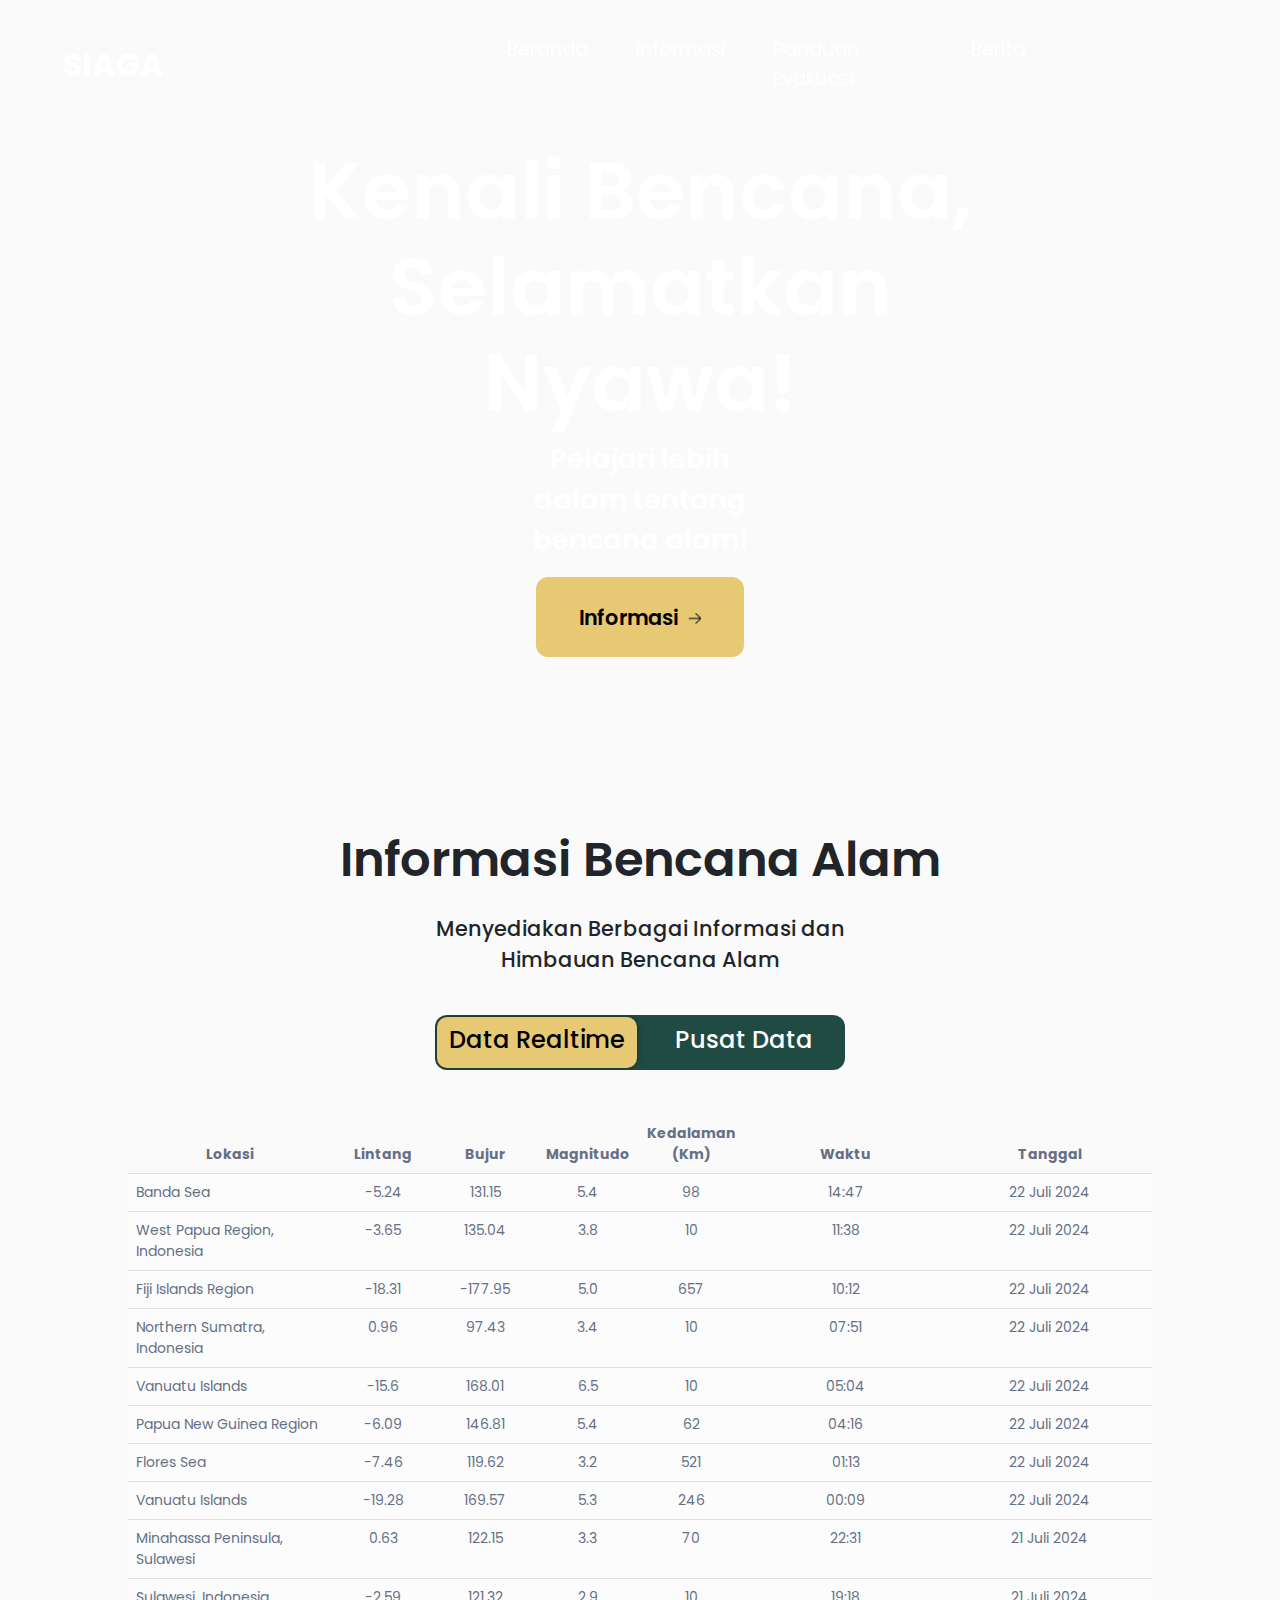
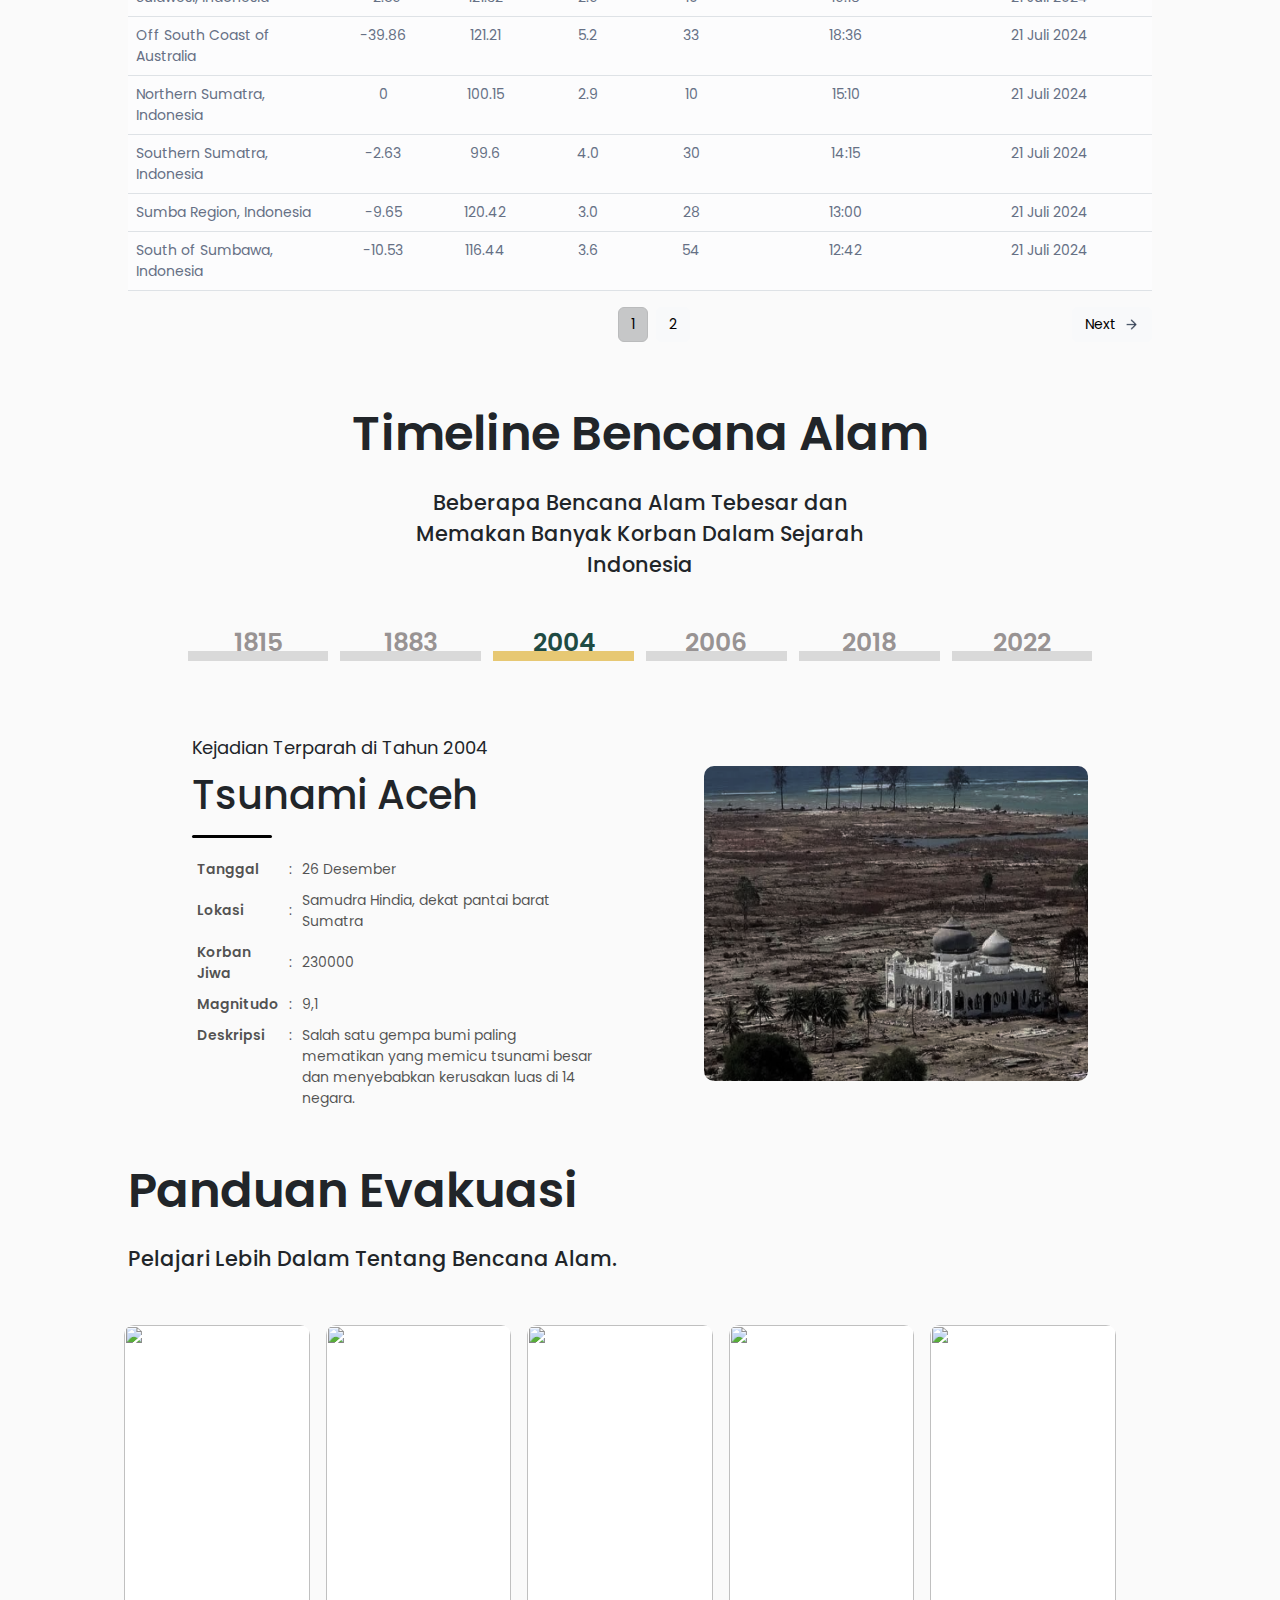
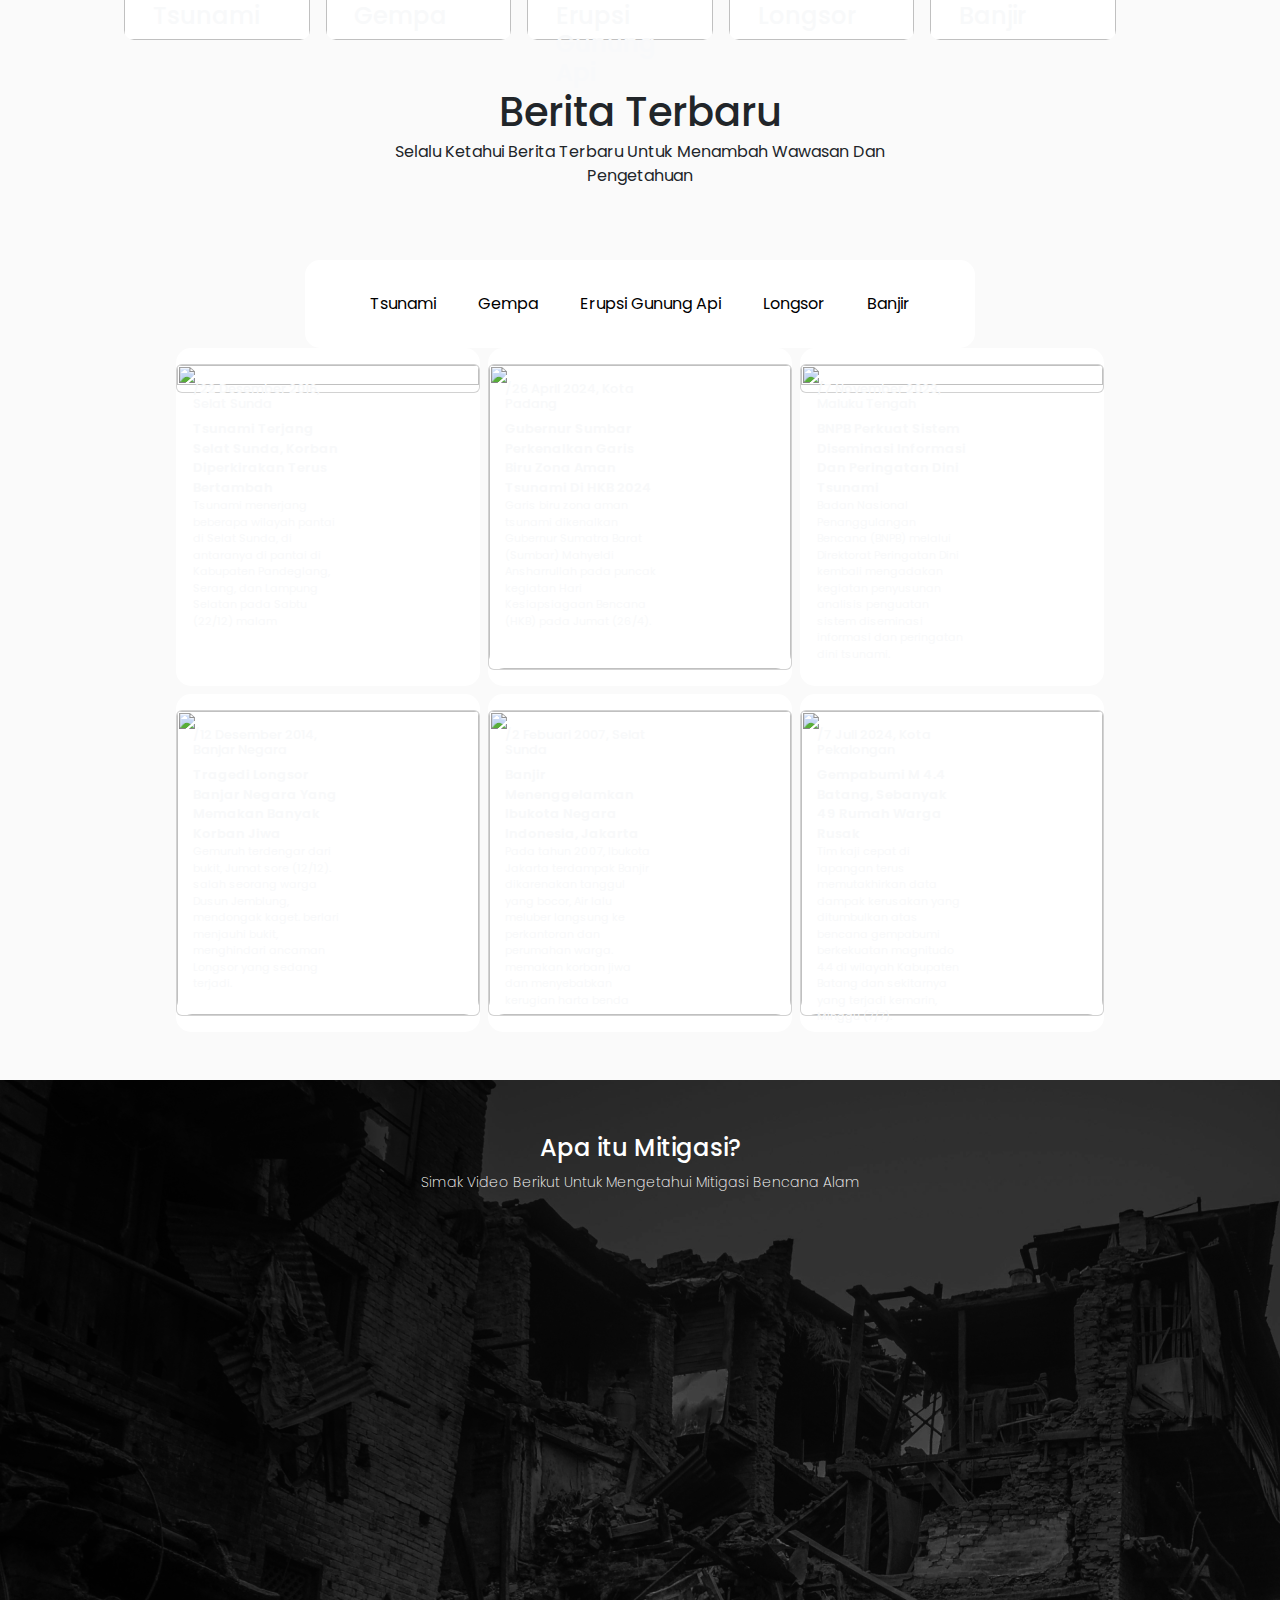
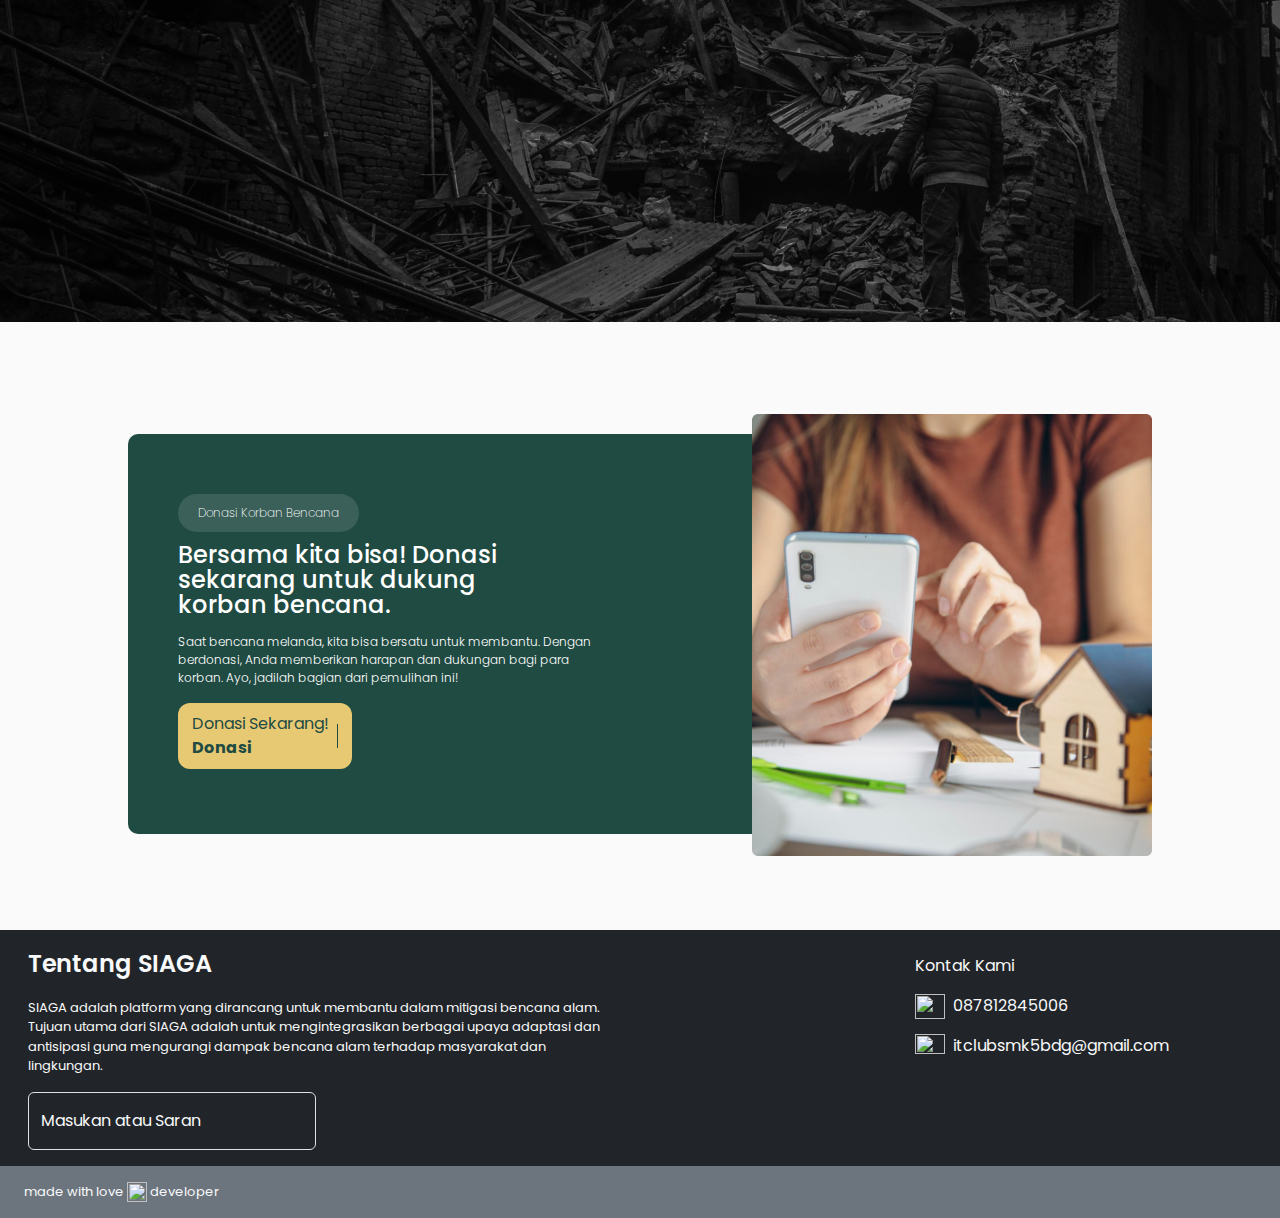
==== index.html @ d63573c6 "benerin panduan evakuasi" ====
<!DOCTYPE html>
<html lang="en">

<head>
  <meta charset="UTF-8">
  <meta name="viewport" content="width=device-width, initial-scale=1.0">
  <link rel="preconnect" href="https://fonts.googleapis.com">
  <link rel="preconnect" href="https://fonts.gstatic.com" crossorigin>
  <link
    href="https://fonts.googleapis.com/css2?family=Poppins:ital,wght@0,100;0,200;0,300;0,400;0,500;0,600;0,700;0,800;0,900;1,100;1,200;1,300;1,400;1,500;1,600;1,700;1,800;1,900&display=swap"
    rel="stylesheet">
  <title>Document</title>
  <link rel="stylesheet" href="assets/CSS/ryn-style.css">
  <link rel="stylesheet" href="assets/CSS/rafli.css">
  <link rel="stylesheet" href="assets/CSS/jnar.css">
  <link rel="stylesheet" href="assets/CSS/donasi.css">
  <link href="https://cdn.jsdelivr.net/npm/bootstrap@5.3.3/dist/css/bootstrap.min.css" rel="stylesheet"
    integrity="sha384-QWTKZyjpPEjISv5WaRU9OFeRpok6YctnYmDr5pNlyT2bRjXh0JMhjY6hW+ALEwIH" crossorigin="anonymous">
</head>
<style>
  #Header {
    background-image: url("assets/Image/background-landing-page.png");
    height: 85.35vh;
    background-size: cover;
    background-repeat: no-repeat;
    background-position: center;
  }

  body {
    background: #FAFAFA;
  }

  .informasi-bencana .main .data table th {
    background-color: #FAFAFA;
  }

  .informasi-bencana .main .data table td {
    background-color: #FCFCFD;
  }
</style>

<body>
  <header id="Header">
    <nav class="navbar navbar-expand-lg fixed-top bg-transparent">
      <div class="container-fluid ">
        <a class="text-white logo-siaga" href="#">SIAGA</a>
        <button class="navbar-toggler" type="button" data-bs-toggle="collapse" data-bs-target="#navbarScroll"
          aria-controls="navbarScroll" aria-expanded="false" aria-label="Toggle navigation">
          <span class="navbar-toggler-icon"></span>
        </button>
        <div class="collapse navbar-collapse" id="navbarScroll">
          <ul class="navbar-nav me-auto my-2 my-lg-0 navbar-nav-scroll" style="--bs-scroll-height: 100px;">
            <li class="nav-item">
              <a class="nav-link text-white" aria-current="page" href="#">Beranda</a>
            </li>
            <li class="nav-item">
              <a class="nav-link text-white" aria-current="page" href="#Informasi">Informasi</a>
            </li>
            <li class="nav-item">
              <a class="nav-link text-white" aria-current="page" href="#">Panduan Evakuasi</a>
            </li>
            <li class="nav-item">
              <a class="nav-link text-white" aria-current="page" href="#">Berita</a>
            </li>
            <li class="nav-item">
              <a class="nav-link text-white" aria-current="page" href="#"></a>
            </li>
          </ul>
          <form class="d-flex" role="search">
            <a href="#"></a><button class="btn btn-outline-light rounded-pill px-4">Donasi</button></a>
          </form>
        </div>
      </div>
    </nav>
    <section class="d-flex justify-content-center beranda">
      <div class="main">
        <h1 class="judul">Kenali Bencana, Selamatkan Nyawa!</h1>
        <p class="tagline">Pelajari lebih dalam tentang bencana alam!</p>
        <button class="button"><a href="#" class="informasi">Informasi <img src="assets/Icon/arrow-right.png"
              alt=""></a></button>
      </div>
    </section>
  </header>

  <!-- Informasi Bencana -->
  <section class="informasi-bencana" id="Informasi">
    <div class="main">
      <h1 class="judul">Informasi Bencana Alam</h1>
      <div class="d-flex justify-content-center">
        <p class="deskripsi mt-3">Menyediakan Berbagai Informasi dan Himbauan Bencana Alam</p>
      </div>
      <div class="switch d-flex justify-content-center mt-4">
        <label class="switch btn-color-mode-switch">
          <input type="checkbox" name="color_mode" id="color_mode" value="1" data-bs-toggle="collapse"
            data-bs-target="#DataRealTime">
          <label for="color_mode" data-on="Pusat Data &nbsp" data-off="Data Realtime"
            class="btn-color-mode-switch-inner"></label>
        </label>
      </div>
      <!-- Data Real Time -->
      <div class="data collapse show" id="DataRealTime">
        <table class="table table-hover" id="dataTable">
          <thead>
            <tr>
              <th scope="col" style="width: 20%; text-align: center;">Lokasi</th>
              <th scope="col" style="width: 10%; text-align: center;">Lintang</th>
              <th scope="col" style="width: 10%; text-align: center;">Bujur</th>
              <th scope="col" style="width: 10%; text-align: center;">Magnitudo</th>
              <th scope="col" style="width: 10%; text-align: center;">Kedalaman (Km)</th>
              <th scope="col" style="width: 20%; text-align: center;">Waktu</th>
              <th scope="col" style="width: 20%; text-align: center;">Tanggal</th>
            </tr>
          </thead>
          <tbody>

          </tbody>
        </table>
        <div class="page d-flex justify-content-between">
          <div id="prevPage" class="btn btn-light d-flex align-items-center justify-content-center gap-2">
            <img src="assets/Icon/arrow-left-page.png" alt="">
            <p>Previous</p>
          </div>
          <div id="pagination" class="d-flex gap-2">
            <!-- Page numbers will be dynamically added here -->
          </div>
          <div id="nextPage" class="btn btn-light d-flex align-items-center justify-content-center gap-2">
            <p>Next</p>
            <img src="assets/Icon/arrow-right-page.png" alt="">
          </div>
        </div>
      </div>
      <!-- End Data Real Time -->
      <!-- Pusat Data -->
      <div class="data collapse show" id="PusatData">
        <div class="filter d-flex">
          <div class="image justify-content-evenly d-flex align-items-center me-2 ms-3">
            <img src="assets/Icon/filter.png" alt="">
          </div>
          <div class="d-flex align-items-center">
            <select class="option" id="data-select">
              <option value="tsunami">Tsunami</option>
              <option value="gempa">Gempa Bumi</option>
              <option value="erupsi">Erupsi Gunung</option>
              <option value="longsor">Tanah Longsor</option>
              <option value="banjir">Banjir</option>
            </select>
          </div>
          <div class="d-flex align-items-center ms-2">
            <button id="sort-magnitude" class="btn btn-light magnitudo">
              Magnitudo <span id="sort-indicator">&uarr;&darr;</span>
            </button>
          </div>
        </div>
        <table class="table table-hover">
          <thead>
            <tr>
              <th scope="col" style="width: 10%; text-align: center;">Bencana Alam</th>
              <th scope="col" style="width: 25%;">Nama</th>
              <th scope="col" style="width: 15%;">Tanggal</th>
              <th scope="col" style="width: 30%;">Lokasi</th>
              <th scope="col" style="width: 10%; text-align: center;">Magnitudo</th>
              <th scope="col" style="width: 10%; text-align: center;">Korban Jiwa</th>
            </tr>
          </thead>
          <tbody id="BodyTable">
          </tbody>
        </table>
        <div class="page d-flex justify-content-between">
          <div id="prevPagePusatData" class="btn btn-light d-flex align-items-center justify-content-center gap-2">
            <img src="assets/Icon/arrow-left-page.png" alt="">
            <p>Previous</p>
          </div>
          <div id="paginationPusatData" class="d-flex gap-2">
            <!-- Page numbers will be dynamically added here -->
          </div>
          <div id="nextPagePusatData" class="btn btn-light d-flex align-items-center justify-content-center gap-2">
            <p>Next</p>
            <img src="assets/Icon/arrow-right-page.png" alt="">
          </div>
        </div>
      </div>
      <!-- End Pusat Data -->
    </div>
  </section>
  <!-- End Informasi Bencana -->

  <!-- Timeline -->
  <section class="timeline">
    <div class="main">
      <h1 class="judul">Timeline Bencana Alam</h1>
      <div class="d-flex justify-content-center">
        <p class="deskripsi mt-3">Beberapa Bencana Alam Tebesar dan Memakan Banyak Korban Dalam Sejarah Indonesia</p>
      </div>
      <div class="group-button">
        <div class="d-flex justify-content-center">
          <button>
            <p class="tahun">1815</p>
            <div class="line"></div>
          </button>
          <button>
            <p class="tahun">1883</p>
            <div class="line"></div>
          </button>
          <button class="">
            <p class="tahun tahun-active">2004</p>
            <div class="line line-active"></div>
          </button>
          <button>
            <p class="tahun">2006</p>
            <div class="line"></div>
          </button>
          <button>
            <p class="tahun">2018</p>
            <div class="line"></div>
          </button>
          <button>
            <p class="tahun">2022</p>
            <div class="line"></div>
          </button>
        </div>
      </div>
      <div class="d-flex justify-content-center mt-5 pt-4">
        <!-- Value Timeline -->
        <div class="d-flex justify-content-between align-items-center value-timeline" id="ValueTimeline">
          <div>
            <p>Kejadian Terparah di Tahun 2004</p>
            <h1 style="margin-top: -6px;">Tsunami Aceh</h1>
            <div class="line my-3"></div>
            <div class="mt-3">
              <table>
                <tr>
                  <td style="width: 6vw;" class="penyebut">Tanggal</td>
                  <td style="width: 1vw;">:</td>
                  <td style="width: 24vw;">26 Desember </td>
                </tr>
                <tr>
                  <td class="penyebut">Lokasi</td>
                  <td>:</td>
                  <td>Samudra Hindia, dekat pantai barat Sumatra</td>
                </tr>
                <tr>
                  <td class="penyebut">Korban Jiwa</td>
                  <td>:</td>
                  <td>230000</td>
                </tr>
                <tr>
                  <td class="penyebut">Magnitudo</td>
                  <td>:</td>
                  <td>9,1</td>
                </tr>
                <tr>
                  <td class="align-baseline penyebut">Deskripsi</td>
                  <td class="align-baseline">:</td>
                  <td>Salah satu gempa bumi paling mematikan yang memicu tsunami besar dan menyebabkan kerusakan luas di
                    14
                    negara.</td>
                </tr>
              </table>
            </div>
          </div>
          <div class="image">
            <img src="assets/Image/timeline/aceh.png" alt="">
          </div>
        </div>
        <!-- End Value Timeline -->
      </div>
    </div>
  </section>
  <!-- End Timeline -->

  <!-- panduan evakuasi -->
  <section class="card-pevakuasi my-5 d-flex justify-content-center panduan-evakuasi">
    <div class="container-ryn">
      <div class="row gap-3">
        <div class="main">
          <h1 class="judul" style="text-align: left;">Panduan Evakuasi</h1>
          <div class="d-flex">
            <p class="deskripsi mt-3" style="text-align: left;">Pelajari Lebih Dalam Tentang Bencana Alam.</p>
          </div>
        </div>
        <div class="col-auto px-0 ms-2 card-body-ryn" data-bs-toggle="modal" data-bs-target="#exampleModal">
          <div class="card card-ryn">
            <img src="assets/image/panvak/tsunami.png" class="card-img-top panimeg" width="100%" height="100%" />
            <div class="card-img-overlay cardbodi titelpand">
                <h5 class="text-light pantit">Tsunami</h5>
            </div>
          </div>
        </div>
        <div class="modal modal-lg fade" id="exampleModal" tabindex="-1" aria-labelledby="exampleModalLabel" aria-hidden="true">
          <div class="modal-dialog modal-dialog-centered">
            <div class="modal-content">
              <div class="modal-header">
                <h1 class="modal-title fs-5" id="exampleModalLabel">Panduan Tsunami</h1>
                <button type="button" class="btn-close" data-bs-dismiss="modal" aria-label="Close"></button>
              </div>
              <div class="modal-body">
                <img src="assets/Image/panduan/tsunami.jpeg" alt="" width="100%">
              </div>
              <div class="modal-footer">
                <button type="button" class="btn btn-secondary" data-bs-dismiss="modal">Close</button>
              </div>
            </div>
          </div>
        </div>
        
        <div class="col-auto px-0 card-body-ryn" data-bs-toggle="modal" data-bs-target="#exampleModal2">
          <div class="card  card-ryn">
            <img src="assets/image/panvak/gempapanvak.png" class="card-img-top panimeg" width="100%" height="100%" />
            <div class="card-img-overlay cardbodi titelpand">
              <h5 class="text-light pantit">Gempa</h5>
            </div>
          </div>
        </div>
        <div class="modal modal-lg fade" id="exampleModal2" tabindex="-1" aria-labelledby="exampleModalLabel" aria-hidden="true">
          <div class="modal-dialog modal-dialog-centered">
            <div class="modal-content">
              <div class="modal-header">
                <h1 class="modal-title fs-5" id="exampleModalLabel2">Panduan Gempa</h1>
                <button type="button" class="btn-close" data-bs-dismiss="modal" aria-label="Close"></button>
              </div>
              <div class="modal-body">
                <img src="assets/Image/panduan/gempa.jpeg" alt="">
              </div>
              <div class="modal-footer">
                <button type="button" class="btn btn-secondary" data-bs-dismiss="modal">Close</button>
              </div>
            </div>
          </div>
        </div>
        
        <div class="col-auto px-0 card-body-ryn" data-bs-toggle="modal" data-bs-target="#exampleModal3">
          <div class="card card-ryn">
            <img src="assets/image/panvak/gunapi.png" class="card-img-top panimeg" width="100%" height="100%" />
            <div class="card-img-overlay cardbodi titelpand">
              <h5 class="text-light pantit">Erupsi Gunung Api</h5>
            </div>
          </div>
        </div>
        <div class="modal modal-lg fade" id="exampleModal3" tabindex="-1" aria-labelledby="exampleModalLabel" aria-hidden="true">
          <div class="modal-dialog modal-dialog-centered">
            <div class="modal-content">
              <div class="modal-header">
                <h1 class="modal-title fs-5" id="exampleModalLabel3">Panduan Erupsi Gunung Api</h1>
                <button type="button" class="btn-close" data-bs-dismiss="modal" aria-label="Close"></button>
              </div>
              <div class="modal-body">
                <img src="assets/Image/panduan/erupsi.jpeg" alt="">
              </div>
              <div class="modal-footer">
                <button type="button" class="btn btn-secondary" data-bs-dismiss="modal">Close</button>
              </div>
            </div>
          </div>
        </div>

        <div class="col-auto px-0 card-body-ryn" data-bs-toggle="modal" data-bs-target="#exampleModal4">
          <div class="card card-ryn">
            <img src="assets/image/panvak/longsor.png" class="card-img-top panimeg" width="100%" height="100%" />
            <div class="card-img-overlay cardbodi titelpand">
              <h5 class="text-light pantit">Longsor</h5>
            </div>
          </div>
        </div>
        <div class="modal modal-lg fade" id="exampleModal4" tabindex="-1" aria-labelledby="exampleModalLabel" aria-hidden="true">
          <div class="modal-dialog modal-dialog-centered">
            <div class="modal-content">
              <div class="modal-header">
                <h1 class="modal-title fs-5" id="exampleModalLabel4">Panduan Longsor</h1>
                <button type="button" class="btn-close" data-bs-dismiss="modal" aria-label="Close"></button>
              </div>
              <div class="modal-body">
                <img src="assets/Image/panduan/longsor.jpg" alt="">
              </div>
              <div class="modal-footer">
                <button type="button" class="btn btn-secondary" data-bs-dismiss="modal">Close</button>
              </div>
            </div>
          </div>
        </div>

        <div class="col-auto px-0 card-body-ryn" data-bs-toggle="modal" data-bs-target="#exampleModal5">
          <div class="card card-ryn">
            <img src="assets/image/panvak/banjirpanvak.png" class="card-img-top panimeg" width="100%" height="100%" />
            <div class="card-img-overlay cardbodi titelpand">
              <h5 class="text-light pantit">Banjir</h5>
            </div>
          </div>
        </div>
        <div class="modal modal-lg fade" id="exampleModal5" tabindex="-1" aria-labelledby="exampleModalLabel" aria-hidden="true">
          <div class="modal-dialog modal-dialog-centered">
            <div class="modal-content">
              <div class="modal-header">
                <h1 class="modal-title fs-5" id="exampleModalLabel5">Panduan Banjir</h1>
                <button type="button" class="btn-close" data-bs-dismiss="modal" aria-label="Close"></button>
              </div>
              <div class="modal-body">
                <img src="assets/Image/panduan/banjir.jpeg" alt="">
              </div>
              <div class="modal-footer">
                <button type="button" class="btn btn-secondary" data-bs-dismiss="modal">Close</button>
              </div>
            </div>
          </div>
        </div>
      </div>
    </div>
  </section>
  <!-- end  panduan evakuasi   -->

  <!-- berita -->
  <section class="card-berita my-5 mb-5">
    <div class="container">
      <div class="row justify-content-center">
        <h1 class="text-center fw-600 mb-1">Berita Terbaru</h1>
        <p class="text-center mb-4" style="width: 530px">
          Selalu Ketahui Berita Terbaru Untuk Menambah Wawasan Dan Pengetahuan
        </p>
        <div class="container mt-5">
          <div class="donasi-list d-flex">
            <button class="donasi-list-button" onclick="showCards('tsunami')">Tsunami</button>
            <button class="donasi-list-button" onclick="showCards('gempa')">Gempa</button>
            <button class="donasi-list-button" onclick="showCards('erupsi')">Erupsi Gunung Api</button>
            <button class="donasi-list-button" onclick="showCards('longsor')">Longsor</button>
            <button class="donasi-list-button" onclick="showCards('banjir')">Banjir</button>
          </div>
        <div class="row justify-content-center gap-2">
          <div class="col-auto px-0 donasi-card">
            <div class="card" style="width: 19rem">
              <img src="assets/image/berita/selatsund.png" class="card-img-top" width="100%" height="100%" />
              <div class="card-body card-img-overlay cardbodi">
                <h5 class="card-title text-light titel">
                  /22 Desember 2016, Selat Sunda
                </h5>
                <p class="card-text text-light subtitel donasi-card-title">
                  Tsunami terjang Selat Sunda, korban diperkirakan terus
                  bertambah
                </p>
                <p class="parap text-light">
                  Tsunami menerjang beberapa wilayah pantai di Selat Sunda, di
                  antaranya di pantai di Kabupaten Pandeglang, Serang, dan
                  Lampung Selatan pada Sabtu (22/12) malam
                </p>
              </div>
            </div>
          </div>
          <div class="col-auto px-0 donasi-card">
            <div class="card" style="width: 19rem">
              <img src="assets/image/berita/gubernur.png" class="card-img-top imeg" width="100%" height="100%" />
              <div class="card-body card-img-overlay cardbodi">
                <h5 class="card-title text-light titel">
                  /26 April 2024, Kota Padang
                </h5>
                <p class="card-text text-light subtitel donasi-card-title">
                  Gubernur Sumbar Perkenalkan Garis Biru Zona Aman tsunami di
                  HKB 2024
                </p>
                <p class="card-text parap text-light">
                  Garis biru zona aman tsunami dikenalkan Gubernur Sumatra
                  Barat (Sumbar) Mahyeldi Ansharrullah pada puncak kegiatan
                  Hari Kesiapsiagaan Bencana (HKB) pada Jumat (26/4).  
                </p>
              </div>
            </div>
          </div>
          <div class="col-auto px-0 donasi-card">
            <div class="card" style="width: 19rem">
              <img src="assets/image/berita/bnpb.png" class="card-img-top" width="100%" height="100%" />
              <div class="card-body card-img-overlay cardbodi">
                <h5 class="card-title text-light titel">
                  /7 November 2023, Maluku Tengah
                </h5>
                <p class="card-text text-light subtitel donasi-card-title">
                  BNPB Perkuat Sistem Diseminasi Informasi dan Peringatan Dini
                  Tsunami
                </p>
                <p class="parap text-light">
                  Badan Nasional Penanggulangan Bencana (BNPB) melalui
                  Direktorat Peringatan Dini kembali mengadakan kegiatan
                  penyusunan analisis penguatan sistem diseminasi informasi
                  dan peringatan dini tsunami.
                </p>
              </div>
            </div>
          </div>
          <div class="col-auto px-0 donasi-card">
            <div class="card" style="width: 19rem">
              <img src="assets/image/berita/jumblung.jpg" class="card-img-top imeg" width="100%" height="100%" />
              <div class="card-body card-img-overlay cardbodi">
                <h5 class="card-title text-light titel">
                  /12 Desember 2014, Banjar Negara
                </h5>
                <p class="card-text text-light subtitel donasi-card-title">
                  Tragedi Longsor Banjar Negara yang Memakan Banyak Korban
                  Jiwa
                </p>
                <p class="parap text-light">
                  Gemuruh terdengar dari bukit, Jumat sore (12/12). salah
                  seorang warga Dusun Jemblung, mendongak kaget. berlari
                  menjauhi bukit, menghindari ancaman Longsor yang sedang
                  terjadi.
                </p>
              </div>
            </div>
          </div>
          <div class="col-auto px-0 donasi-card">
            <div class="card" style="width: 19rem">
              <img src="assets/image/berita/banjir.jpg" class="card-img-top imeg" width="100%" height="100%" />
              <div class="card-body card-img-overlay cardbodi">
                <h5 class="card-title text-light titel">
                  /2 Febuari 2007, Selat Sunda
                </h5>
                <p class="card-text text-light subtitel donasi-card-title">
                  Banjir menenggelamkan Ibukota Negara Indonesia, Jakarta
                </p>
                <p class="parap text-light">
                  Pada tahun 2007, Ibukota Jakarta terdampak Banjir
                  dikarenakan tanggul yang bocor, Air lalu meluber langsung ke
                  perkantoran dan perumahan warga. memakan korban jiwa dan
                  menyebabkan kerugian harta benda
                </p>
              </div>
            </div>
          </div>
          <div class="col-auto px-0 donasi-card">
            <div class="card" style="width: 19rem">
              <img src="assets/image/berita/gempa.png" class="card-img-top imeg" width="100%" height="100%" />
              <div class="card-body card-img-overlay cardbodi">
                <h5 class="card-title text-light titel">
                  /7 Juli 2024, Kota Pekalongan
                </h5>
                <p class="card-text text-light subtitel donasi-card-title">
                  Gempabumi M 4.4 Batang, Sebanyak 49 Rumah Warga Rusak
                </p>
                <p class="parap text-light">
                  Tim kaji cepat di lapangan terus memutakhirkan data dampak
                  kerusakan yang ditumbulkan atas bencana gempabumi
                  berkekuatan magnitudo 4.4 di wilayah Kabupaten Batang dan
                  sekitarnya yang terjadi kemarin, Minggu (7/7).
                </p>
              </div>
            </div>
          </div>
        </div>
      </div>
    </div>
  </section>
  <!-- end berita  -->

  <!-- youtube start -->
  <section class="youtube d-flex" style="background-image: url('assets/Image/youtube/Rectangle\ 50.png');">
    <div>
      <p class="title ">Apa itu Mitigasi?</p>
      <p class="sub">Simak Video Berikut Untuk Mengetahui Mitigasi Bencana Alam</p>
      <iframe width="920" height="530" src="https://www.youtube.com/embed/lgniIYwWUWk?si=R29NfcN7l-xoZO4M"
        title="YouTube video player" frameborder="0"
        allow="accelerometer; autoplay; clipboard-write; encrypted-media; gyroscope; picture-in-picture; web-share"
        referrerpolicy="strict-origin-when-cross-origin" allowfullscreen></iframe>
    </div>
  </section>
  <!-- youtube end -->

  <!-- Donasi start -->
  <section class="donasi donasi-lp d-flex">
    <div class="donasi-text">
      <div class="donasi-highlight">
        <p class="donasi-text-highlight">Donasi Korban Bencana</p>
      </div>
      <p class="donasi-text-title">Bersama kita bisa! Donasi <br>sekarang untuk dukung <br>korban bencana.</p>
      <p class="donasi-text-deskripsi">
        Saat bencana melanda, kita bisa bersatu untuk membantu. Dengan berdonasi, Anda memberikan harapan dan dukungan
        bagi para korban. Ayo, jadilah bagian dari pemulihan ini!
      </p>
      <button class="donasi-button d-flex">
        <a href="page/donasi.html"><p class="p-2">Donasi Sekarang! <br><strong>Donasi</strong> <img src="assets/icon/donasi/right-arrow 1.png"
            alt=""></p>
          </a>
        <div class="donasi-button-icon">
          <img src="assets/icon/donasi/charity 1.png" alt="">
        </div>
      </button>
    </div>
    <div class="donasi-image">
      <img src="assets/Image/donasi/donasi.png" alt="">
    </div>
  </section>
  <!-- Donasi end -->

  <!-- Footer Start -->
  <section class="footer d-flex container-xxl bg-dark text-light ">
    <div class="footer-kiri p-3">
      <p class="footer-kiri-title fs-4">Tentang SIAGA</p>
      <p class="footer-kiri-sub">SIAGA adalah platform yang dirancang untuk membantu dalam mitigasi bencana alam. Tujuan
        utama
        dari SIAGA adalah untuk mengintegrasikan berbagai upaya adaptasi dan antisipasi guna mengurangi dampak
        bencana alam terhadap masyarakat dan lingkungan.</p>
      <div class="footer-email form-floating">
        <input type="email" class="form-control bg-dark text-light" id="floatingEmail" placeholder="Masukan atau Saran">
        <label for="floatingEmail">Masukan atau Saran</label>
      </div>
    </div>
    <div class="footer-kanan p-4">
      <p>Kontak Kami</p>
      <div class="d-flex gap-2">
        <img src="assets/icon/footer/phoneW.png" alt="" width="30px" height="25px">
        <p>087812845006</p>
      </div>
      <div class="d-flex gap-2">
        <img src="assets/icon/footer/emailW.png" alt="" width="30px" height="20px">
        <p>itclubsmk5bdg@gmail.com</p>
      </div>
    </div>
  </section>
  <div class="copyright bg-secondary">
    <p class="p-3 ms-2 text-light">made with love <img src="assets/icon/footer/Heart.png" width="20px" height="20px">
      developer</p>
  </div>
  <!-- Footer End -->


</body>
<script>
  const myModal = document.getElementById('myModal')
  const myInput = document.getElementById('myInput')
  myModal.addEventListener('shown.bs.modal', () => {
    myInput.focus()
  })
</script>
<script src="https://cdn.jsdelivr.net/npm/@popperjs/core@2.11.8/dist/umd/popper.min.js"
  integrity="sha384-I7E8VVD/ismYTF4hNIPjVp/Zjvgyol6VFvRkX/vR+Vc4jQkC+hVqc2pM8ODewa9r" crossorigin="anonymous"></script>
<script src="https://cdn.jsdelivr.net/npm/bootstrap@5.3.3/dist/js/bootstrap.min.js"
  integrity="sha384-0pUGZvbkm6XF6gxjEnlmuGrJXVbNuzT9qBBavbLwCsOGabYfZo0T0to5eqruptLy" crossorigin="anonymous"></script>
<script src="https://code.jquery.com/jquery-3.6.0.min.js"></script>
<script src="assets/JavaScript/ryn-script.js"></script>
<script src="assets/JavaScript/raf.js"></script>

</html>
---- assets/CSS/ryn-style.css ----
* {
    font-family: 'Poppins', sans-serif;
}

/* Header */
nav {
    align-items: center;
}
.navbar {
    padding: 2.2% 4% !important;
}
.navbar-blur {
    backdrop-filter: blur(5px);
    background-image: linear-gradient(
      to bottom, 
      rgba(0, 0, 0, 0.541), /* Warna gelap di bagian atas */
      rgba(255, 255, 255, 0) /* Warna terang di bagian bawah */
    );
    background-color: rgba(255, 255, 255, 0.3); /* Warna dasar yang lebih gelap */
    transition: backdrop-filter 0.3s, background-color 0.3s;
}
.logo-siaga {
    width: 39% !important;
    font-size: 2rem;
    font-weight: 700;
    text-decoration: none
}
.nav-link {
    font-size: 1.2rem !important;
    margin-right: 2rem;
}
#Header .beranda{
    height: 100vh;
    align-items: center;
    text-align: center;
    
}
#Header .beranda .judul{
    margin-top: -100px;
    color: #fff;
    text-align: center;
    font-size: 5rem;
    font-weight: 600;
    font-family: 'Poppins', sans-serif;
    width: 700px;
}
#Header .beranda .tagline{
    color: #fff;
    font-size: 1.7rem;
    width: 270px;
    font-weight: 600;
    margin-left: auto;
    margin-right: auto;
}
#Header .beranda .button {
    width: 13rem;
    height: 5rem;
    border: 0px solid black;
    background-color: #E7C873;
    border-radius: 12px;
}
#Header .beranda .button a{
    text-decoration: none;
    color: black;
    font-size: 1.3rem;
    font-weight: 600;
    display: flex;
    justify-content: center;
    align-items: center;
    gap: 10px;
}
#Header .beranda .button a img {
    width: 13px;
    height: 11px;
    margin-bottom: -2px;
}
/* End Header */

/* Informasi Bencana */
.informasi-bencana {
    display: flex;
    justify-content: center;
    margin-top: 7vh;
}
.main .judul {
    text-align: center;
    font-weight: 600;
    font-size: 3rem;
}
.main .deskripsi {
    text-align: center;
    font-weight: 500;
    font-size: 1.3rem;
    width: 510px;
}
.informasi-bencana .main .switch label {
    font-size: 13px;
    color: #ffffff;
    font-weight: 500;
}
.informasi-bencana .main .switch .btn-color-mode-switch{
    display: inline-block;
    margin: 0px;
    position: relative;
}
.informasi-bencana .main .switch .btn-color-mode-switch > label.btn-color-mode-switch-inner{
    margin: 0px;
    width: 410px;
    height: 55px;
    background: #1F4B43;
    border-radius: 12px;
    overflow: hidden;
    position: relative;
    transition: all 0.3s ease;
    /*box-shadow: 0px 0px 8px 0px rgba(17, 17, 17, 0.34) inset;*/
    display: block;
}
.informasi-bencana .main .switch .btn-color-mode-switch > label.btn-color-mode-switch-inner:before{
    content: attr(data-on);
    position: absolute;
    font-size: 24px;
    font-weight: 500;
    top: 7px;
    right: 20px;
    color: #ffffff;
}
.btn-color-mode-switch > label.btn-color-mode-switch-inner:after{
    content: attr(data-off);
    width: 200px;
    height: 51px;
    background: #E7C873;
    border-radius: 10px;
    font-size: 24px;
    position: absolute;
    left: 2px;
    top: 2px;
    text-align: center;
    transition: all 0.3s ease;
    box-shadow: 0px 0px 6px -2px #111;
    padding: 5px 0px;
    color: #000000;
}
.informasi-bencana .main .switch .btn-color-mode-switch input[type="checkbox"]{
    cursor: pointer;
    width: 50px;
    height: 25px;
    opacity: 0;
    position: absolute;
    top: 0;
    z-index: 1;
    margin: 0px;
}
.informasi-bencana .main .switch .btn-color-mode-switch input[type="checkbox"]:checked + label.btn-color-mode-switch-inner{
    background: #1F4B43;
}
.informasi-bencana .main .switch .btn-color-mode-switch input[type="checkbox"]:checked + label.btn-color-mode-switch-inner:after{
    content: attr(data-on);
    left: 208px;
    background: #E7C873;
}
.informasi-bencana .main .switch .btn-color-mode-switch input[type="checkbox"]:checked + label.btn-color-mode-switch-inner:before{
    content: attr(data-off);
    right: auto;
    left: 20px;
}
.informasi-bencana .main .data {
    margin-top: 5vh;
}
.informasi-bencana .main .data .filter {
    width: 200px;
    margin-left: -15px;
    margin-bottom: 10px;
}
.informasi-bencana .main .data .filter .image img {
    margin-right: -50px;
    z-index: 1;
}
.informasi-bencana .main .data .filter .option {
    appearance: none;
    -webkit-appearance: none;
    -moz-appearance: none;
    width: 170px;
    padding: 7px 5px 7px 35px;
    font-size: 14px;
    font-weight: 600;
    background-color: #FFFFFF;
    color: #3D3E3F;
    border-radius: 8px;
    border: 0px solid #FFFFFF;
}
.informasi-bencana .main .data .filter .magnitudo {
    appearance: none;
    -webkit-appearance: none;
    -moz-appearance: none;
    width: 120px;
    padding: 7px 5px 7px 5px;
    font-size: 14px;
    font-weight: 600;
    background-color: #FFFFFF;
    color: #3D3E3F;
    border-radius: 8px;
    border: 0px solid #FFFFFF;
}
.informasi-bencana .main .data table {
    width: 80vw;
    background-color: #FAFAFA;
}
.informasi-bencana .main .data table th,
.informasi-bencana .main .data table td {
    color: #667085;
    font-size: 14px;
}
.informasi-bencana .main .data .page .btn-light{
    font-size: 14px !important;
}
.informasi-bencana .main .data .page .btn-light img {
    height: 15px;
}
.informasi-bencana .main .data .page .btn-light p {
    margin: auto;
}
/* End Informasi Bencana */

/* Timeline */
.timeline {
    margin-top: 7vh;
}
.timeline .main .group-button {
    margin-top: 3vh;
}
.timeline .main .group-button button {
    background-color: transparent;
    border: none;
}
.timeline .main .group-button .tahun {
    font-size: 25px;
    font-weight: 600;
    color: #989393;
}
.timeline .main .group-button .line {
    width: 11vw;
    height: 10px;
    background-color: #D9D9D9;
    margin-top: -27px;
}
.timeline .main .group-button .tahun-active {
    color: #1F4B43;
}
.timeline .main .group-button .line-active {
    background-color: #E7C873;
}
.timeline .main .value-timeline {
    width: 70vw;
}
.timeline .main .value-timeline p{
    font-size: 18px;
}
.timeline .main .value-timeline .line {
    width: 80px;
    height: 3px;
    background-color: #000000;
    border-radius: 10px;
}
.timeline .main .value-timeline td {
    padding: 5px;
    color: rgba(6, 6, 6, 0.7);
    font-size: 14px;
}
.timeline .main .value-timeline .penyebut {
    font-weight: 600;
}
.timeline .main .value-timeline .jawaban-deskripsi {
    height: 100px;
    text-align: center;
}
.timeline .main .value-timeline .image img{
    height: 35vh;
    width: 30vw;
    border-radius: 10px;
}
/* End Timeline */
---- assets/CSS/rafli.css ----
@import url('https://fonts.googleapis.com/css2?family=Poppins:ital,wght@0,100;0,200;0,300;0,400;0,500;0,600;0,700;0,800;0,900;1,100;1,200;1,300;1,400;1,500;1,600;1,700;1,800;1,900&display=swap');

*, html {
    font-family: "Poppins", sans-serif;
}

/* panduan start */
.panduan-button-modal{
    border: none;
    background-color: transparent;
}
.modal-body img{
    width: 100%;
}
.modal-body{
    width: fit-content;
}

/* panduan end */

/* youtube start */
.youtube{
    justify-content: center;
    align-items: center;
}
.youtube p{
    color: #FFFFFF;
    text-align: center;
}
.youtube .title{
    padding-top: 50px;
    font-weight: 500;
    font-size: 24px;
}
.youtube .sub{
    font-weight: 200;
    font-size: 14px;
    margin-top: -10px;
    margin-bottom: 2rem;
}
.youtube iframe{
    margin-bottom: 10rem;
}

/* youtube end */

/* Donasi start */
.donasi{
    background-color: #1F4B43;
    border-radius: 15px;
    width: 60rem;
    height: 25rem;
    margin: 0 auto;
    margin-top: 7rem;
    margin-bottom: 6rem;
}
.donasi-lp{
    margin-top: 7rem !important;
    margin-bottom: 6rem !important; 
}
.donasi-text{
    padding: 50px;
    width: 50%;
    color: #FFFFFF;
}
.donasi-highlight{
    background-color: rgba(255, 255, 255, 0.12);
    width: fit-content;
    border-radius: 30px;
}
.donasi-text-highlight{
    padding: 10px;
    font-size: 12px;
    font-weight: 200;
    margin: 10px;
}
.donasi-text-title{
    font-weight: 500;
    font-size: 24px;
    line-height: 25px;
}
.donasi-text-deskripsi{
    font-weight: 300;
    font-size: 12px;
    width: 110%;
}
.donasi button{
    background-color: #E7C873;
    border: none;
    border-radius: 12px;
    text-align: left;
}
.donasi button a{
    text-decoration: none;
    color: #1F4B43;
}
.donasi-button p{
    margin: auto;
}
.donasi-button-icon{
    border-left: 1px solid #1F4B43;
    margin: auto;
    padding-left: 8px;
}
.donasi-image{
    margin-left: 8rem;
    margin-top: -20px;
}
.donasi-image img{
    width: 25rem;
}

/* Donasi end */

/* Footer start */
.footer-kiri{
    width: 70%;
}
.footer-kiri-title{
    font-weight: 600;
}
.footer-kiri-sub{
    width: 70%;
    font-size: small;
}
.footer-email{
    width: 18rem;
}  
.copyright{
    font-size: small;
}
.copyright p{
    margin: 0;
}

/* footer end */
---- assets/CSS/jnar.css ----
/* main */
* {
  font-family: "poppins";
  box-sizing: border-box;
}
/* berita terbaru */
.buton {
  border-radius: 20px;
  padding: 5px 20px;
  font-weight: 500;
}
.buton:active {
  background-color: #e7c873 !important;
}
.buton:hover {
  border: 1px solid black;
  transition: border 0.5s;
}
.container-ryn {
  width: 80vw;
}
.card-ryn {
  width: 14.5vw;
  height: 35vh !important;
  border-radius: 10px !important;
  border: none !important;
}
.cardbodi {
  width: 14.3vw;
  height: 6vh !important;
  border-radius: 10px !important;
  background-color: transparent !important;
}
.cardbodi:hover {
  background-color: rgba(56, 55, 55, 0.2);
  transition: background-color 1s;
  cursor: pointer;
}
.titel {
  font-size: 0.8rem;
  margin-bottom: 8rem;
  font-weight: 500;
}
.subtitel {
  font-size: 13px;
  text-transform: capitalize;
  font-weight: 600;
  margin-bottom: 0.5rem;
}
.parap {
  font-size: 11px;
}
.imeg {
  height: 19rem;
  border-radius: 15px;
  object-fit: cover !important;
  object-position: center !important;
}
/* panduan evakuasi */
.titelpand {
  align-self: flex-end;
}
.pantit {
  text-align: left;
  font-size: 1.5rem;
  margin-left: 1vw;
}
.panimeg {
  border-radius: 15px;
  object-fit: cover;
  object-position: center;
  border-radius: 10px !important;
}
.card-body-ryn:hover {
  cursor: pointer;
  transform: scale(0.98);
}
.panduan-evakuasi .main {
  margin-bottom: 2vh;
}
---- assets/CSS/donasi.css ----
@import url('https://fonts.googleapis.com/css2?family=Poppins:ital,wght@0,100;0,200;0,300;0,400;0,500;0,600;0,700;0,800;0,900;1,100;1,200;1,300;1,400;1,500;1,600;1,700;1,800;1,900&display=swap');

*, html {
    font-family: "Poppins", sans-serif;
}

body{
    background-color: #757575;
}

/* donasi start */
.donasi{
    width: 80%;
    margin: 0 auto;
    border-radius: 10px;
}
.donasi-tanggal{
    margin-bottom: 12.5rem;
}
.donasi-carousel {
    padding: 1rem;
    background-color: #FFFFFF;
}
.carousel-caption{
    margin-left: -7rem;
}
.donasi-card{
    background-color: #FFFFFF;
    width: 22rem;
    padding: 1rem;
    border-radius: 15px;
}
.donasi-cards{
    display: grid;
    grid-template-columns: auto auto auto;
    gap: 1rem;
}
.donasi-card p{
    margin: 0;
}
img.donasi-img {
    width: 100%;
}
.donasi-card-yaya{
    font-weight: 500;
    color: #767676;
    font-size: 14px;
}
.donasi-card-dana{
    font-weight: 300;
    color: #767676;
    font-size: 12px;
}
.donasi-card-uang{
    font-weight: 400;
    color: #1F4B43;
}
.donasi-list{
    width: 60%;
    background-color: #FFFFFF;
    margin: 0 auto;
    align-items: center;
    justify-content: center;
    gap: 10px;
    padding: 1rem;
    border-radius: 15px;
}
.donasi-list button{
    border-radius: 15px;
    padding: 1rem;
    border: none;
    background-color: #FFFFFF;
}
.donasi-list button:hover{
    background-color: #E7C873;
}
.progress{
    margin: 0 auto;
}

.donasi-card-lebih{
    display: none;
}

/* modal */
.modal{
    width: max-content;
    margin: 0 auto;
}

/* donasi end */
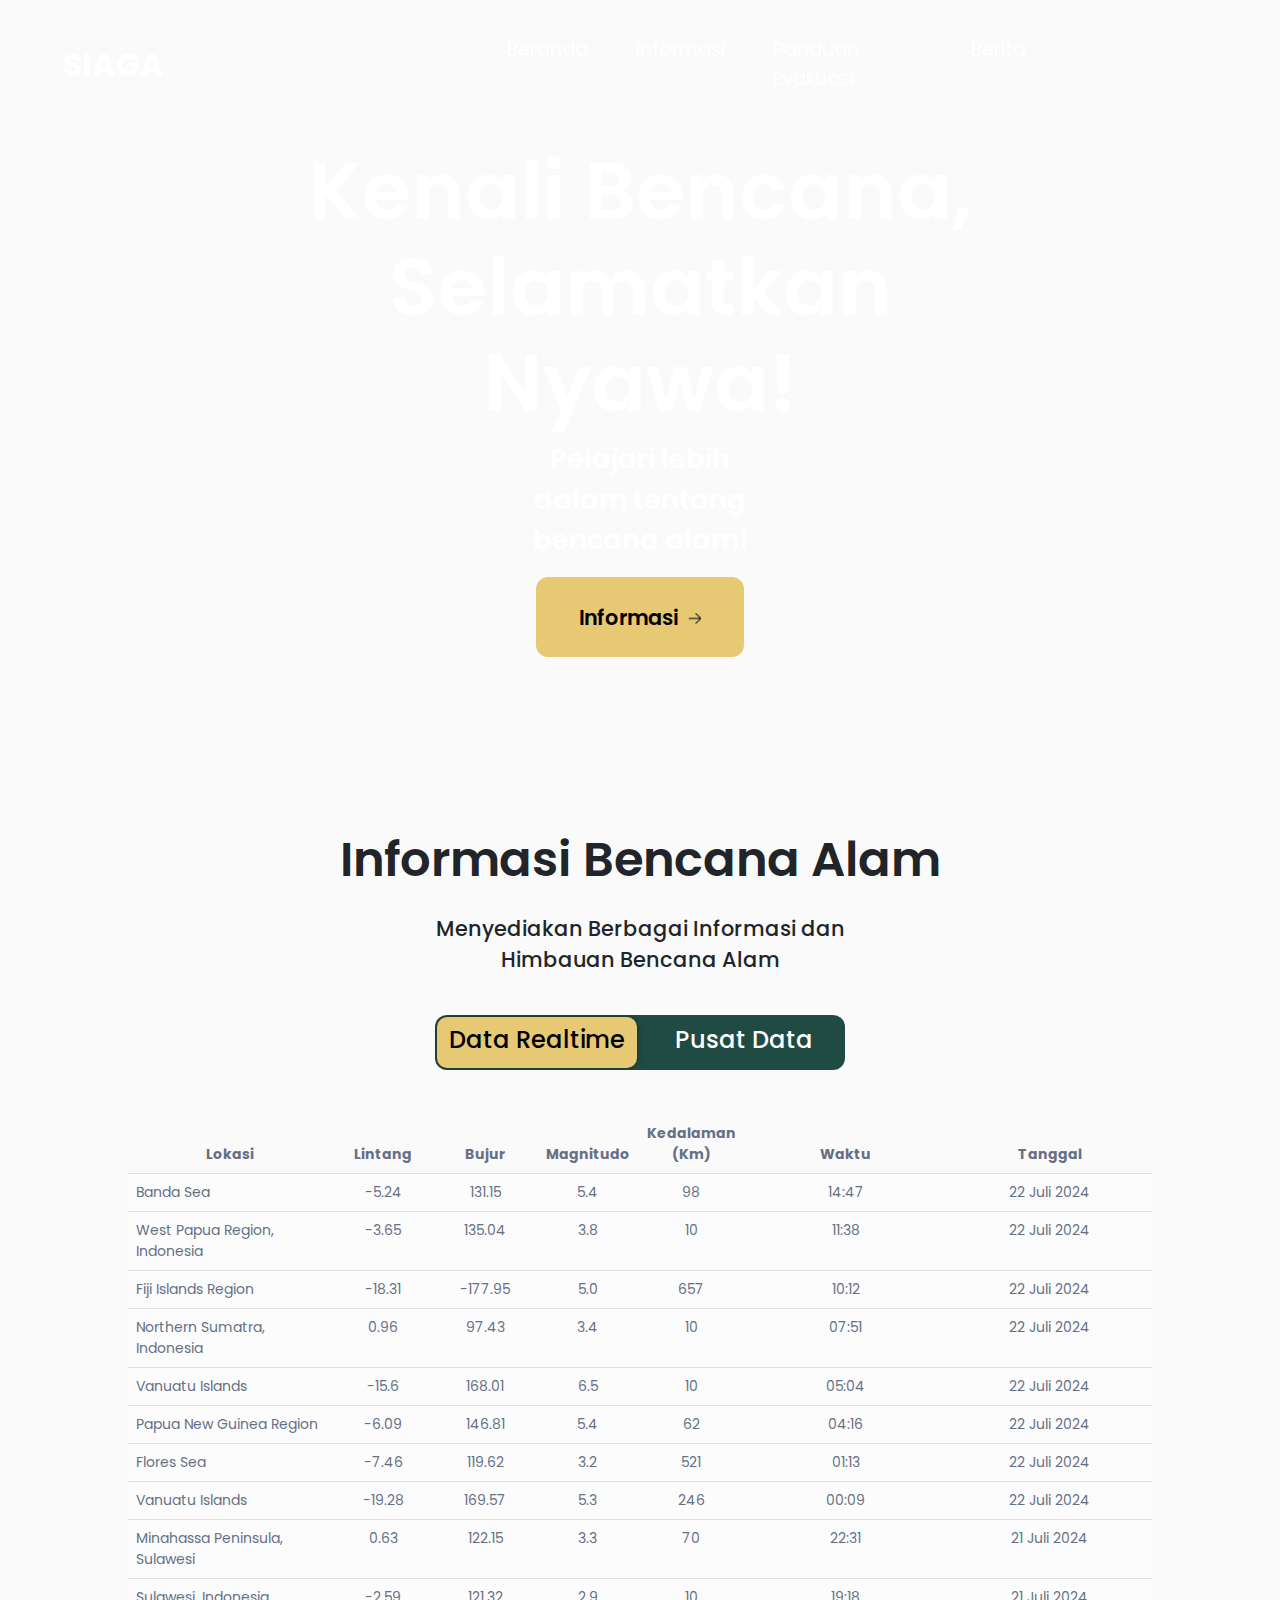
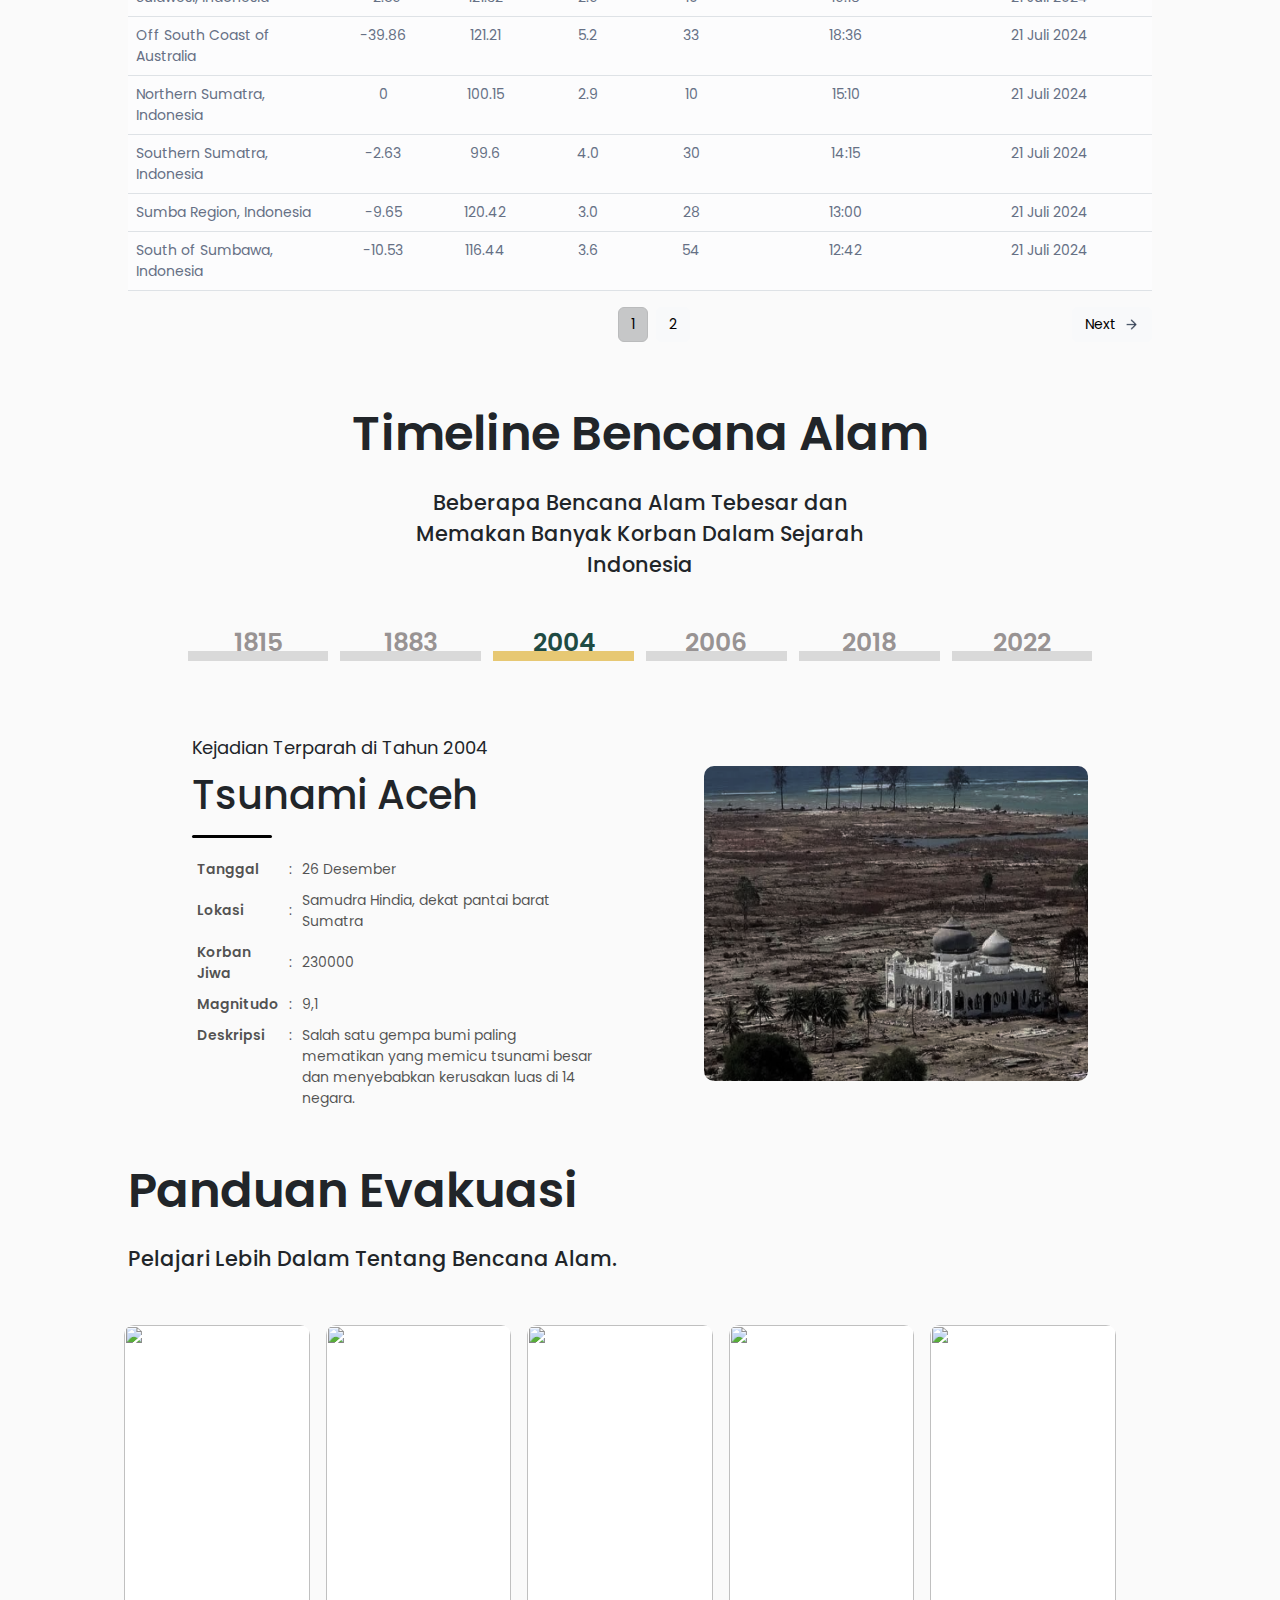
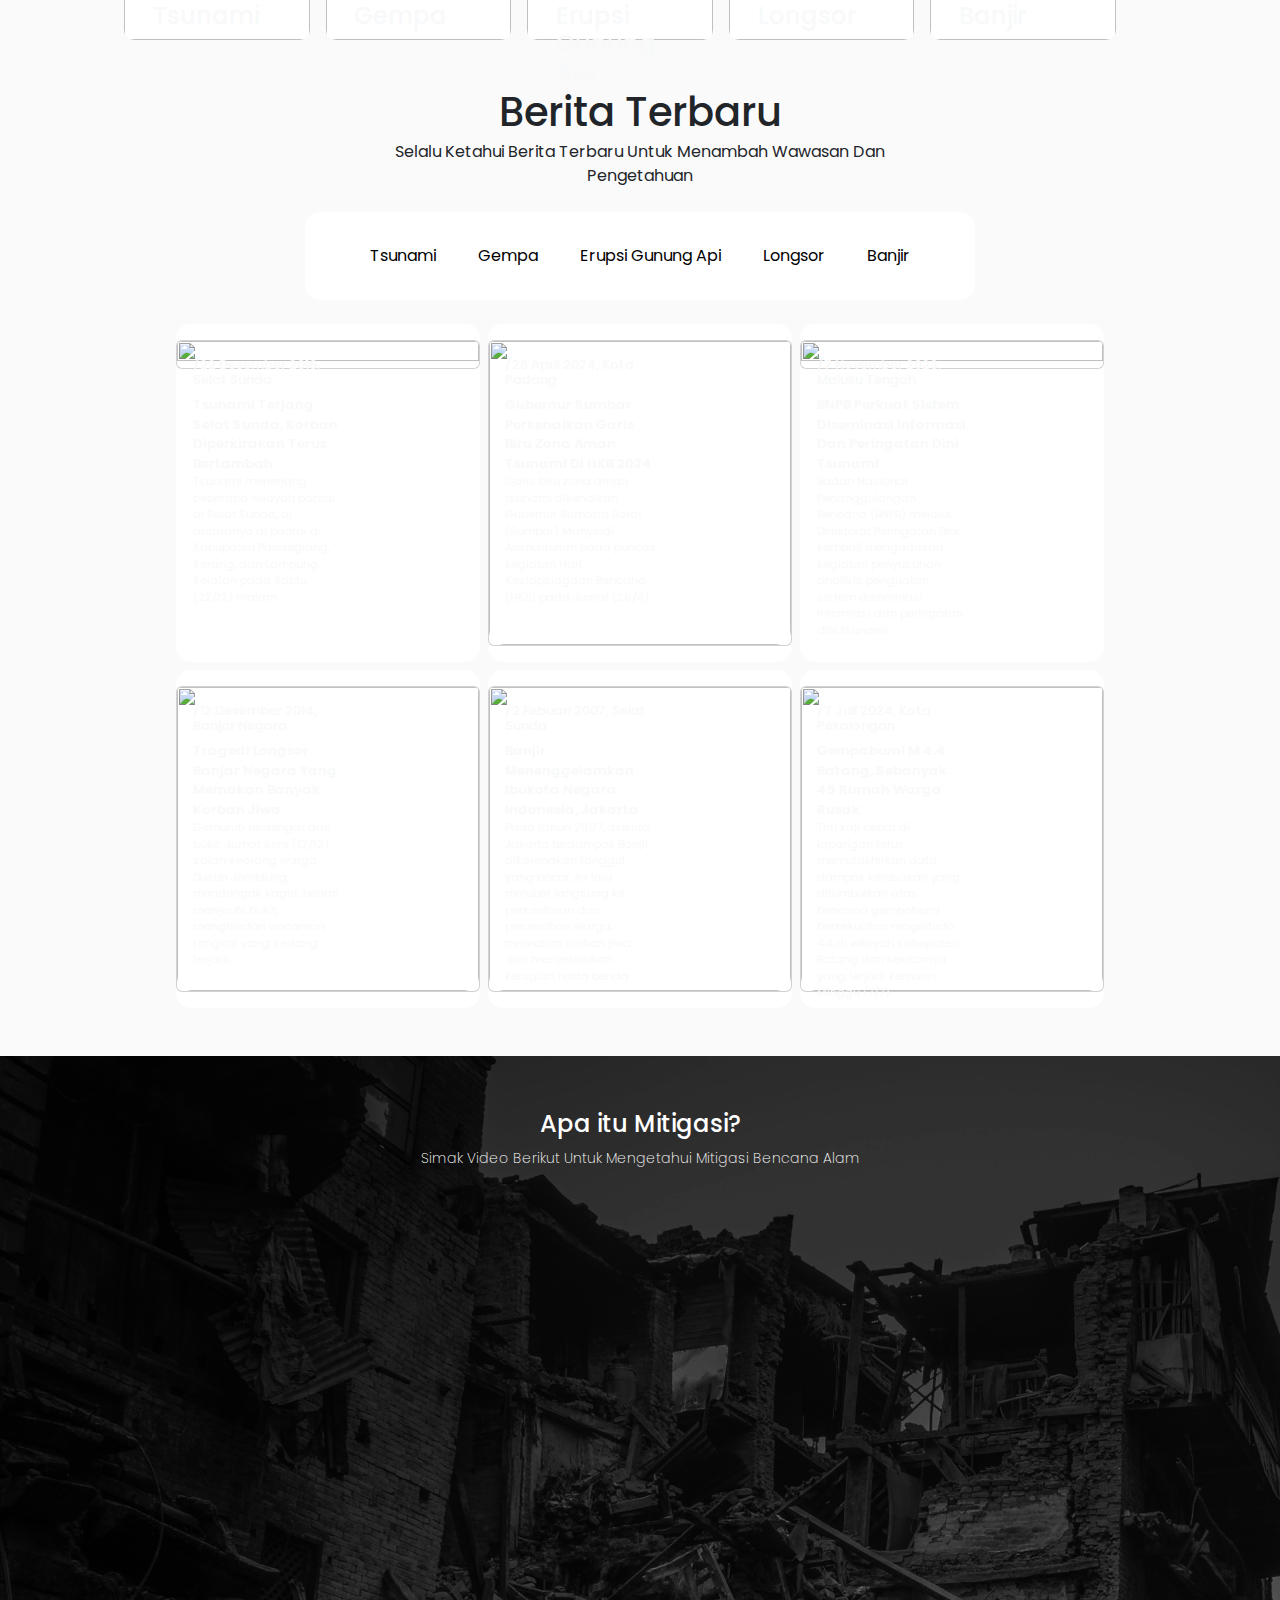
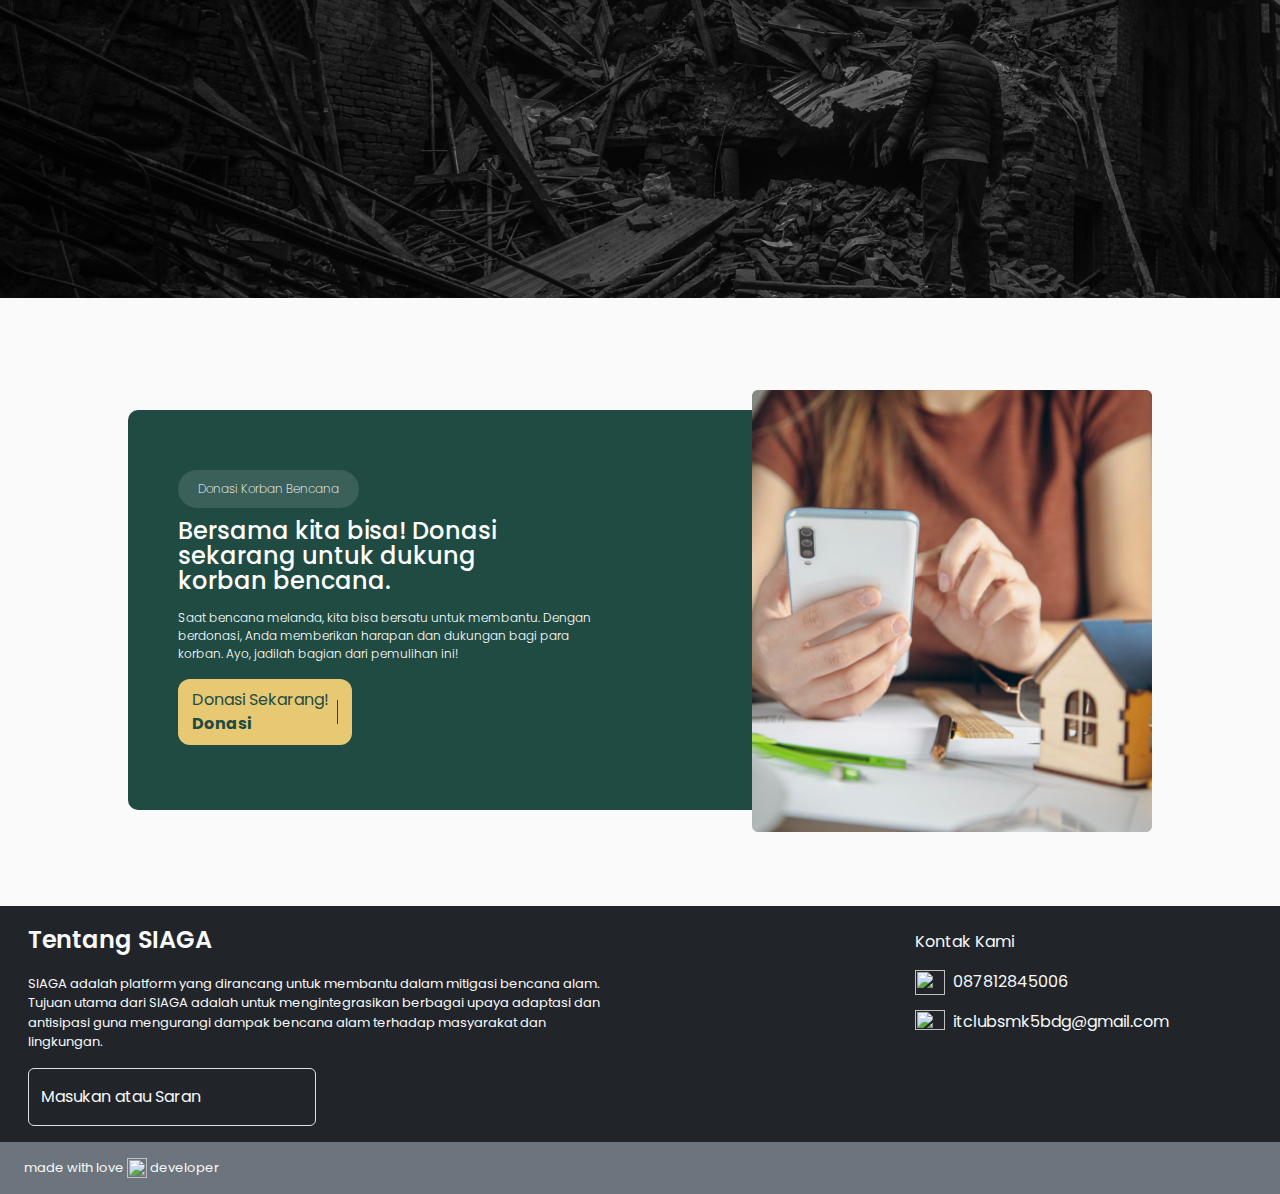
==== commit ddee17d4: "p" ====
--- a/index.html
+++ b/index.html
@@ -415,7 +415,7 @@
         <p class="text-center mb-4" style="width: 530px">
           Selalu Ketahui Berita Terbaru Untuk Menambah Wawasan Dan Pengetahuan
         </p>
-        <div class="container mt-5">
+        <div class="container">
           <div class="donasi-list d-flex">
             <button class="donasi-list-button" onclick="showCards('tsunami')">Tsunami</button>
             <button class="donasi-list-button" onclick="showCards('gempa')">Gempa</button>
@@ -423,7 +423,7 @@
             <button class="donasi-list-button" onclick="showCards('longsor')">Longsor</button>
             <button class="donasi-list-button" onclick="showCards('banjir')">Banjir</button>
           </div>
-        <div class="row justify-content-center gap-2">
+        <div class="row justify-content-center gap-2 mt-4">
           <div class="col-auto px-0 donasi-card">
             <div class="card" style="width: 19rem">
               <img src="assets/image/berita/selatsund.png" class="card-img-top" width="100%" height="100%" />
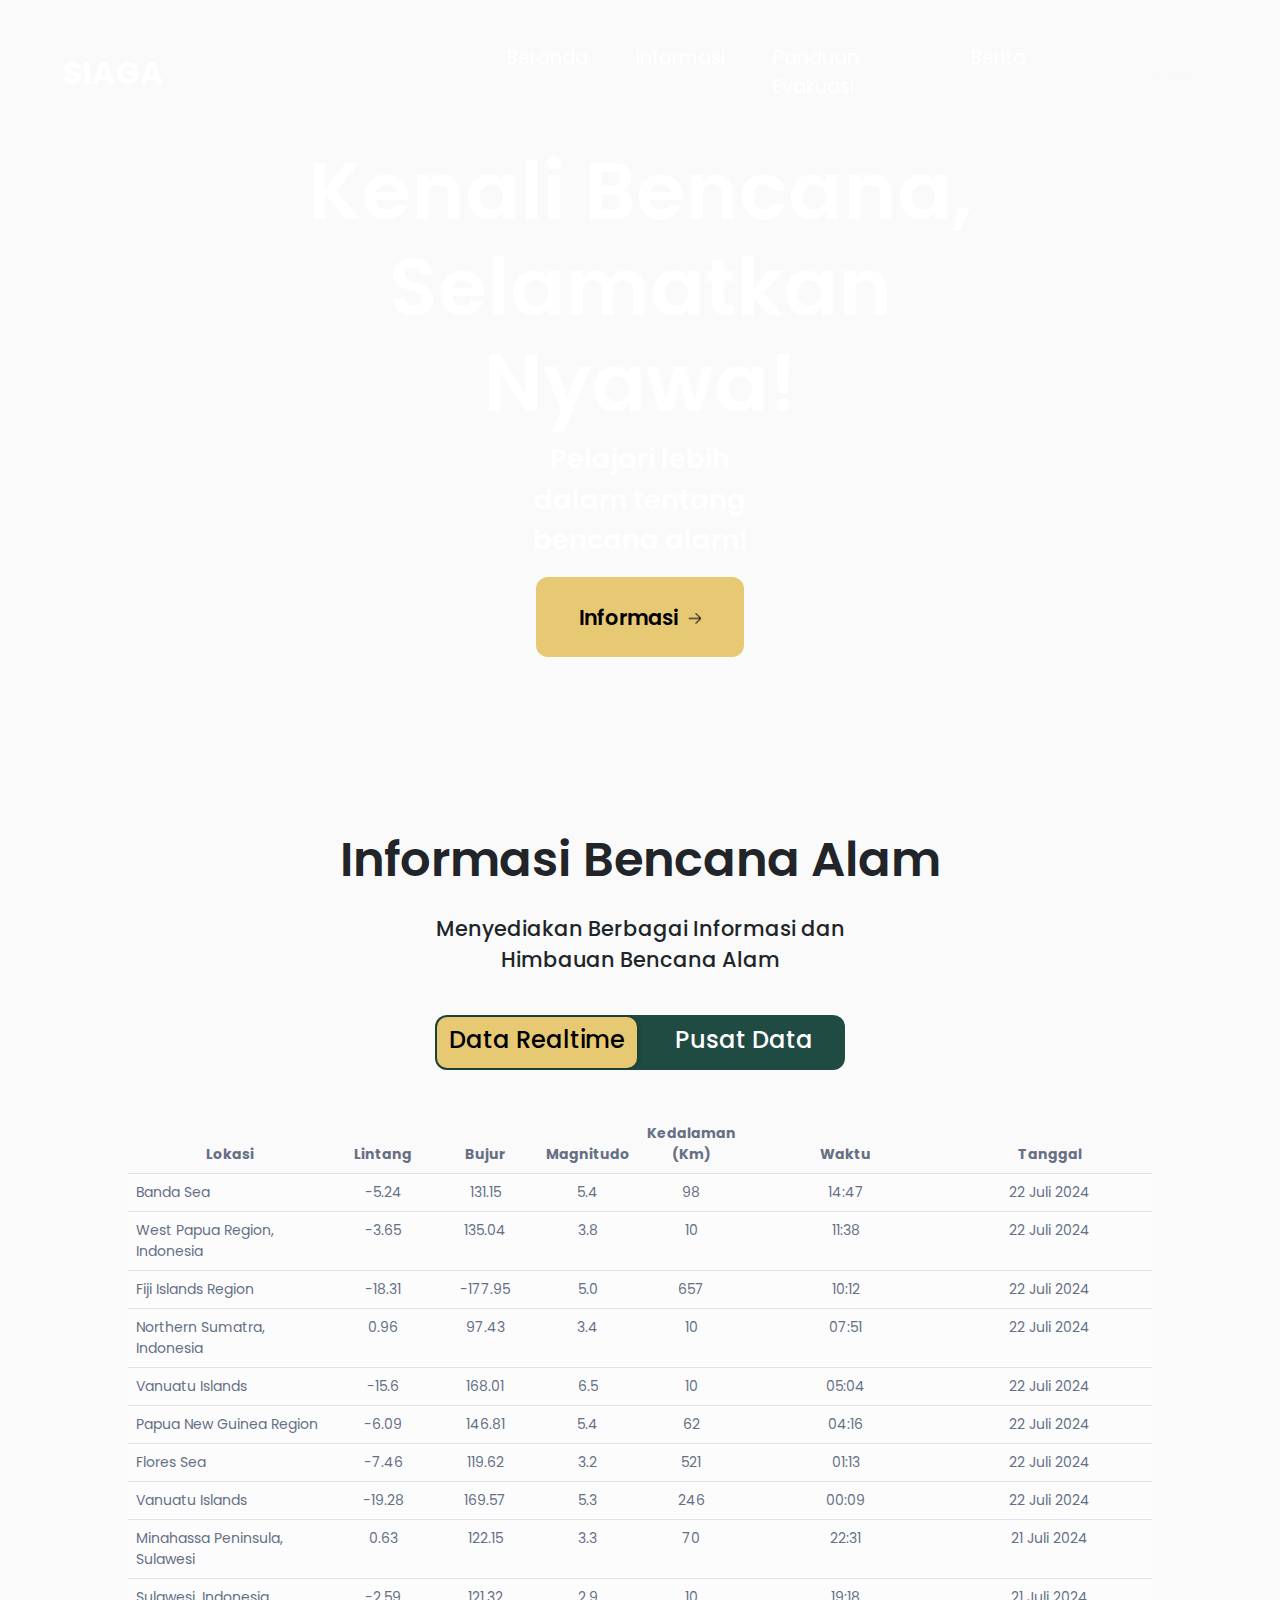
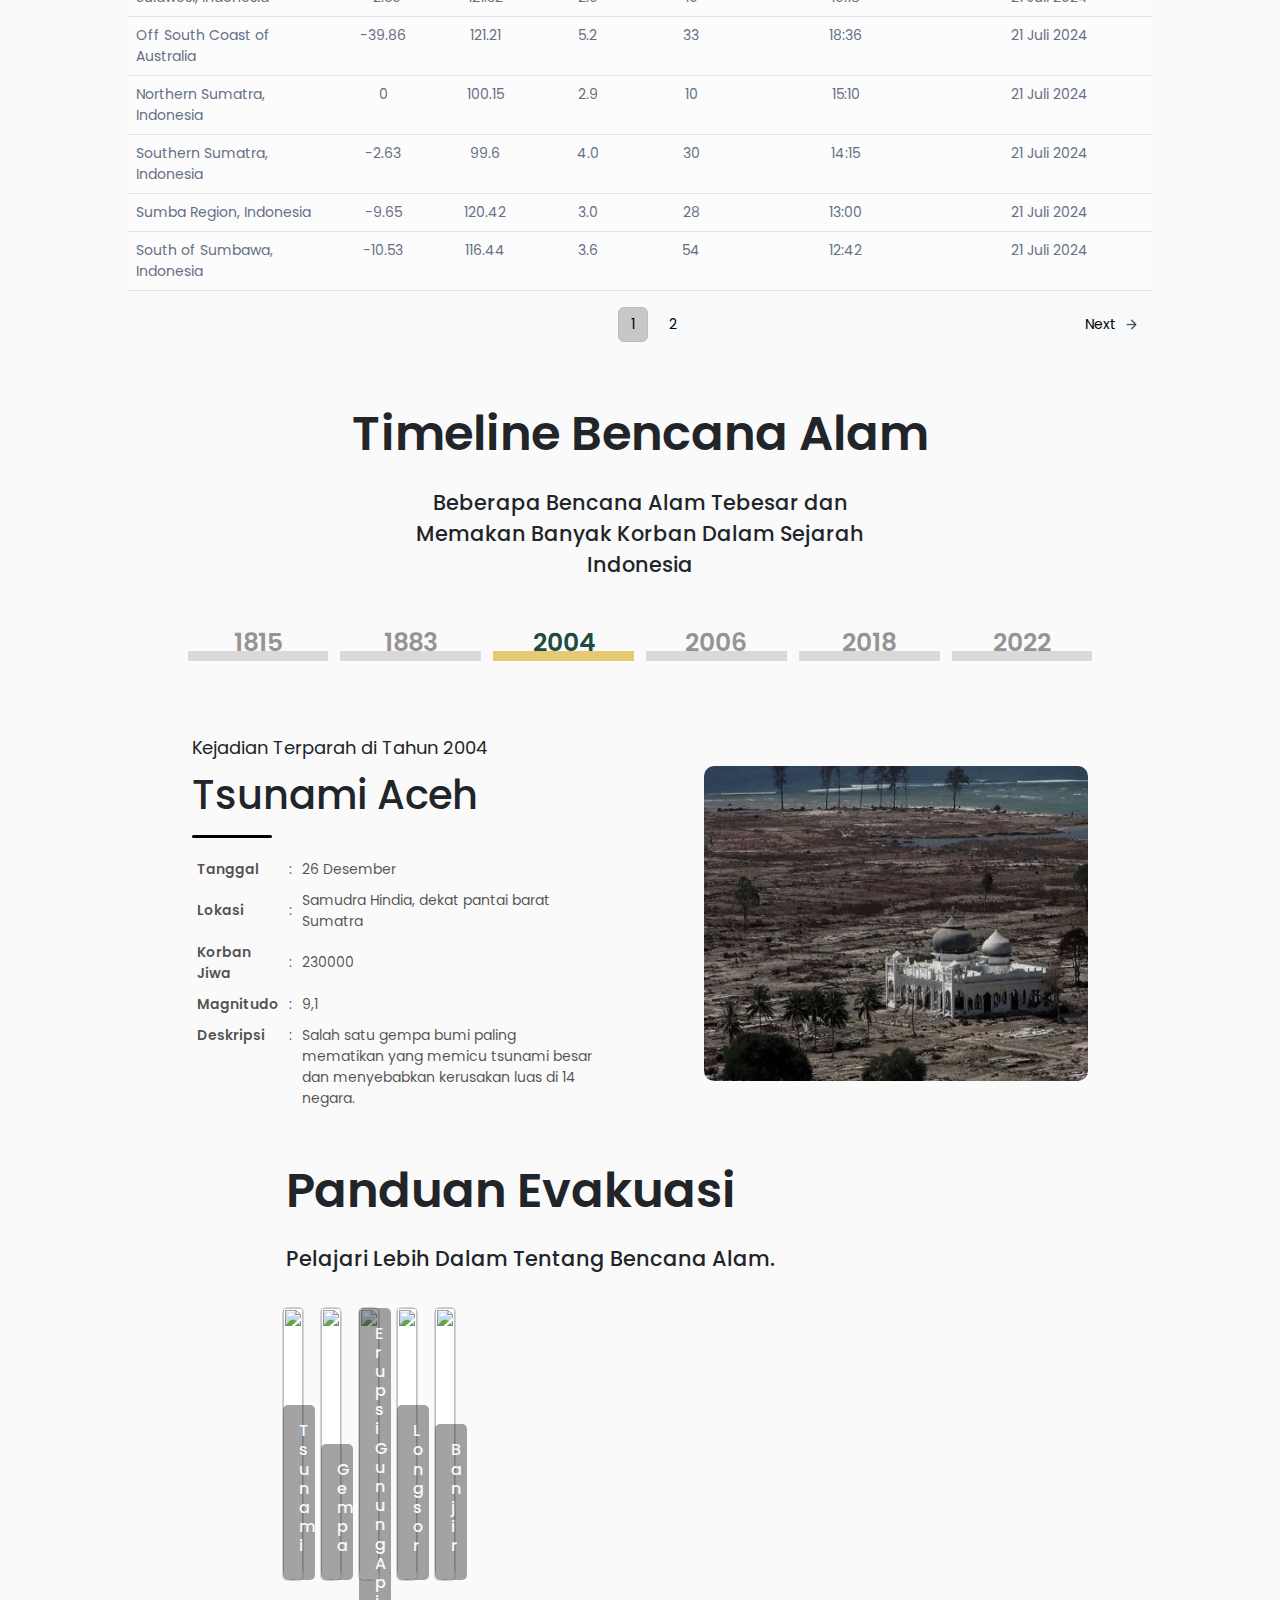
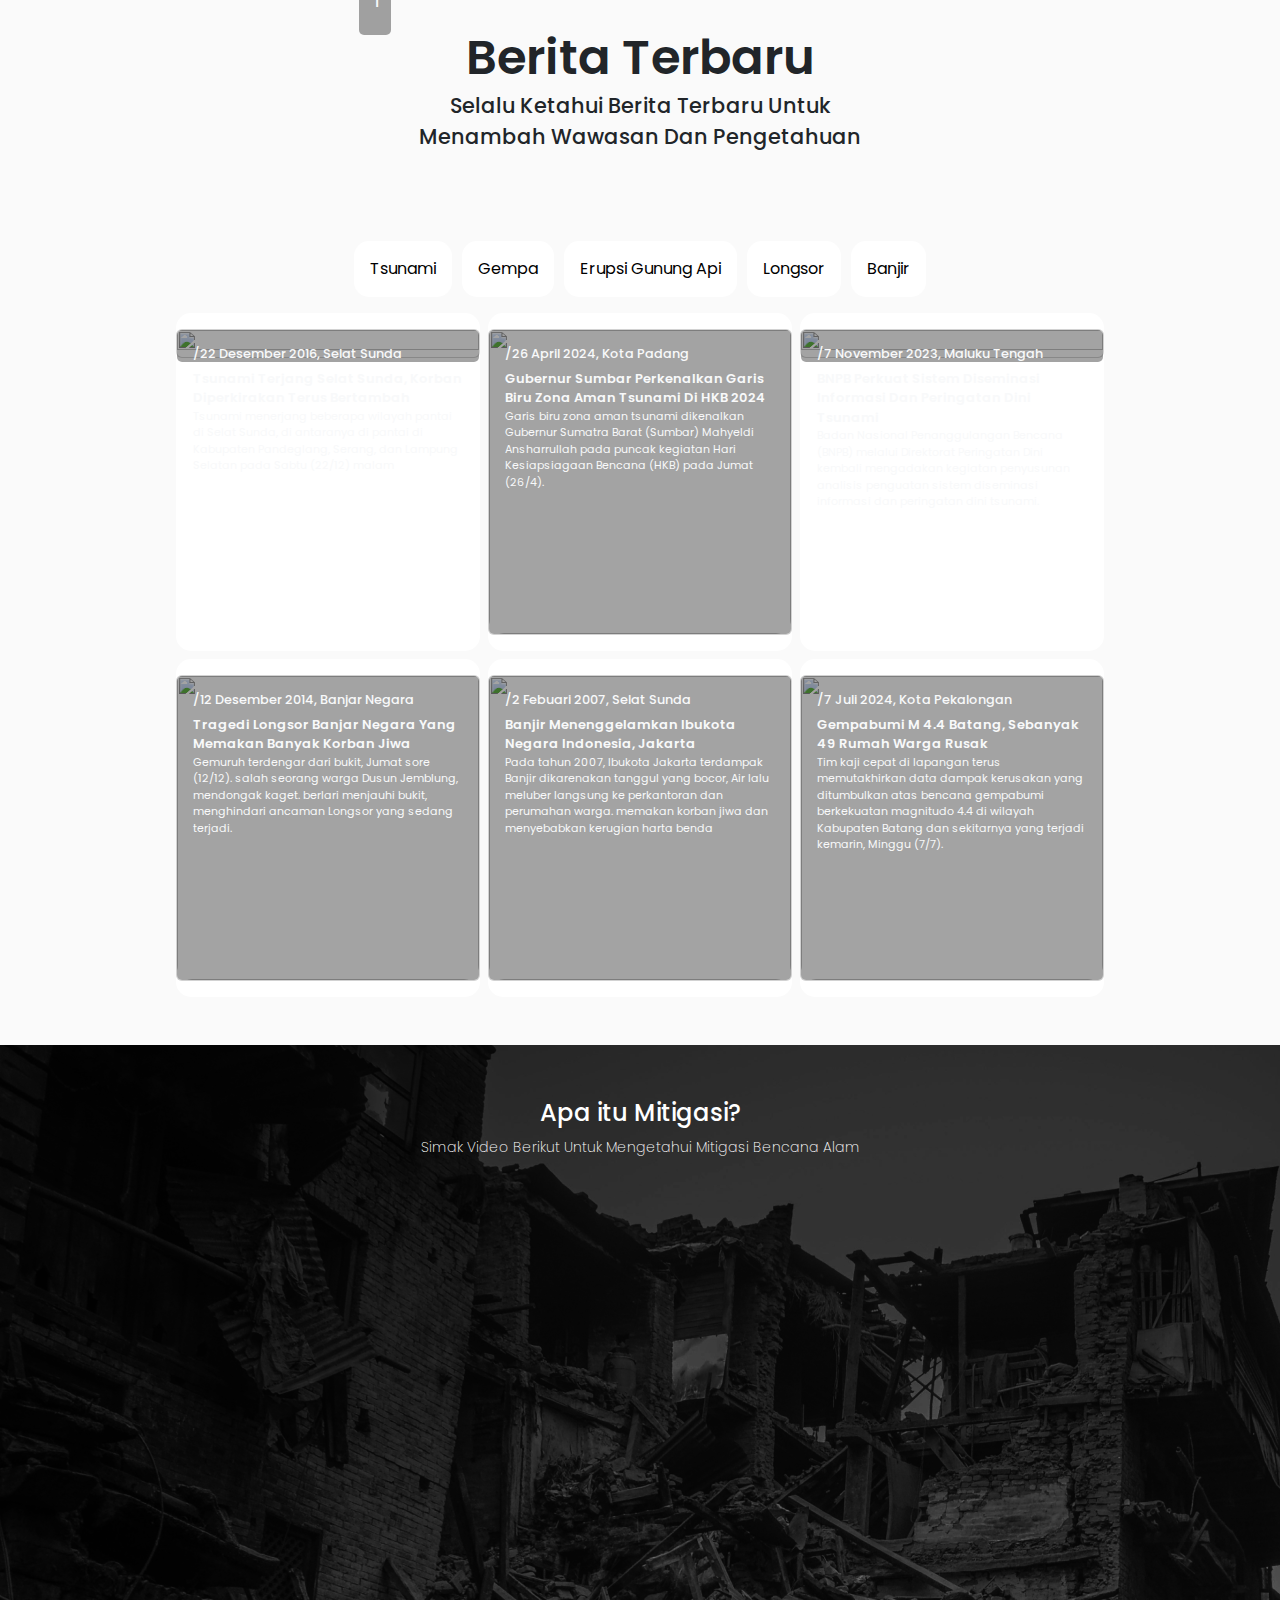
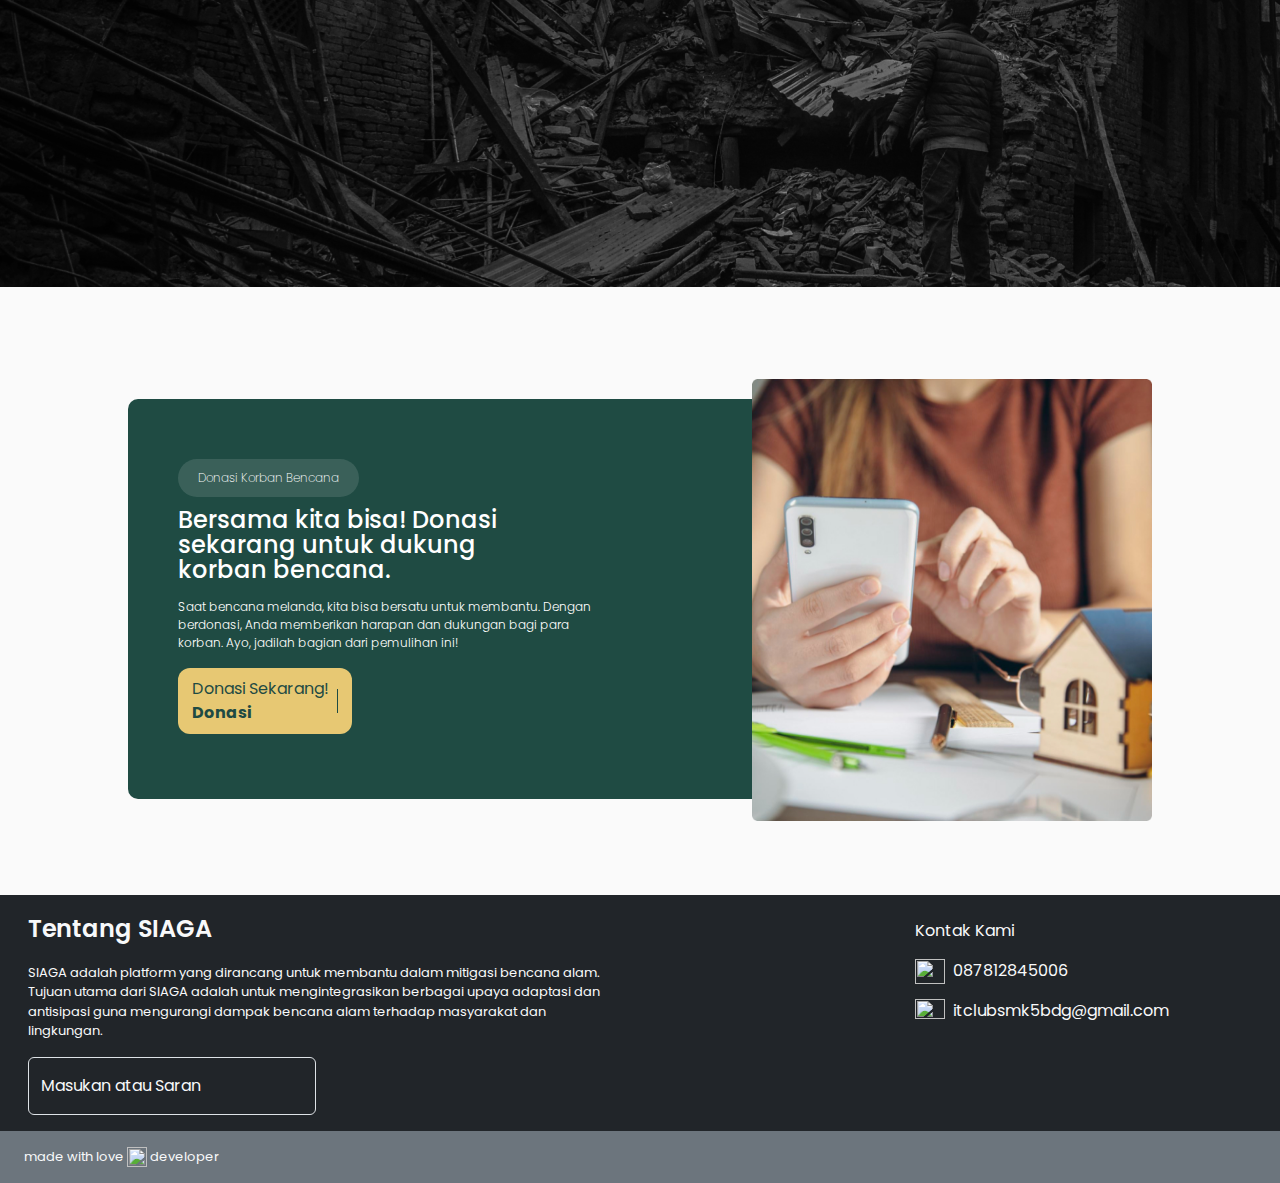
==== commit e7afecc3: "p" ====
--- a/index.html
+++ b/index.html
@@ -411,19 +411,23 @@
   <section class="card-berita my-5 mb-5">
     <div class="container">
       <div class="row justify-content-center">
-        <h1 class="text-center fw-600 mb-1">Berita Terbaru</h1>
-        <p class="text-center mb-4" style="width: 530px">
-          Selalu Ketahui Berita Terbaru Untuk Menambah Wawasan Dan Pengetahuan
-        </p>
-        <div class="container">
-          <div class="donasi-list d-flex">
+        <div class="main">
+          <h1 class="text-center fw-600 mb-1 judul">Berita Terbaru</h1>
+          <div class="d-flex justify-content-center">
+            <p class="text-center mb-4 deskripsi">
+              Selalu Ketahui Berita Terbaru Untuk Menambah Wawasan Dan Pengetahuan
+            </p>
+          </div>
+        </div>
+        <div class="container mt-5">
+          <div class="donasi-list d-flex" style="background-color: transparent;">
             <button class="donasi-list-button" onclick="showCards('tsunami')">Tsunami</button>
             <button class="donasi-list-button" onclick="showCards('gempa')">Gempa</button>
             <button class="donasi-list-button" onclick="showCards('erupsi')">Erupsi Gunung Api</button>
             <button class="donasi-list-button" onclick="showCards('longsor')">Longsor</button>
             <button class="donasi-list-button" onclick="showCards('banjir')">Banjir</button>
           </div>
-        <div class="row justify-content-center gap-2 mt-4">
+        <div class="row justify-content-center gap-2">
           <div class="col-auto px-0 donasi-card">
             <div class="card" style="width: 19rem">
               <img src="assets/image/berita/selatsund.png" class="card-img-top" width="100%" height="100%" />
--- a/assets/CSS/ryn-style.css
+++ b/assets/CSS/ryn-style.css
@@ -4,20 +4,8 @@
 
 /* Header */
 nav {
+    margin: 2.2% 4%;
     align-items: center;
-}
-.navbar {
-    padding: 2.2% 4% !important;
-}
-.navbar-blur {
-    backdrop-filter: blur(5px);
-    background-image: linear-gradient(
-      to bottom, 
-      rgba(0, 0, 0, 0.541), /* Warna gelap di bagian atas */
-      rgba(255, 255, 255, 0) /* Warna terang di bagian bawah */
-    );
-    background-color: rgba(255, 255, 255, 0.3); /* Warna dasar yang lebih gelap */
-    transition: backdrop-filter 0.3s, background-color 0.3s;
 }
 .logo-siaga {
     width: 39% !important;
@@ -188,19 +176,6 @@
     border-radius: 8px;
     border: 0px solid #FFFFFF;
 }
-.informasi-bencana .main .data .filter .magnitudo {
-    appearance: none;
-    -webkit-appearance: none;
-    -moz-appearance: none;
-    width: 120px;
-    padding: 7px 5px 7px 5px;
-    font-size: 14px;
-    font-weight: 600;
-    background-color: #FFFFFF;
-    color: #3D3E3F;
-    border-radius: 8px;
-    border: 0px solid #FFFFFF;
-}
 .informasi-bencana .main .data table {
     width: 80vw;
     background-color: #FAFAFA;
--- a/assets/CSS/jnar.css
+++ b/assets/CSS/jnar.css
@@ -16,21 +16,7 @@
   border: 1px solid black;
   transition: border 0.5s;
 }
-.container-ryn {
-  width: 80vw;
-}
-.card-ryn {
-  width: 14.5vw;
-  height: 35vh !important;
-  border-radius: 10px !important;
-  border: none !important;
-}
-.cardbodi {
-  width: 14.3vw;
-  height: 6vh !important;
-  border-radius: 10px !important;
-  background-color: transparent !important;
-}
+
 .cardbodi:hover {
   background-color: rgba(56, 55, 55, 0.2);
   transition: background-color 1s;
@@ -56,25 +42,24 @@
   object-fit: cover !important;
   object-position: center !important;
 }
+.cardbodi {
+  background-color: rgba(26, 26, 26, 0.4);
+}
 /* panduan evakuasi */
 .titelpand {
   align-self: flex-end;
 }
 .pantit {
-  text-align: left;
-  font-size: 1.5rem;
-  margin-left: 1vw;
+  font-size: 1rem;
+  text-align: center;
 }
 .panimeg {
+  height: 17rem;
   border-radius: 15px;
   object-fit: cover;
   object-position: center;
-  border-radius: 10px !important;
 }
-.card-body-ryn:hover {
+.panimeg:hover {
+  height: min-content;
   cursor: pointer;
-  transform: scale(0.98);
 }
-.panduan-evakuasi .main {
-  margin-bottom: 2vh;
-}--- a/assets/CSS/donasi.css
+++ b/assets/CSS/donasi.css
@@ -87,5 +87,7 @@
     width: max-content;
     margin: 0 auto;
 }
-
+.modal-footer{
+    justify-content: space-between;
+}
 /* donasi end */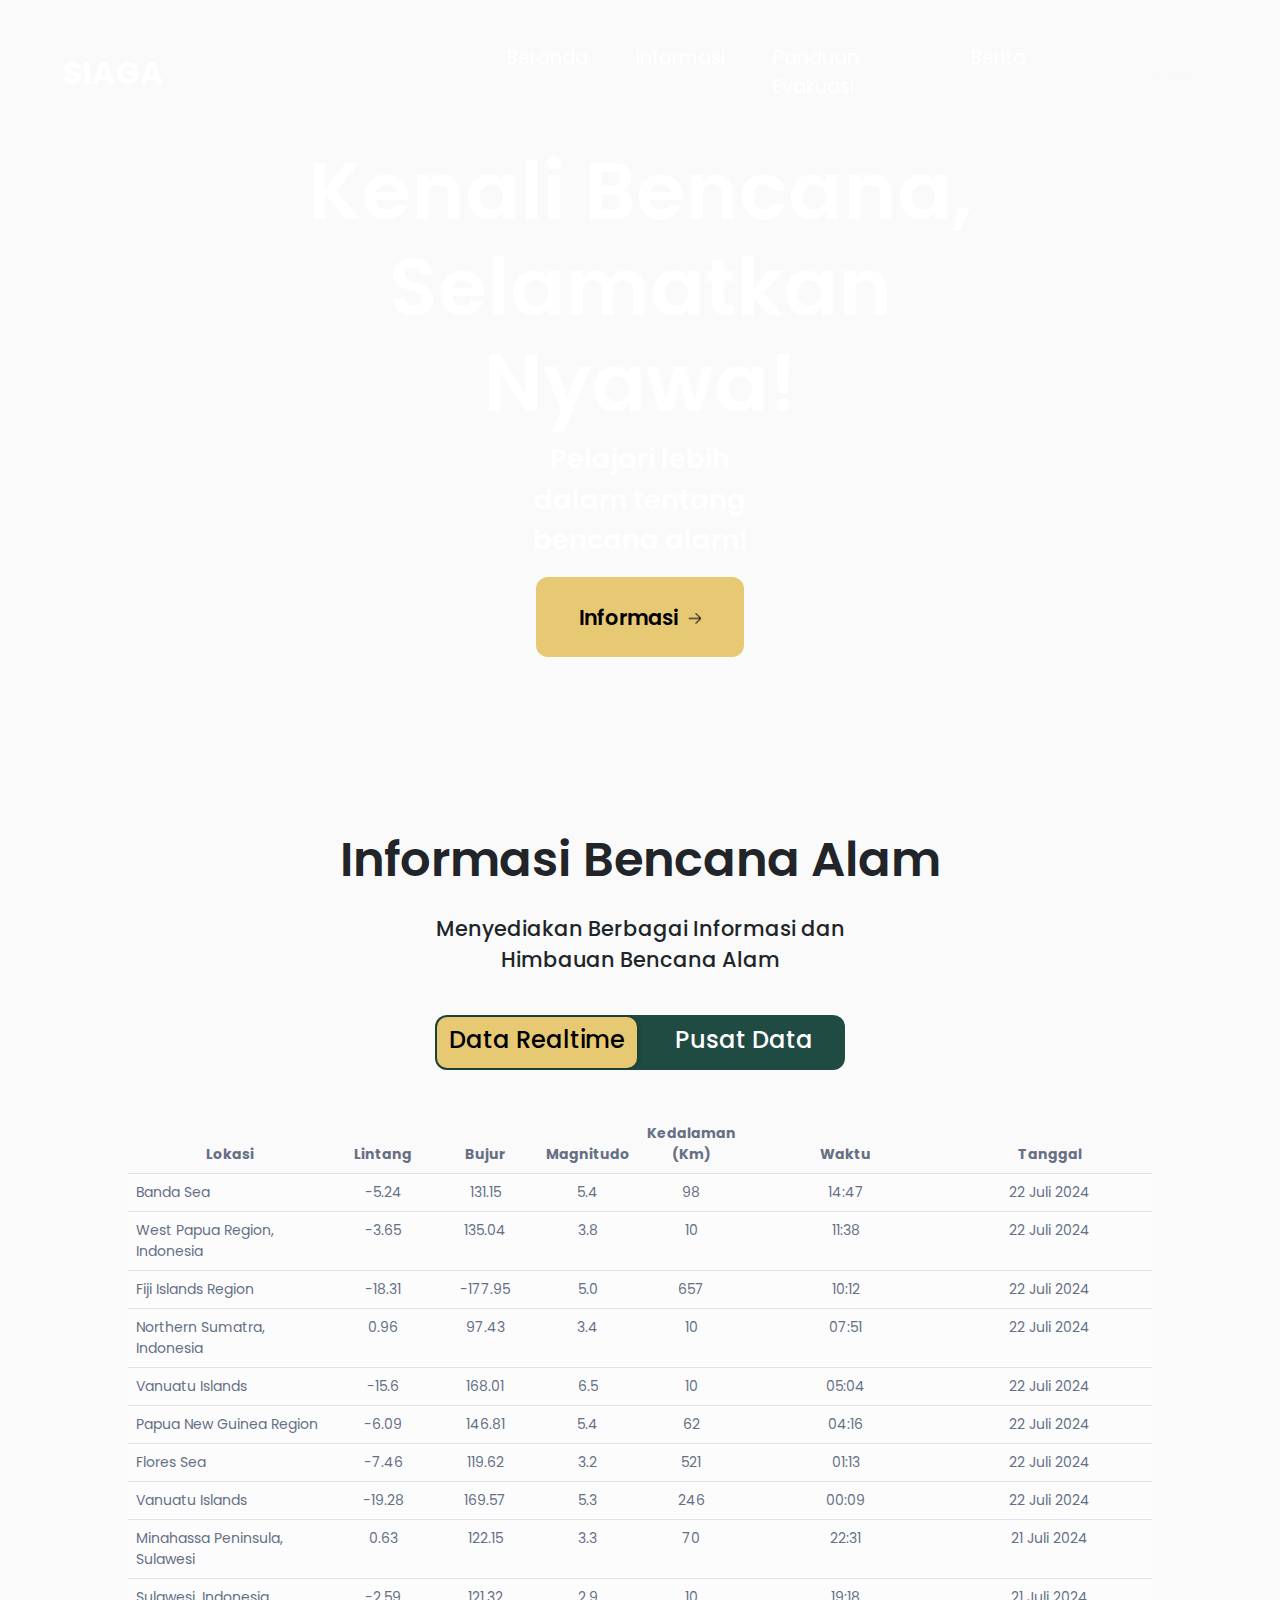
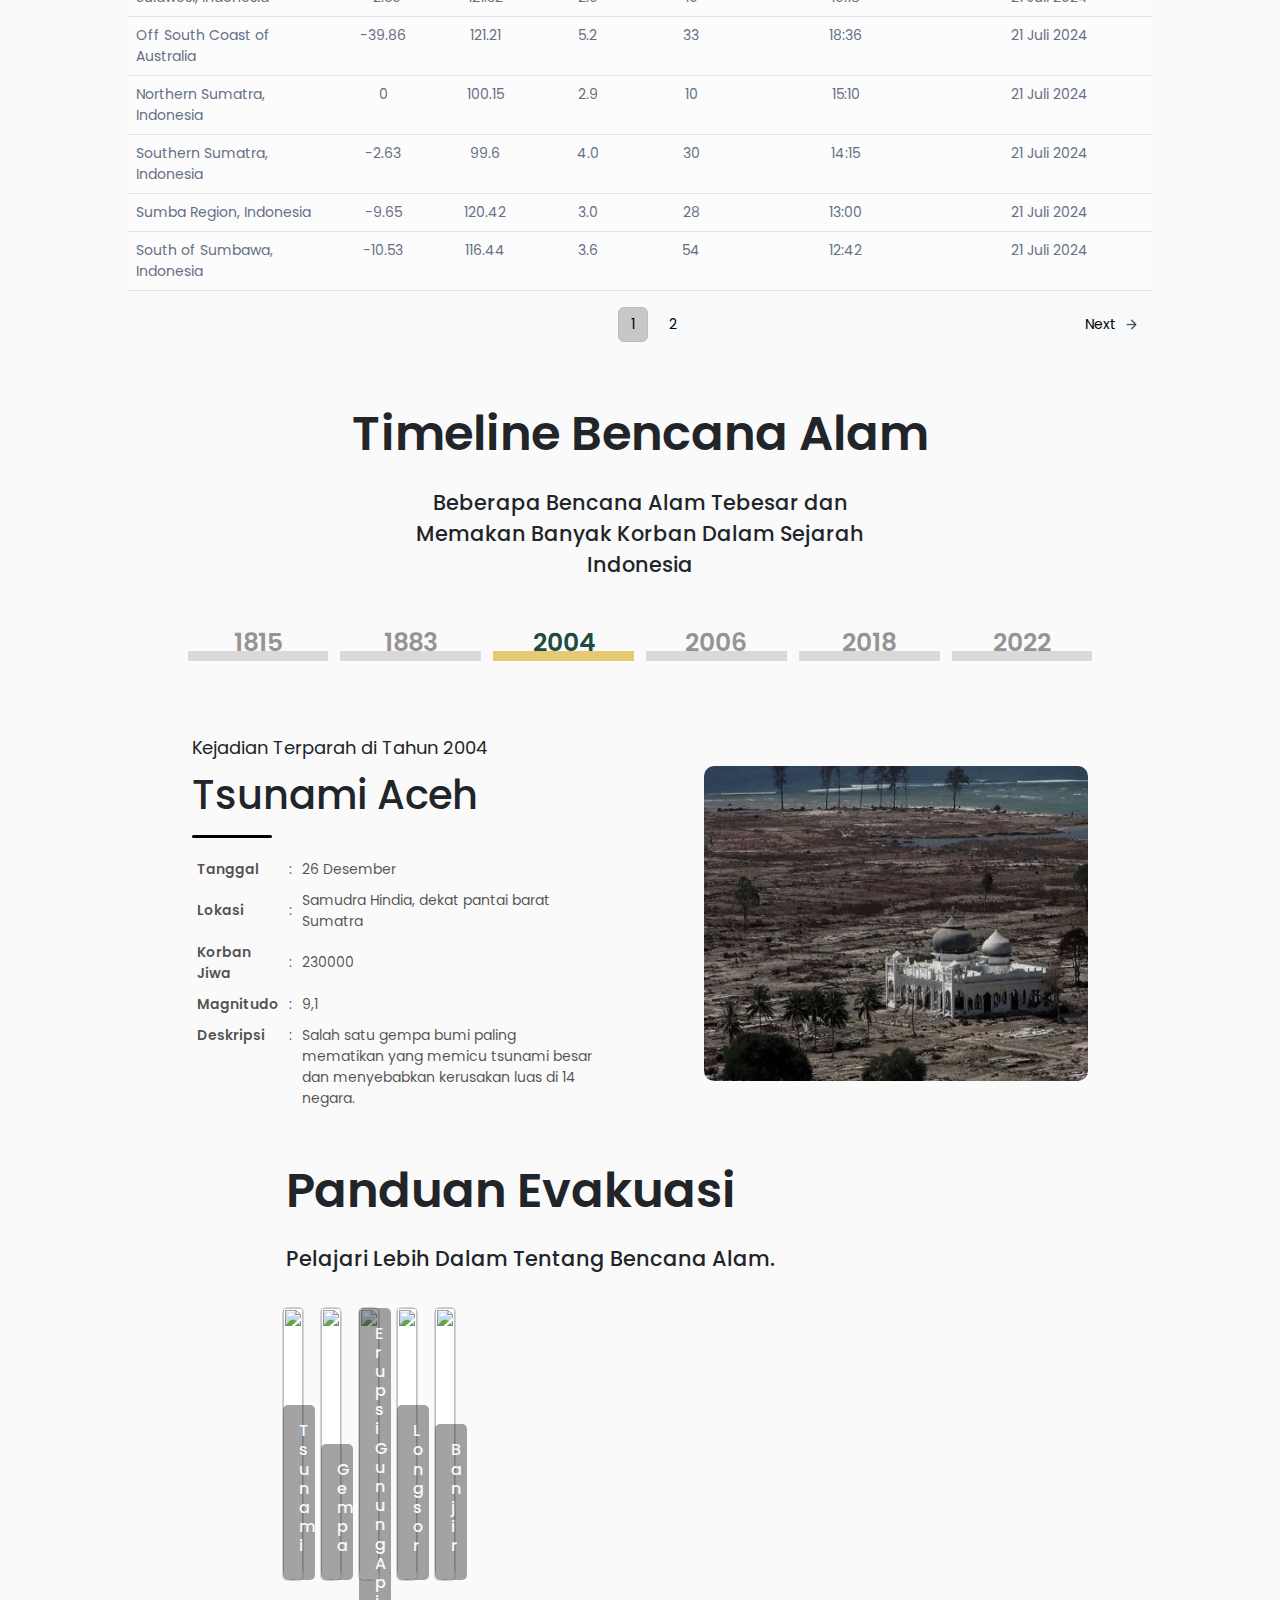
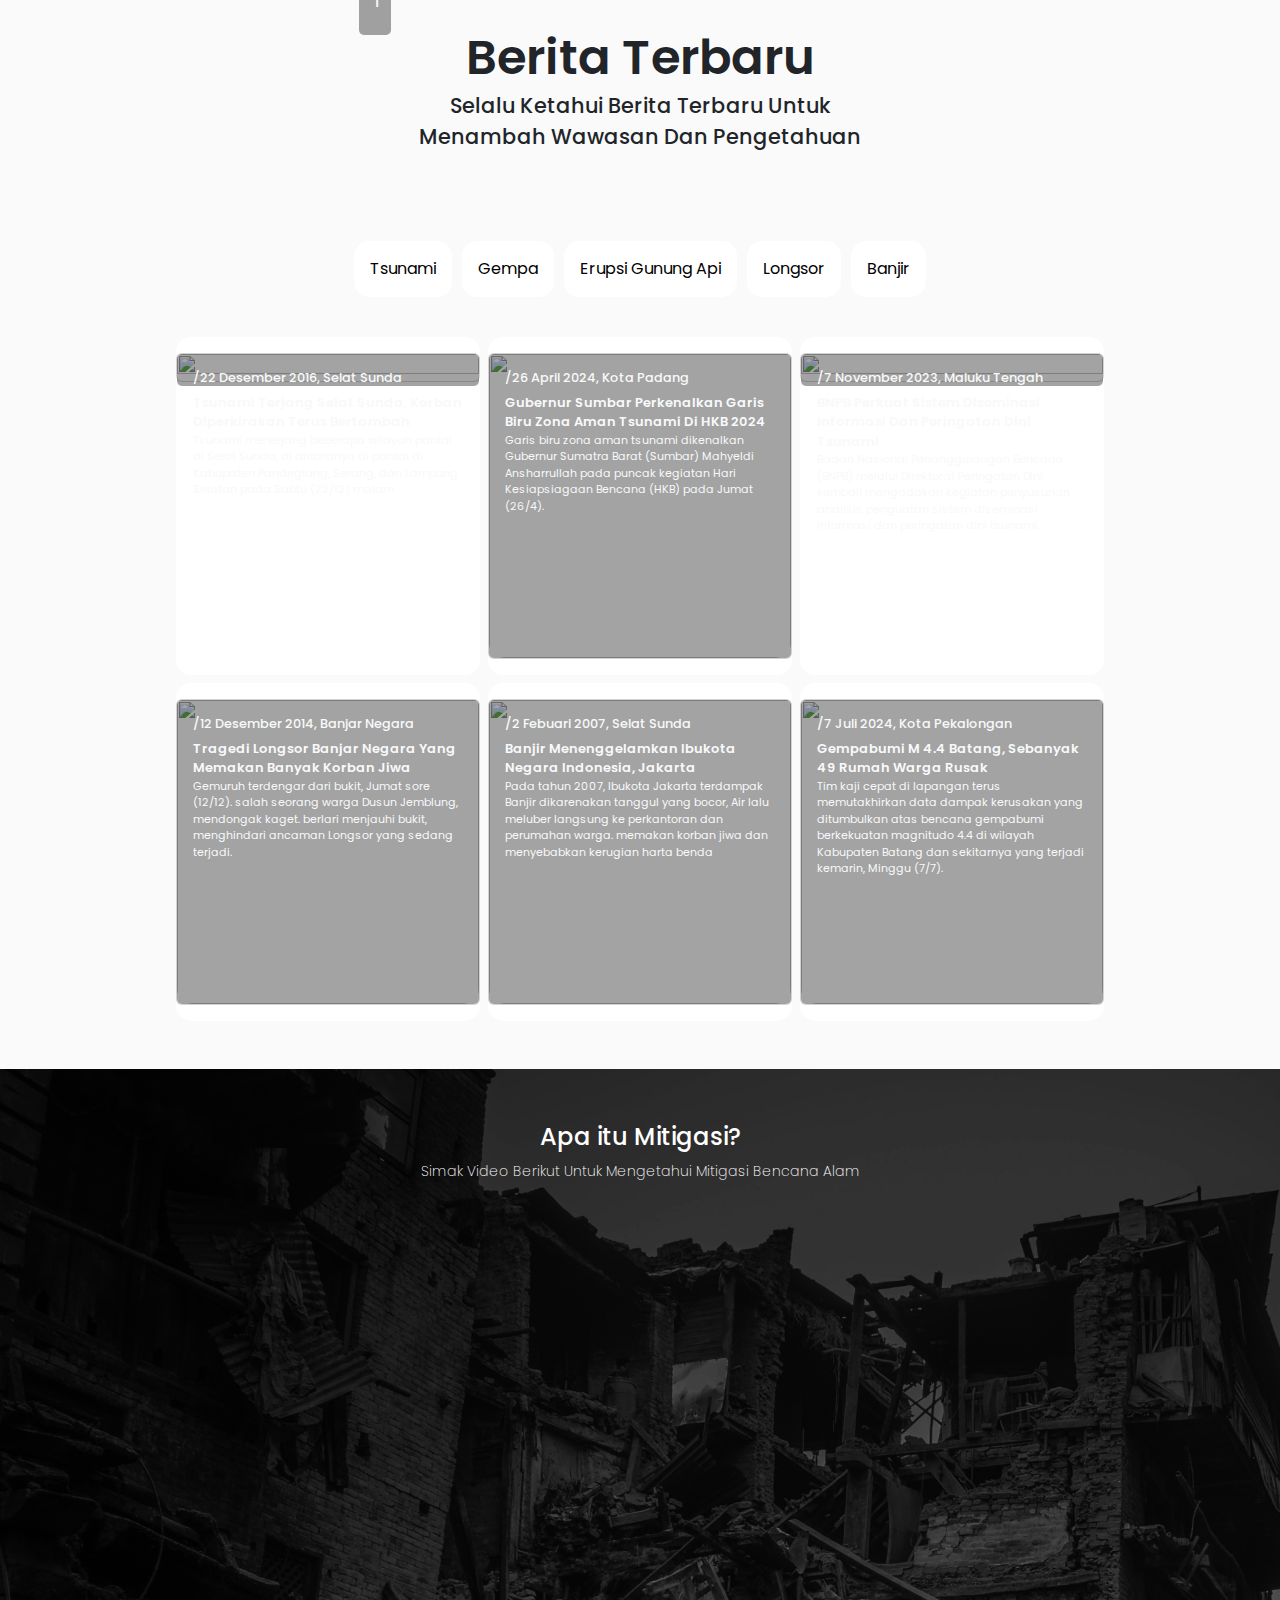
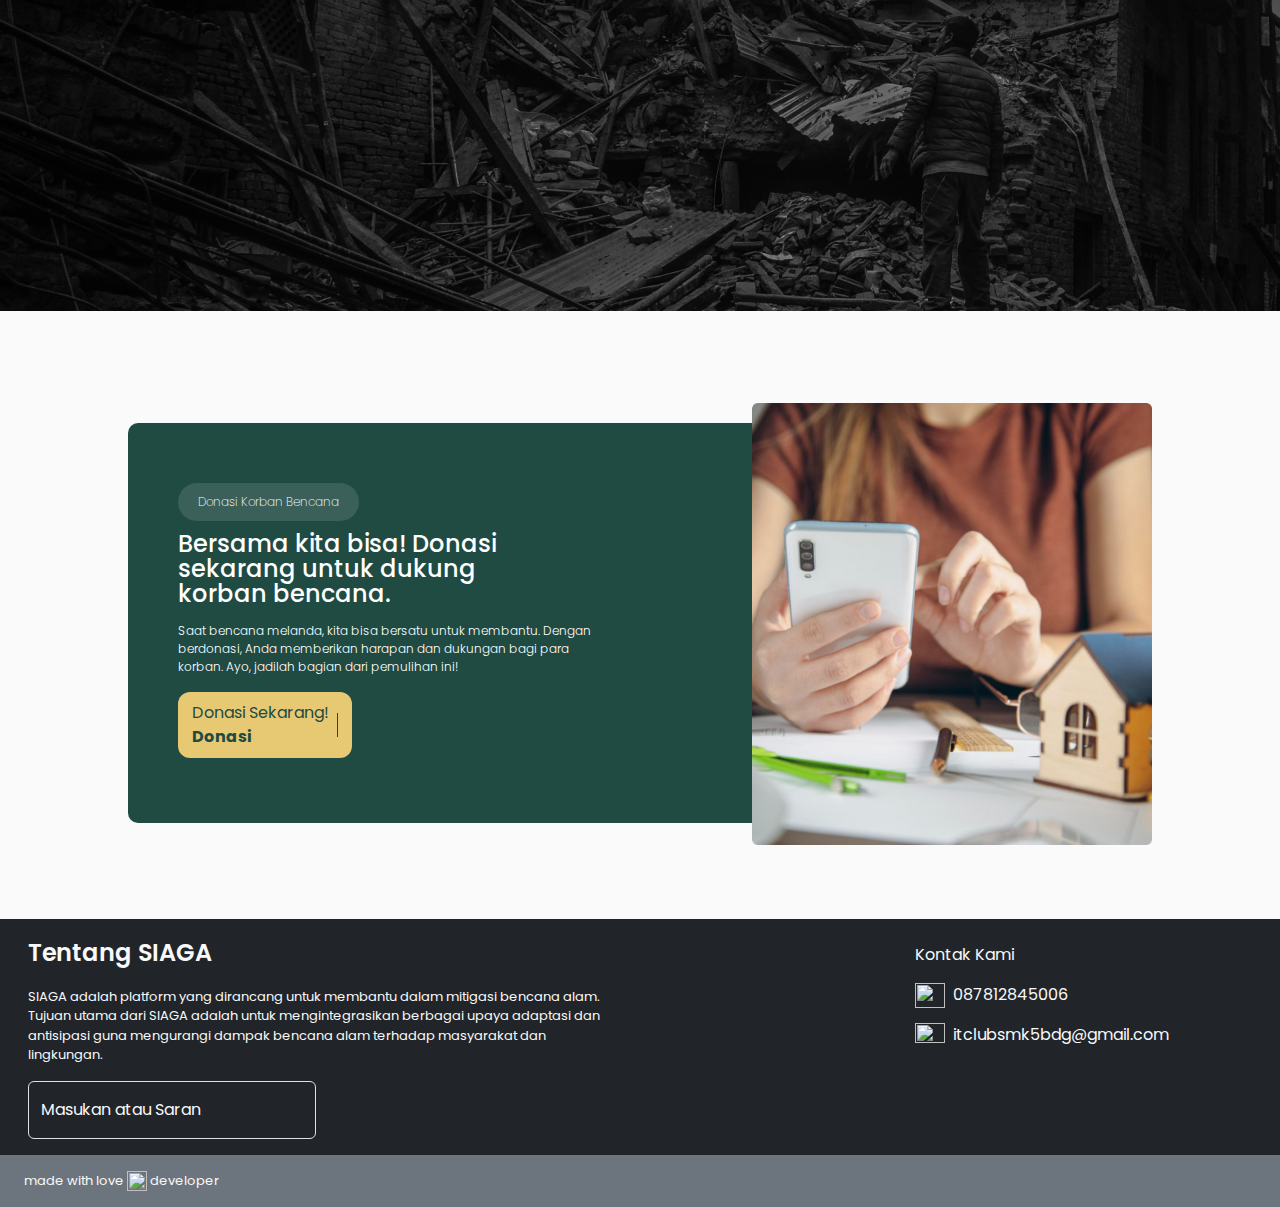
==== commit 4058435a: "Merge branch 'main' of https://github.com/Ryn104/Ryn104-SEFEST24WEBDEV_Inovatech-6" ====
--- a/index.html
+++ b/index.html
@@ -427,7 +427,7 @@
             <button class="donasi-list-button" onclick="showCards('longsor')">Longsor</button>
             <button class="donasi-list-button" onclick="showCards('banjir')">Banjir</button>
           </div>
-        <div class="row justify-content-center gap-2">
+        <div class="row justify-content-center gap-2 mt-4">
           <div class="col-auto px-0 donasi-card">
             <div class="card" style="width: 19rem">
               <img src="assets/image/berita/selatsund.png" class="card-img-top" width="100%" height="100%" />
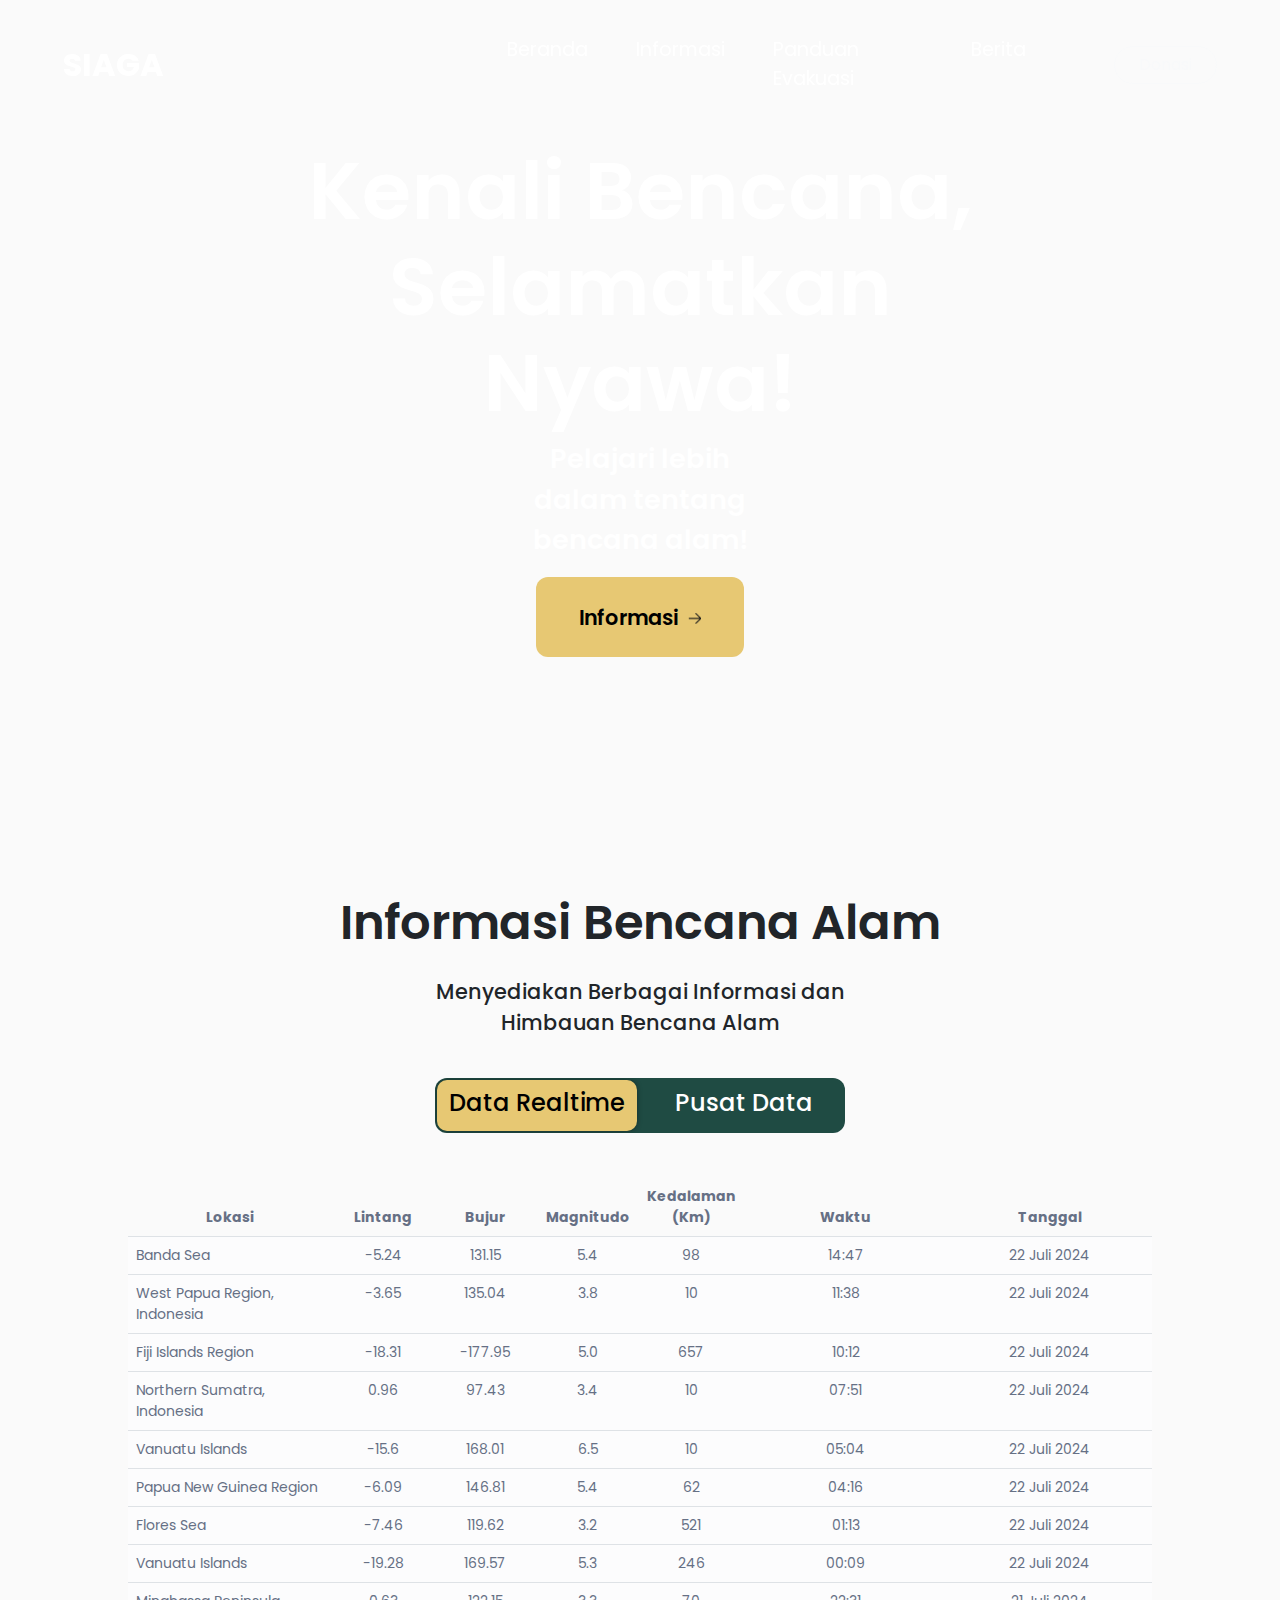
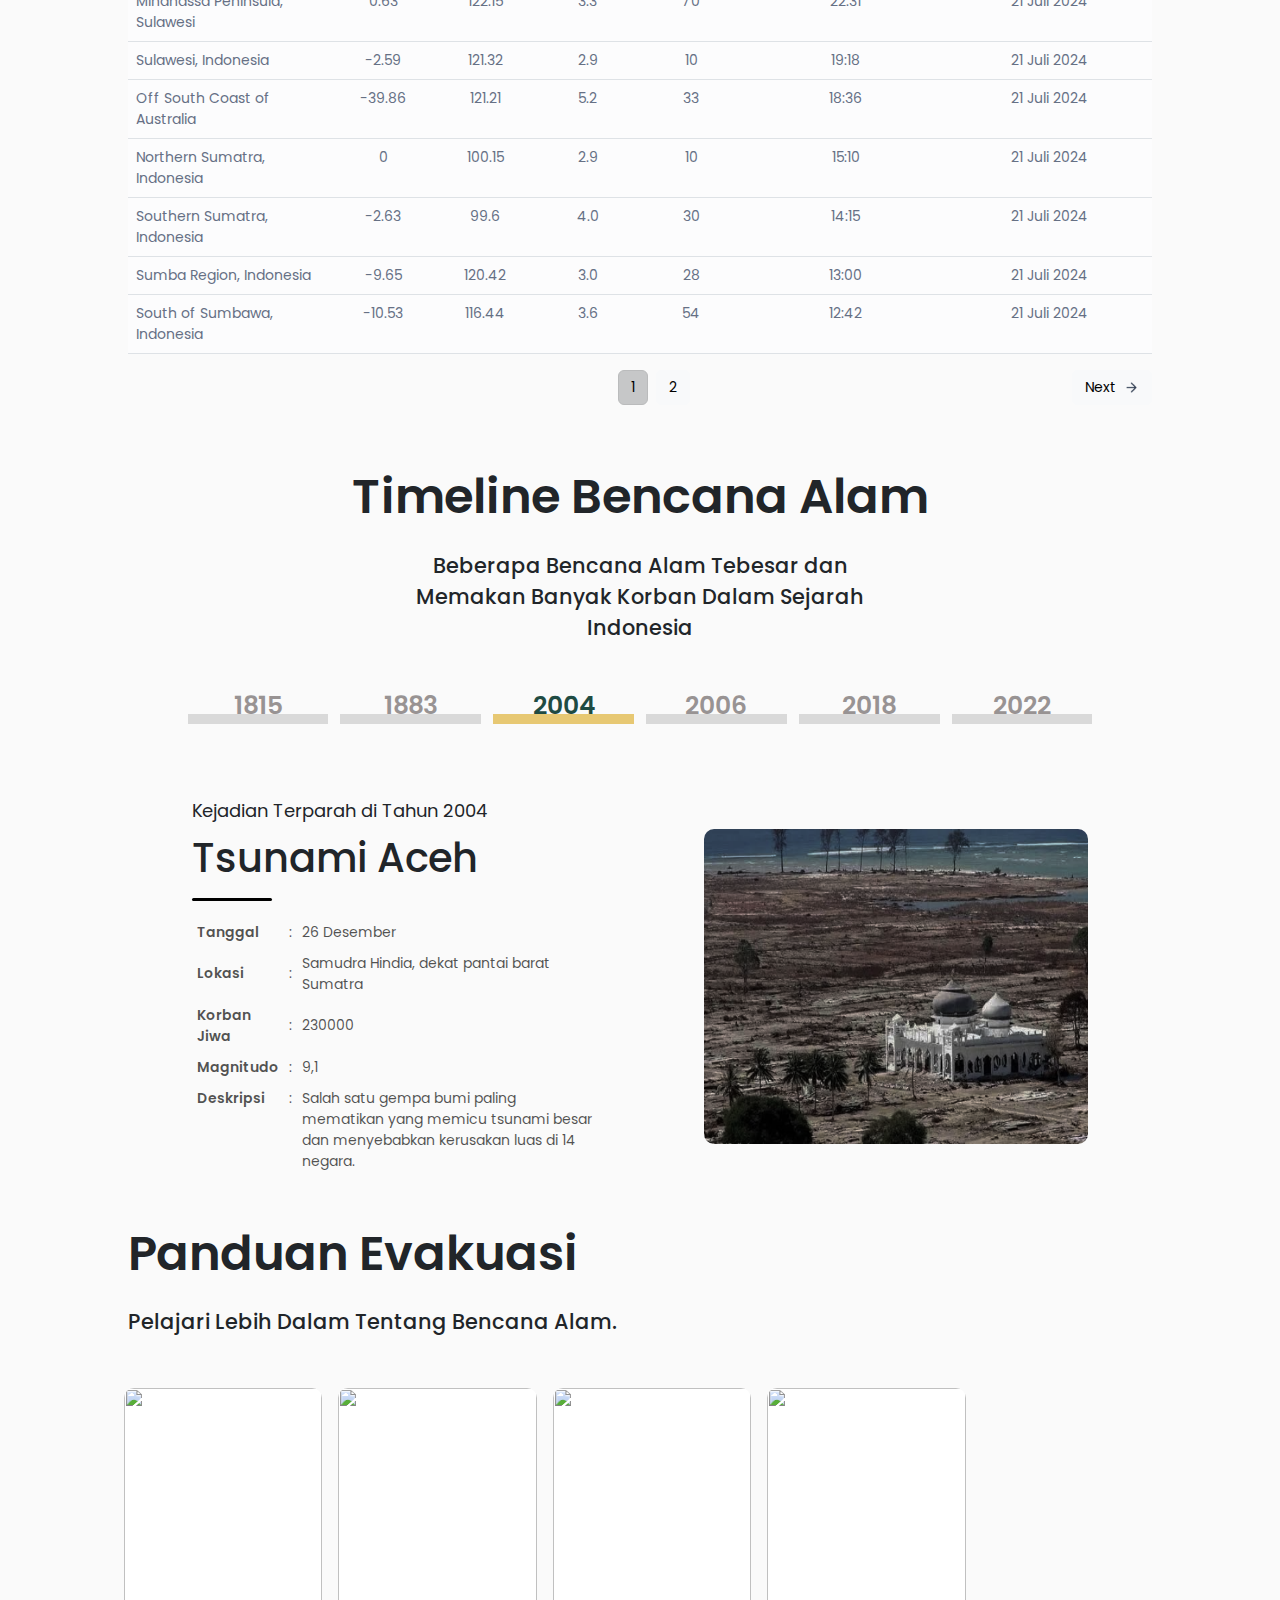
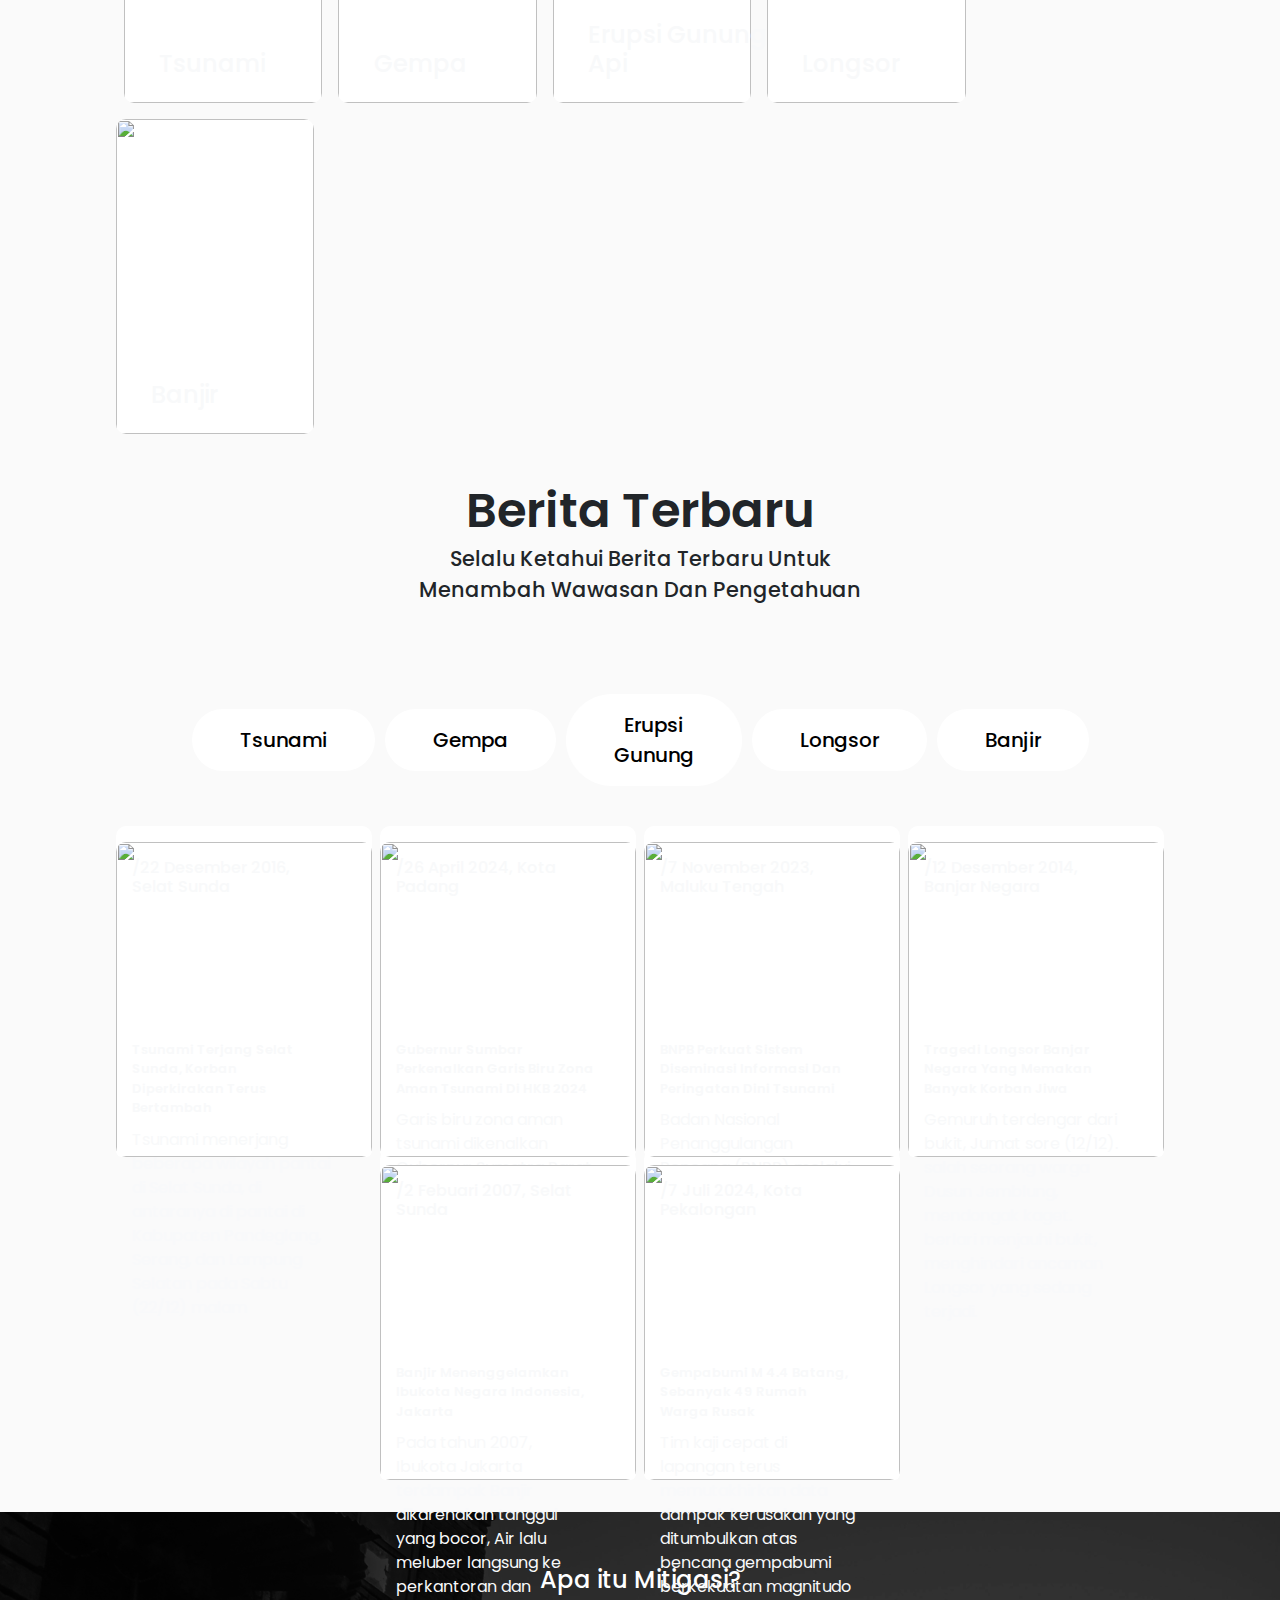
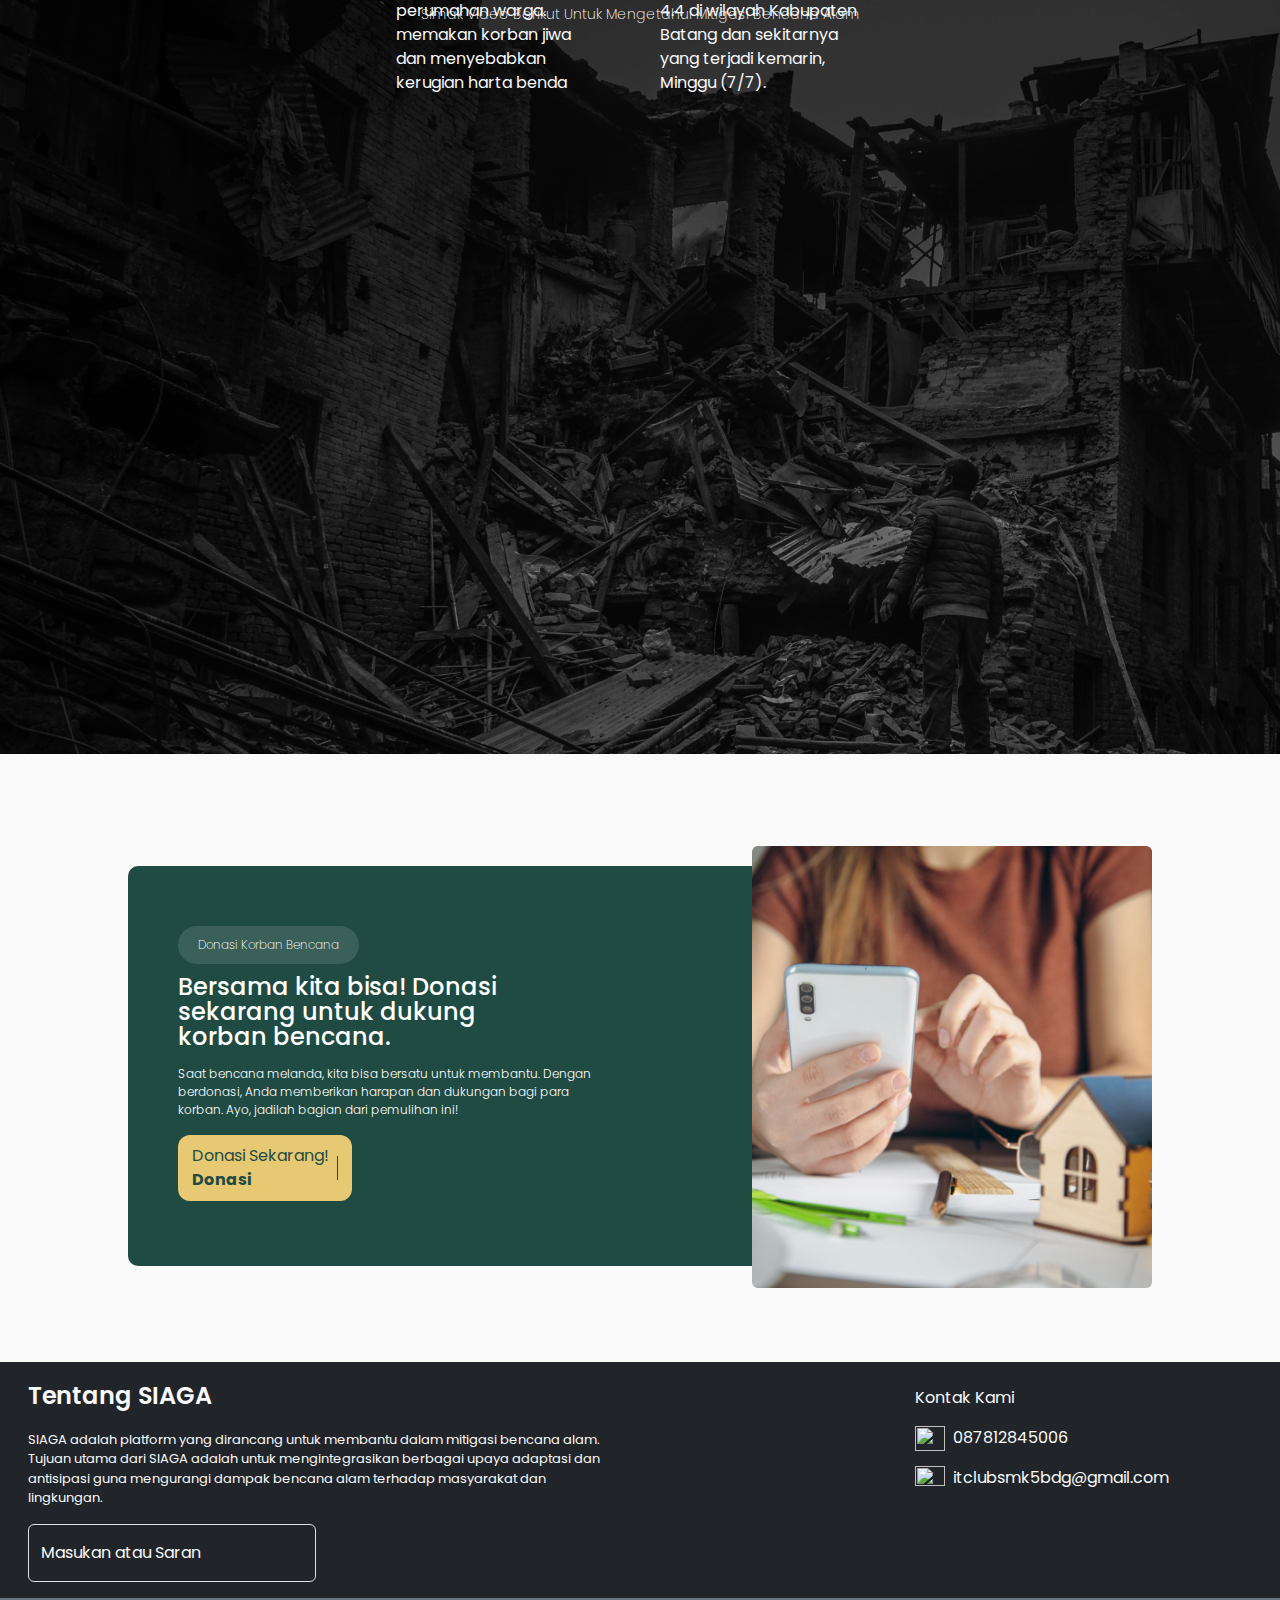
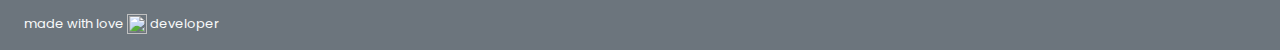
==== commit e514ed53: "benerin berita" ====
--- a/index.html
+++ b/index.html
@@ -270,7 +270,7 @@
 
   <!-- panduan evakuasi -->
   <section class="card-pevakuasi my-5 d-flex justify-content-center panduan-evakuasi">
-    <div class="container-ryn">
+    <div class="container-ryn d-flex justify-content-center">
       <div class="row gap-3">
         <div class="main">
           <h1 class="judul" style="text-align: left;">Panduan Evakuasi</h1>
@@ -421,16 +421,16 @@
         </div>
         <div class="container mt-5">
           <div class="donasi-list d-flex" style="background-color: transparent;">
-            <button class="donasi-list-button" onclick="showCards('tsunami')">Tsunami</button>
-            <button class="donasi-list-button" onclick="showCards('gempa')">Gempa</button>
-            <button class="donasi-list-button" onclick="showCards('erupsi')">Erupsi Gunung Api</button>
-            <button class="donasi-list-button" onclick="showCards('longsor')">Longsor</button>
-            <button class="donasi-list-button" onclick="showCards('banjir')">Banjir</button>
+            <button class="donasi-list-button rounded-pill px-5 fw-medium fs-5" onclick="showCards('tsunami')">Tsunami</button>
+            <button class="donasi-list-button rounded-pill px-5 fw-medium fs-5" onclick="showCards('gempa')">Gempa</button>
+            <button class="donasi-list-button rounded-pill px-5 fw-medium fs-5" onclick="showCards('erupsi')">Erupsi Gunung</button>
+            <button class="donasi-list-button rounded-pill px-5 fw-medium fs-5" onclick="showCards('longsor')">Longsor</button>
+            <button class="donasi-list-button rounded-pill px-5 fw-medium fs-5" onclick="showCards('banjir')">Banjir</button>
           </div>
         <div class="row justify-content-center gap-2 mt-4">
-          <div class="col-auto px-0 donasi-card">
-            <div class="card" style="width: 19rem">
-              <img src="assets/image/berita/selatsund.png" class="card-img-top" width="100%" height="100%" />
+          <div class="col-auto px-0 donasi-card card-riyan">
+            <div class="card card-berita-ryn">
+              <img src="assets/image/berita/selatsund.png" class="card-img-top imeg image-riyan" width="100%" height="100%" />
               <div class="card-body card-img-overlay cardbodi">
                 <h5 class="card-title text-light titel">
                   /22 Desember 2016, Selat Sunda
@@ -447,9 +447,9 @@
               </div>
             </div>
           </div>
-          <div class="col-auto px-0 donasi-card">
-            <div class="card" style="width: 19rem">
-              <img src="assets/image/berita/gubernur.png" class="card-img-top imeg" width="100%" height="100%" />
+          <div class="col-auto px-0 donasi-card card-riyan">
+            <div class="card card-berita-ryn" >
+              <img src="assets/image/berita/gubernur.png" class="card-img-top imeg image-riyan" width="100%" height="100%" />
               <div class="card-body card-img-overlay cardbodi">
                 <h5 class="card-title text-light titel">
                   /26 April 2024, Kota Padang
@@ -466,9 +466,9 @@
               </div>
             </div>
           </div>
-          <div class="col-auto px-0 donasi-card">
-            <div class="card" style="width: 19rem">
-              <img src="assets/image/berita/bnpb.png" class="card-img-top" width="100%" height="100%" />
+          <div class="col-auto px-0 donasi-card card-riyan">
+            <div class="card card-berita-ryn">
+              <img src="assets/image/berita/bnpb.png" class="card-img-top imeg image-riyan" width="100%" height="100%" />
               <div class="card-body card-img-overlay cardbodi">
                 <h5 class="card-title text-light titel">
                   /7 November 2023, Maluku Tengah
@@ -486,9 +486,9 @@
               </div>
             </div>
           </div>
-          <div class="col-auto px-0 donasi-card">
-            <div class="card" style="width: 19rem">
-              <img src="assets/image/berita/jumblung.jpg" class="card-img-top imeg" width="100%" height="100%" />
+          <div class="col-auto px-0 donasi-card card-riyan">
+            <div class="card card-berita-ryn">
+              <img src="assets/image/berita/jumblung.jpg" class="card-img-top imeg image-riyan" width="100%" height="100%" />
               <div class="card-body card-img-overlay cardbodi">
                 <h5 class="card-title text-light titel">
                   /12 Desember 2014, Banjar Negara
@@ -506,9 +506,9 @@
               </div>
             </div>
           </div>
-          <div class="col-auto px-0 donasi-card">
-            <div class="card" style="width: 19rem">
-              <img src="assets/image/berita/banjir.jpg" class="card-img-top imeg" width="100%" height="100%" />
+          <div class="col-auto px-0 donasi-card card-riyan">
+            <div class="card card-berita-ryn">
+              <img src="assets/image/berita/banjir.jpg" class="card-img-top imeg image-riyan" width="100%" height="100%" />
               <div class="card-body card-img-overlay cardbodi">
                 <h5 class="card-title text-light titel">
                   /2 Febuari 2007, Selat Sunda
@@ -525,9 +525,9 @@
               </div>
             </div>
           </div>
-          <div class="col-auto px-0 donasi-card">
-            <div class="card" style="width: 19rem">
-              <img src="assets/image/berita/gempa.png" class="card-img-top imeg" width="100%" height="100%" />
+          <div class="col-auto px-0 donasi-card card-riyan">
+            <div class="card card-berita-ryn">
+              <img src="assets/image/berita/gempa.png" class="card-img-top imeg image-riyan" width="100%" height="100%" />
               <div class="card-body card-img-overlay cardbodi">
                 <h5 class="card-title text-light titel">
                   /7 Juli 2024, Kota Pekalongan
--- a/assets/CSS/ryn-style.css
+++ b/assets/CSS/ryn-style.css
@@ -4,8 +4,20 @@
 
 /* Header */
 nav {
-    margin: 2.2% 4%;
     align-items: center;
+}
+.navbar {
+    padding: 2.2% 4% !important;
+}
+.navbar-blur {
+    backdrop-filter: blur(5px);
+    background-image: linear-gradient(
+      to bottom, 
+      rgba(0, 0, 0, 0.541), /* Warna gelap di bagian atas */
+      rgba(255, 255, 255, 0) /* Warna terang di bagian bawah */
+    );
+    background-color: rgba(255, 255, 255, 0.3); /* Warna dasar yang lebih gelap */
+    transition: backdrop-filter 0.3s, background-color 0.3s;
 }
 .logo-siaga {
     width: 39% !important;
@@ -16,6 +28,9 @@
 .nav-link {
     font-size: 1.2rem !important;
     margin-right: 2rem;
+}
+#Informasi {
+    padding-top: 14vh;
 }
 #Header .beranda{
     height: 100vh;
@@ -68,7 +83,6 @@
 .informasi-bencana {
     display: flex;
     justify-content: center;
-    margin-top: 7vh;
 }
 .main .judul {
     text-align: center;
@@ -176,6 +190,19 @@
     border-radius: 8px;
     border: 0px solid #FFFFFF;
 }
+.informasi-bencana .main .data .filter .magnitudo {
+    appearance: none;
+    -webkit-appearance: none;
+    -moz-appearance: none;
+    width: 120px;
+    padding: 7px 5px 7px 5px;
+    font-size: 14px;
+    font-weight: 600;
+    background-color: #FFFFFF;
+    color: #3D3E3F;
+    border-radius: 8px;
+    border: 0px solid #FFFFFF;
+}
 .informasi-bencana .main .data table {
     width: 80vw;
     background-color: #FAFAFA;
--- a/assets/CSS/jnar.css
+++ b/assets/CSS/jnar.css
@@ -23,7 +23,7 @@
   cursor: pointer;
 }
 .titel {
-  font-size: 0.8rem;
+  font-size: 1rem;
   margin-bottom: 8rem;
   font-weight: 500;
 }
@@ -32,13 +32,14 @@
   text-transform: capitalize;
   font-weight: 600;
   margin-bottom: 0.5rem;
+  margin-top: 16vh !important;
 }
 .parap {
-  font-size: 11px;
+  font-size: 1rem;
+  margin-top: 10px !important;
 }
 .imeg {
-  height: 19rem;
-  border-radius: 15px;
+  border-radius: 10px !important;
   object-fit: cover !important;
   object-position: center !important;
 }
@@ -50,16 +51,55 @@
   align-self: flex-end;
 }
 .pantit {
-  font-size: 1rem;
-  text-align: center;
+  font-size: 1.5rem;
+  text-align: left;
+  margin-left: 1.5vw;
 }
 .panimeg {
-  height: 17rem;
+  height: 100%;
   border-radius: 15px;
   object-fit: cover;
   object-position: center;
+  border-radius: 10px !important;
 }
 .panimeg:hover {
   height: min-content;
   cursor: pointer;
 }
+.container-ryn {
+  width: 80vw;
+}
+.card-ryn {
+  width: 15.5vw;
+  height: 35vh !important;
+  border-radius: 10px !important;
+  border: none !important;
+}
+.cardbodi {
+  /* height: 40vh !important; */
+  width: 18vw;
+  border-radius: 10px !important;
+  background-color: transparent !important;
+}
+.card-body-ryn {
+  border-radius: 100px !important;
+}
+.card-body-ryn:hover {
+  cursor: pointer;
+  transform: scale(0.98);
+}
+.panduan-evakuasi .main {
+  margin-bottom: 2vh;
+}
+.card-riyan {
+  height: 35vh !important;
+  width: 20vw !important;
+  border-radius: 10px !important;
+}
+.image-riyan {
+  height: 35vh !important;
+  width: 20vw !important;
+}
+.card {
+  border: none !important;
+}--- a/assets/CSS/donasi.css
+++ b/assets/CSS/donasi.css
@@ -26,9 +26,9 @@
 }
 .donasi-card{
     background-color: #FFFFFF;
-    width: 22rem;
+    width: 20vw !important;
     padding: 1rem;
-    border-radius: 15px;
+    border-radius: 10px !important;
 }
 .donasi-cards{
     display: grid;
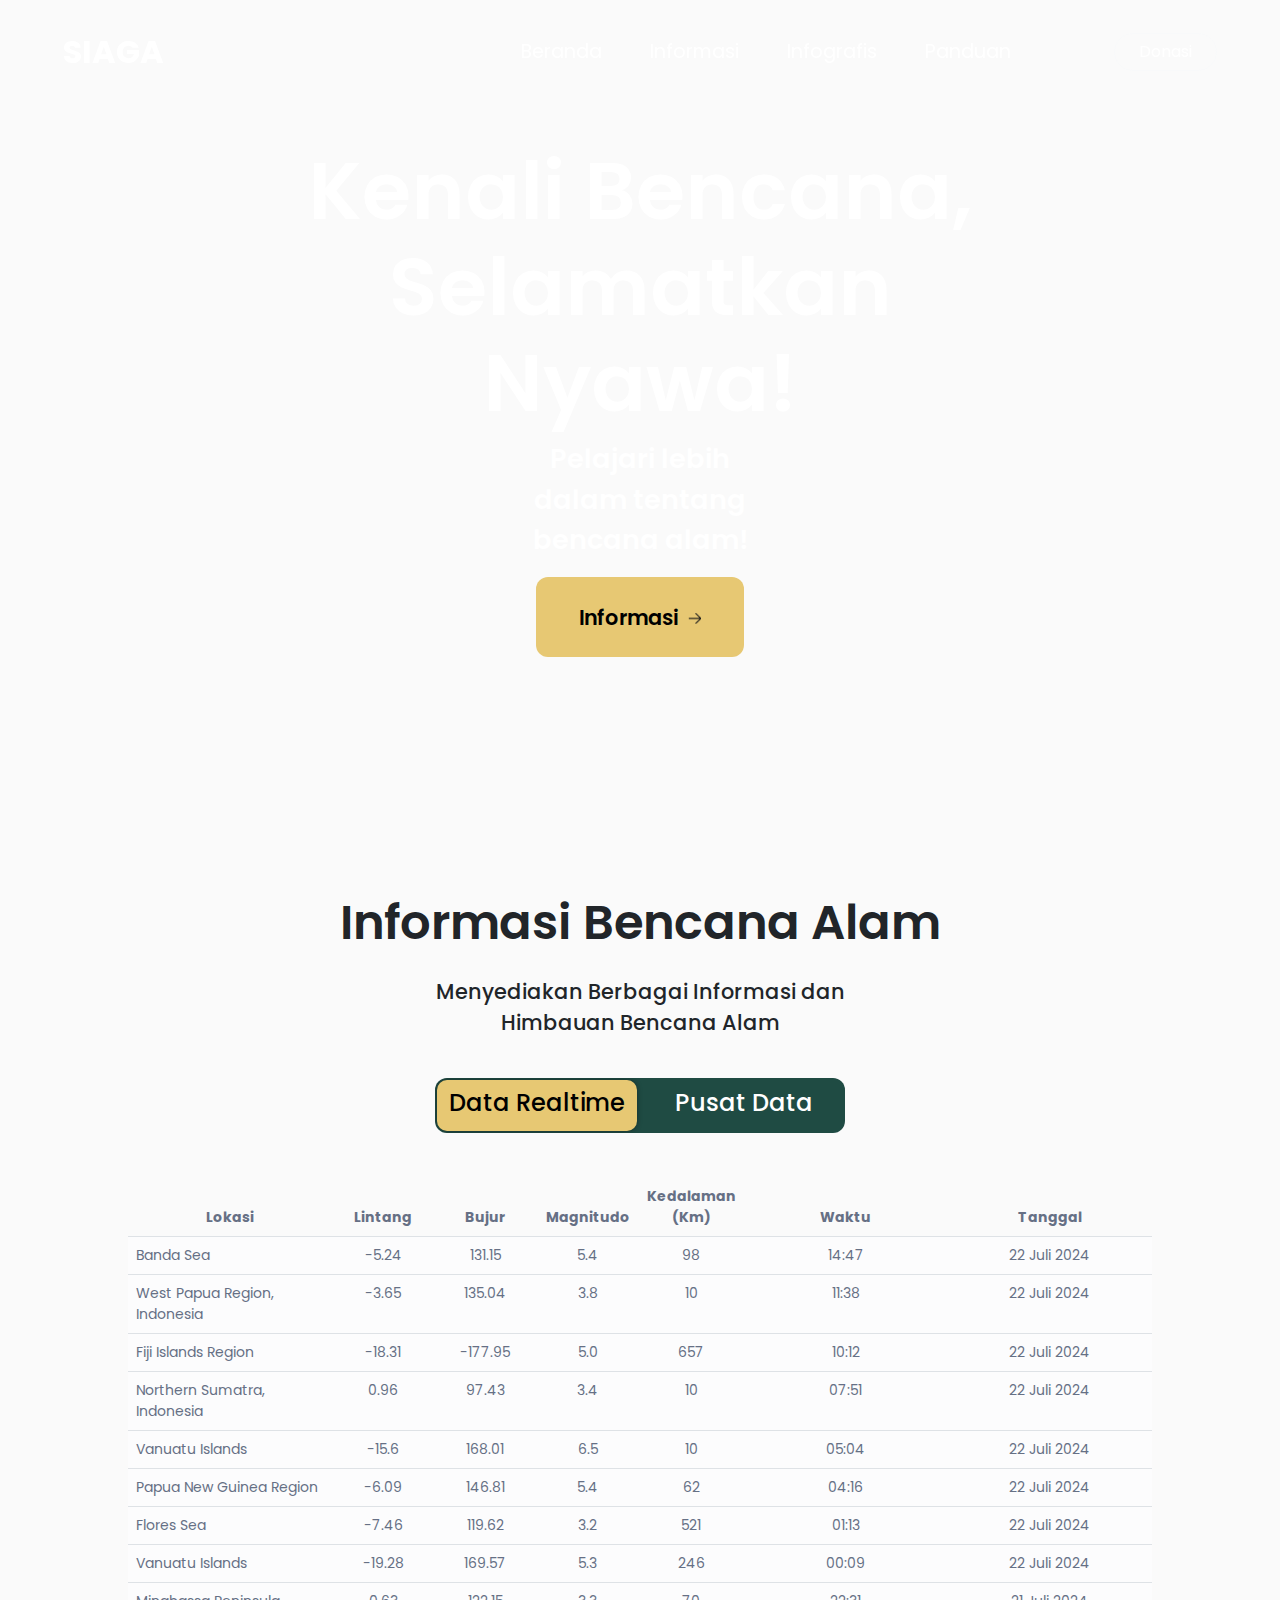
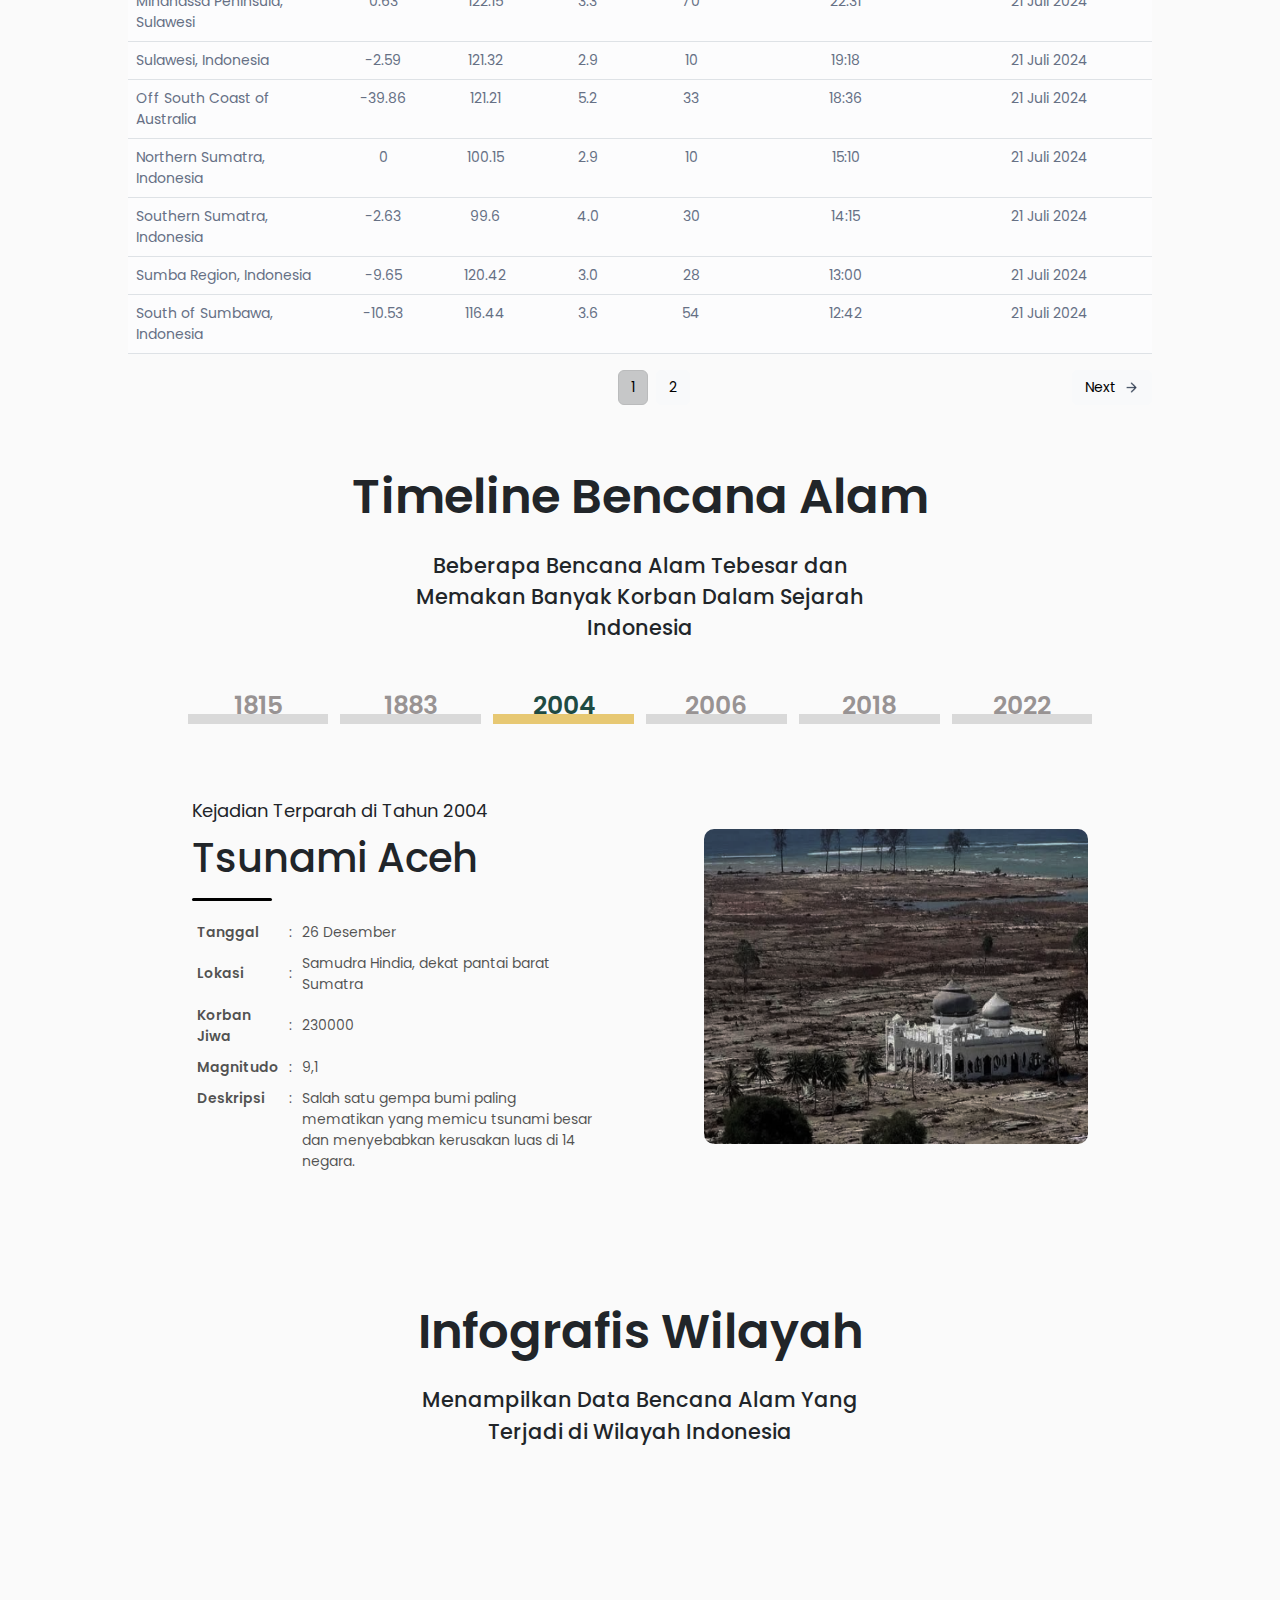
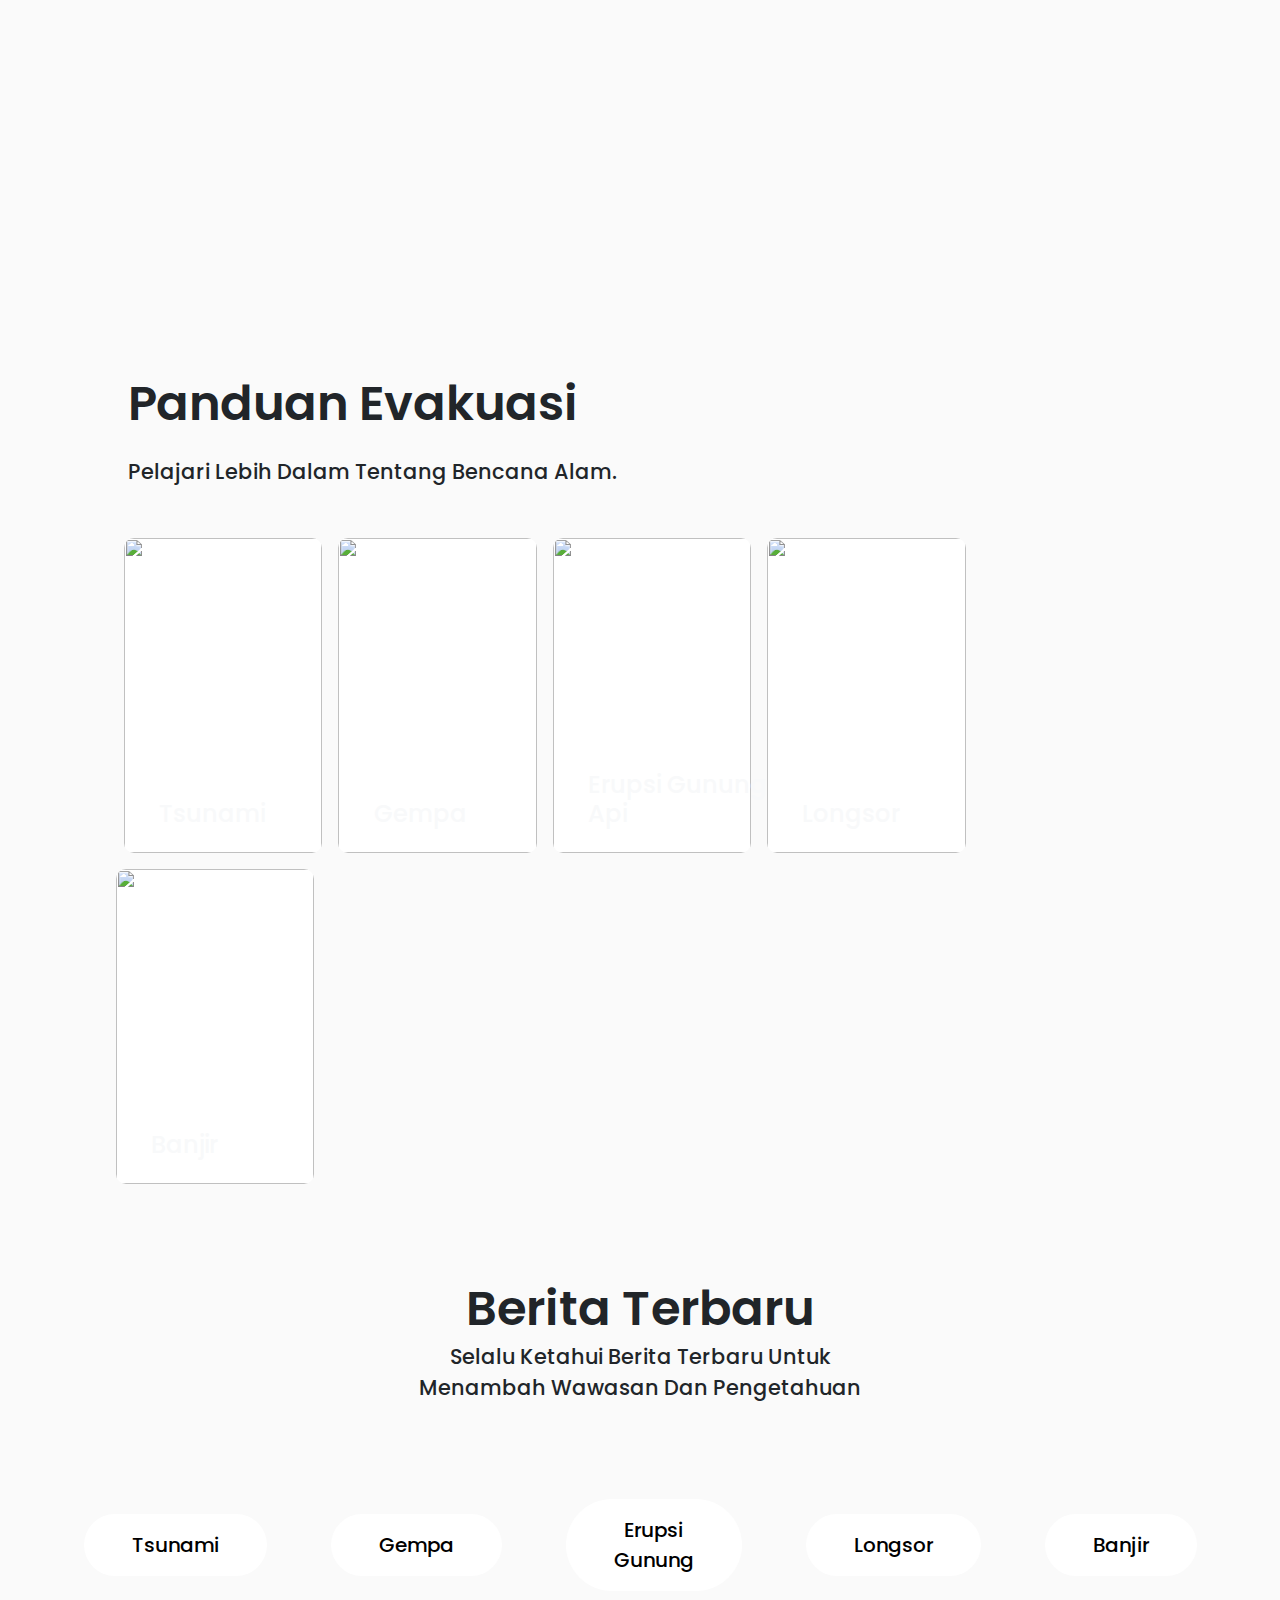
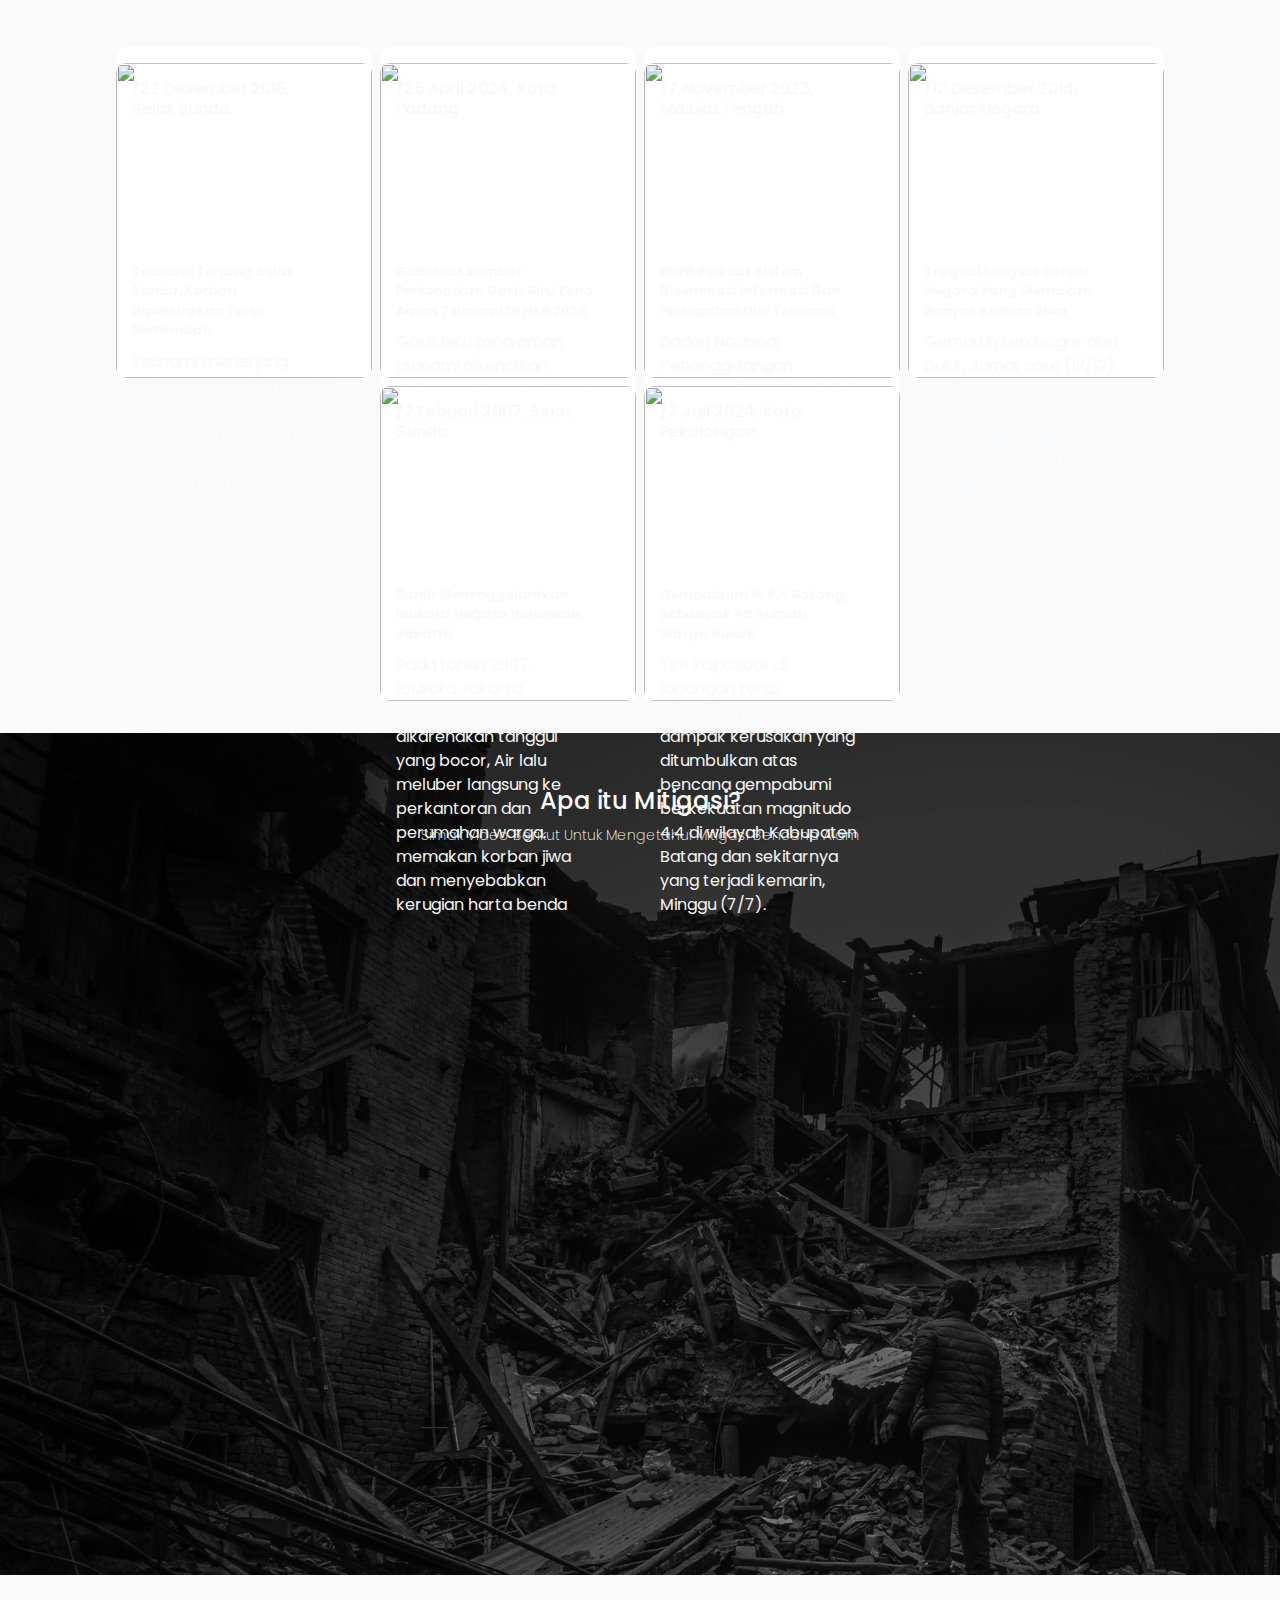
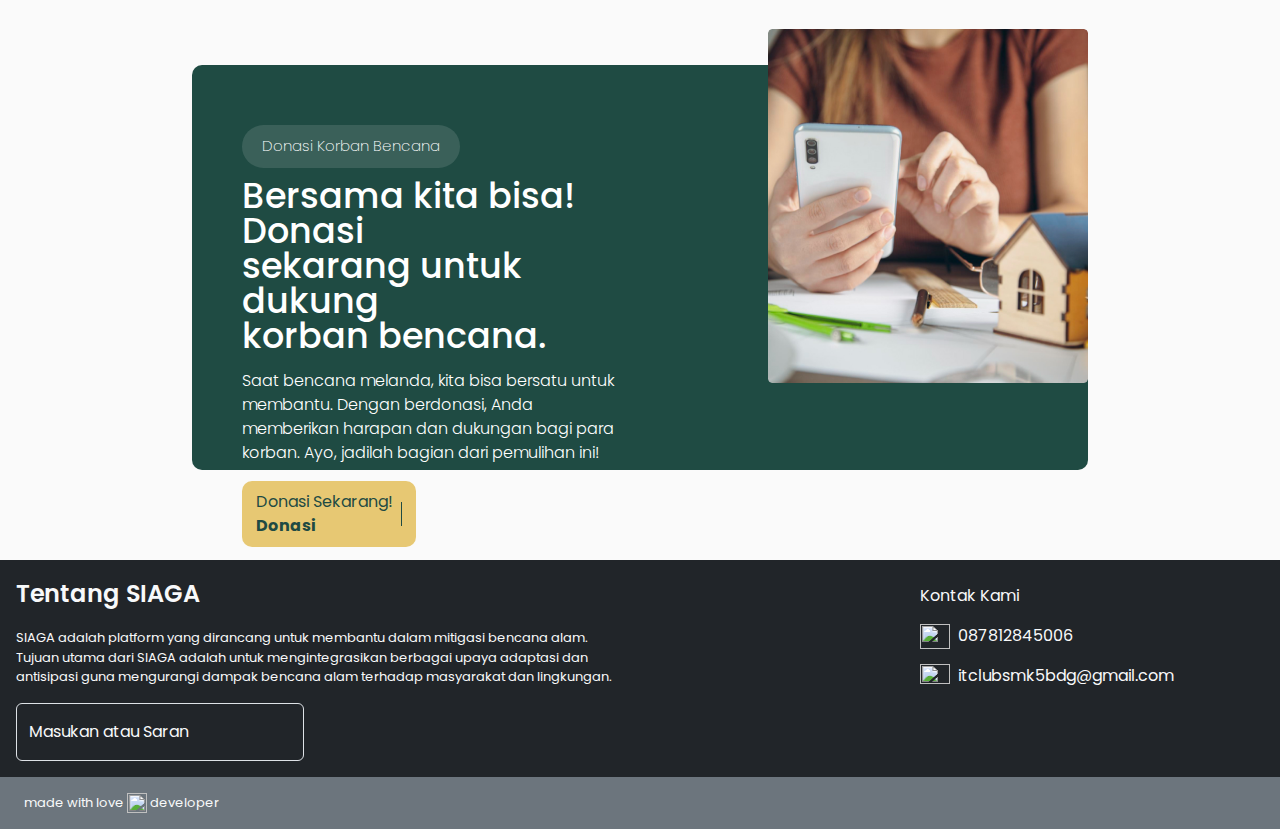
==== commit 2f4957ed: "commit" ====
--- a/index.html
+++ b/index.html
@@ -43,7 +43,7 @@
   <header id="Header">
     <nav class="navbar navbar-expand-lg fixed-top bg-transparent">
       <div class="container-fluid ">
-        <a class="text-white logo-siaga" href="#">SIAGA</a>
+        <a class="text-white logo-siaga" href="index.html">SIAGA</a>
         <button class="navbar-toggler" type="button" data-bs-toggle="collapse" data-bs-target="#navbarScroll"
           aria-controls="navbarScroll" aria-expanded="false" aria-label="Toggle navigation">
           <span class="navbar-toggler-icon"></span>
@@ -51,23 +51,23 @@
         <div class="collapse navbar-collapse" id="navbarScroll">
           <ul class="navbar-nav me-auto my-2 my-lg-0 navbar-nav-scroll" style="--bs-scroll-height: 100px;">
             <li class="nav-item">
-              <a class="nav-link text-white" aria-current="page" href="#">Beranda</a>
+              <a class="nav-link text-white" aria-current="page" href="index.html">Beranda</a>
             </li>
             <li class="nav-item">
               <a class="nav-link text-white" aria-current="page" href="#Informasi">Informasi</a>
             </li>
             <li class="nav-item">
-              <a class="nav-link text-white" aria-current="page" href="#">Panduan Evakuasi</a>
+              <a class="nav-link text-white" aria-current="page" href="#Infografis">Infografis</a>
             </li>
             <li class="nav-item">
-              <a class="nav-link text-white" aria-current="page" href="#">Berita</a>
+              <a class="nav-link text-white" aria-current="page" href="#Panduan">Panduan</a>
             </li>
             <li class="nav-item">
               <a class="nav-link text-white" aria-current="page" href="#"></a>
             </li>
           </ul>
-          <form class="d-flex" role="search">
-            <a href="#"></a><button class="btn btn-outline-light rounded-pill px-4">Donasi</button></a>
+          <form class="d-flex">
+            <button class="btn btn-outline-light rounded-pill px-4"><a href="page/donasi.html" style="text-decoration: none; color: #FFFFFF;">Donasi</a></button>
           </form>
         </div>
       </div>
@@ -268,8 +268,22 @@
   </section>
   <!-- End Timeline -->
 
+  <!-- Map -->
+  <section class="infografis" id="Infografis" style="border-radius: 10px;">
+    <div class="main">
+      <h1 class="judul">Infografis Wilayah</h1>
+      <div class="d-flex justify-content-center">
+        <p class="deskripsi mt-3">Menampilkan Data Bencana Alam Yang Terjadi di Wilayah Indonesia</p>
+      </div>
+      <div class="d-flex justify-content-center">
+        <iframe src="page/map.html" frameborder="0" style="width: 90vw; height: 40vw;"></iframe>
+      </div>
+    </div>
+  </section>
+  <!-- End Map -->
+
   <!-- panduan evakuasi -->
-  <section class="card-pevakuasi my-5 d-flex justify-content-center panduan-evakuasi">
+  <section class="card-evakuasi d-flex justify-content-center panduan-evakuasi">
     <div class="container-ryn d-flex justify-content-center">
       <div class="row gap-3">
         <div class="main">
@@ -408,13 +422,13 @@
   <!-- end  panduan evakuasi   -->
 
   <!-- berita -->
-  <section class="card-berita my-5 mb-5">
+  <section class="card-berita my-5 mb-5 pt-5">
     <div class="container">
       <div class="row justify-content-center">
         <div class="main">
           <h1 class="text-center fw-600 mb-1 judul">Berita Terbaru</h1>
           <div class="d-flex justify-content-center">
-            <p class="text-center mb-4 deskripsi">
+            <p class="text-center deskripsi">
               Selalu Ketahui Berita Terbaru Untuk Menambah Wawasan Dan Pengetahuan
             </p>
           </div>
@@ -564,7 +578,7 @@
   <!-- youtube end -->
 
   <!-- Donasi start -->
-  <section class="donasi donasi-lp d-flex">
+  <section class="donasi donasi-lp d-flex justify-content-between">
     <div class="donasi-text">
       <div class="donasi-highlight">
         <p class="donasi-text-highlight">Donasi Korban Bencana</p>
@@ -590,7 +604,7 @@
   <!-- Donasi end -->
 
   <!-- Footer Start -->
-  <section class="footer d-flex container-xxl bg-dark text-light ">
+  <section class="footer d-flex bg-dark text-light ">
     <div class="footer-kiri p-3">
       <p class="footer-kiri-title fs-4">Tentang SIAGA</p>
       <p class="footer-kiri-sub">SIAGA adalah platform yang dirancang untuk membantu dalam mitigasi bencana alam. Tujuan
--- a/assets/CSS/ryn-style.css
+++ b/assets/CSS/ryn-style.css
@@ -30,6 +30,9 @@
     margin-right: 2rem;
 }
 #Informasi {
+    padding-top: 14vh;
+}
+#Infografis {
     padding-top: 14vh;
 }
 #Header .beranda{
--- a/assets/CSS/rafli.css
+++ b/assets/CSS/rafli.css
@@ -47,16 +47,16 @@
 /* Donasi start */
 .donasi{
     background-color: #1F4B43;
-    border-radius: 15px;
-    width: 60rem;
-    height: 25rem;
+    border-radius: 10px;
+    width: 70vw !important;
+    height: 45vh;
     margin: 0 auto;
     margin-top: 7rem;
     margin-bottom: 6rem;
 }
 .donasi-lp{
-    margin-top: 7rem !important;
-    margin-bottom: 6rem !important; 
+    margin-top: 10vh !important;
+    margin-bottom: 10vh !important; 
 }
 .donasi-text{
     padding: 50px;
@@ -70,24 +70,24 @@
 }
 .donasi-text-highlight{
     padding: 10px;
-    font-size: 12px;
+    font-size: 15px;
     font-weight: 200;
     margin: 10px;
 }
 .donasi-text-title{
     font-weight: 500;
-    font-size: 24px;
-    line-height: 25px;
+    font-size: 35px;
+    line-height: 35px;
 }
 .donasi-text-deskripsi{
     font-weight: 300;
-    font-size: 12px;
+    font-size: 16px;
     width: 110%;
 }
 .donasi button{
     background-color: #E7C873;
     border: none;
-    border-radius: 12px;
+    border-radius: 10px;
     text-align: left;
 }
 .donasi button a{
@@ -95,6 +95,7 @@
     color: #1F4B43;
 }
 .donasi-button p{
+    font-size: 16px;
     margin: auto;
 }
 .donasi-button-icon{
@@ -103,16 +104,18 @@
     padding-left: 8px;
 }
 .donasi-image{
-    margin-left: 8rem;
-    margin-top: -20px;
+    margin-top: -4vh;
 }
 .donasi-image img{
-    width: 25rem;
+    width: 25vw;
 }
 
 /* Donasi end */
 
 /* Footer start */
+.footer {
+    margin: 0px;
+}
 .footer-kiri{
     width: 70%;
 }
--- a/assets/CSS/donasi.css
+++ b/assets/CSS/donasi.css
@@ -7,22 +7,33 @@
 body{
     background-color: #757575;
 }
+.nav-card {
+    height: 12vh;
+    background: rgb(0,0,0);
+    background: linear-gradient(180deg, rgba(0,0,0,0.4542191876750701) 0%, rgba(0,0,0,0) 100%);
+}
 
 /* donasi start */
 .donasi{
-    width: 80%;
+    width: 70%;
     margin: 0 auto;
     border-radius: 10px;
 }
 .donasi-tanggal{
-    margin-bottom: 12.5rem;
+    margin-bottom: 26rem;
+    font-size: 16px;
 }
 .donasi-carousel {
-    padding: 1rem;
+    padding: 0.5rem;
     background-color: #FFFFFF;
 }
+.carousel-judul {
+    font-size: 25px;
+    font-weight: 600;
+}
 .carousel-caption{
-    margin-left: -7rem;
+    margin-left: -13rem;
+    font-size: 20px;
 }
 .donasi-card{
     background-color: #FFFFFF;
@@ -56,18 +67,19 @@
     color: #1F4B43;
 }
 .donasi-list{
-    width: 60%;
+    width: 100%;
     background-color: #FFFFFF;
     margin: 0 auto;
     align-items: center;
     justify-content: center;
-    gap: 10px;
-    padding: 1rem;
-    border-radius: 15px;
+    gap: 5vw;
+    padding: 2rem;
+    border-radius: 10px;
+    font-size: 20px;
 }
 .donasi-list button{
-    border-radius: 15px;
-    padding: 1rem;
+    border-radius: 10px;
+    padding: 1rem 3rem;
     border: none;
     background-color: #FFFFFF;
 }
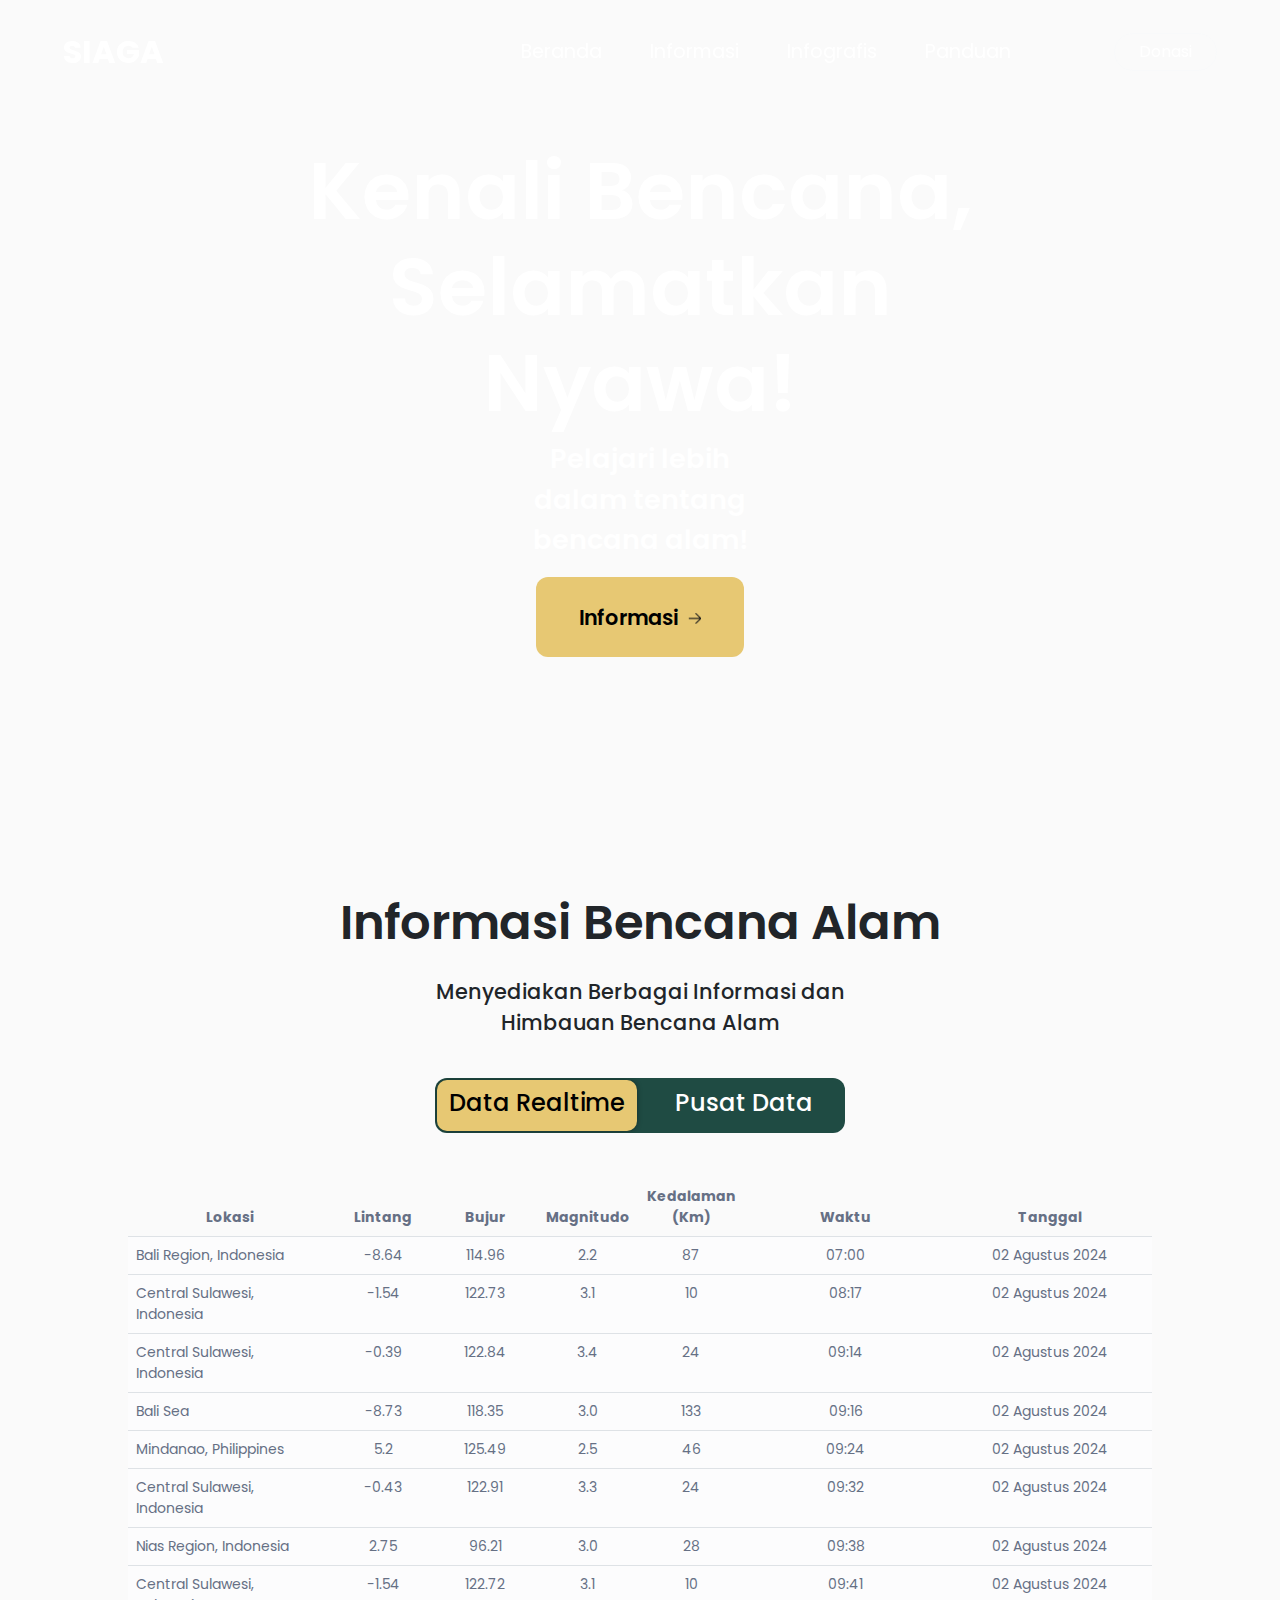
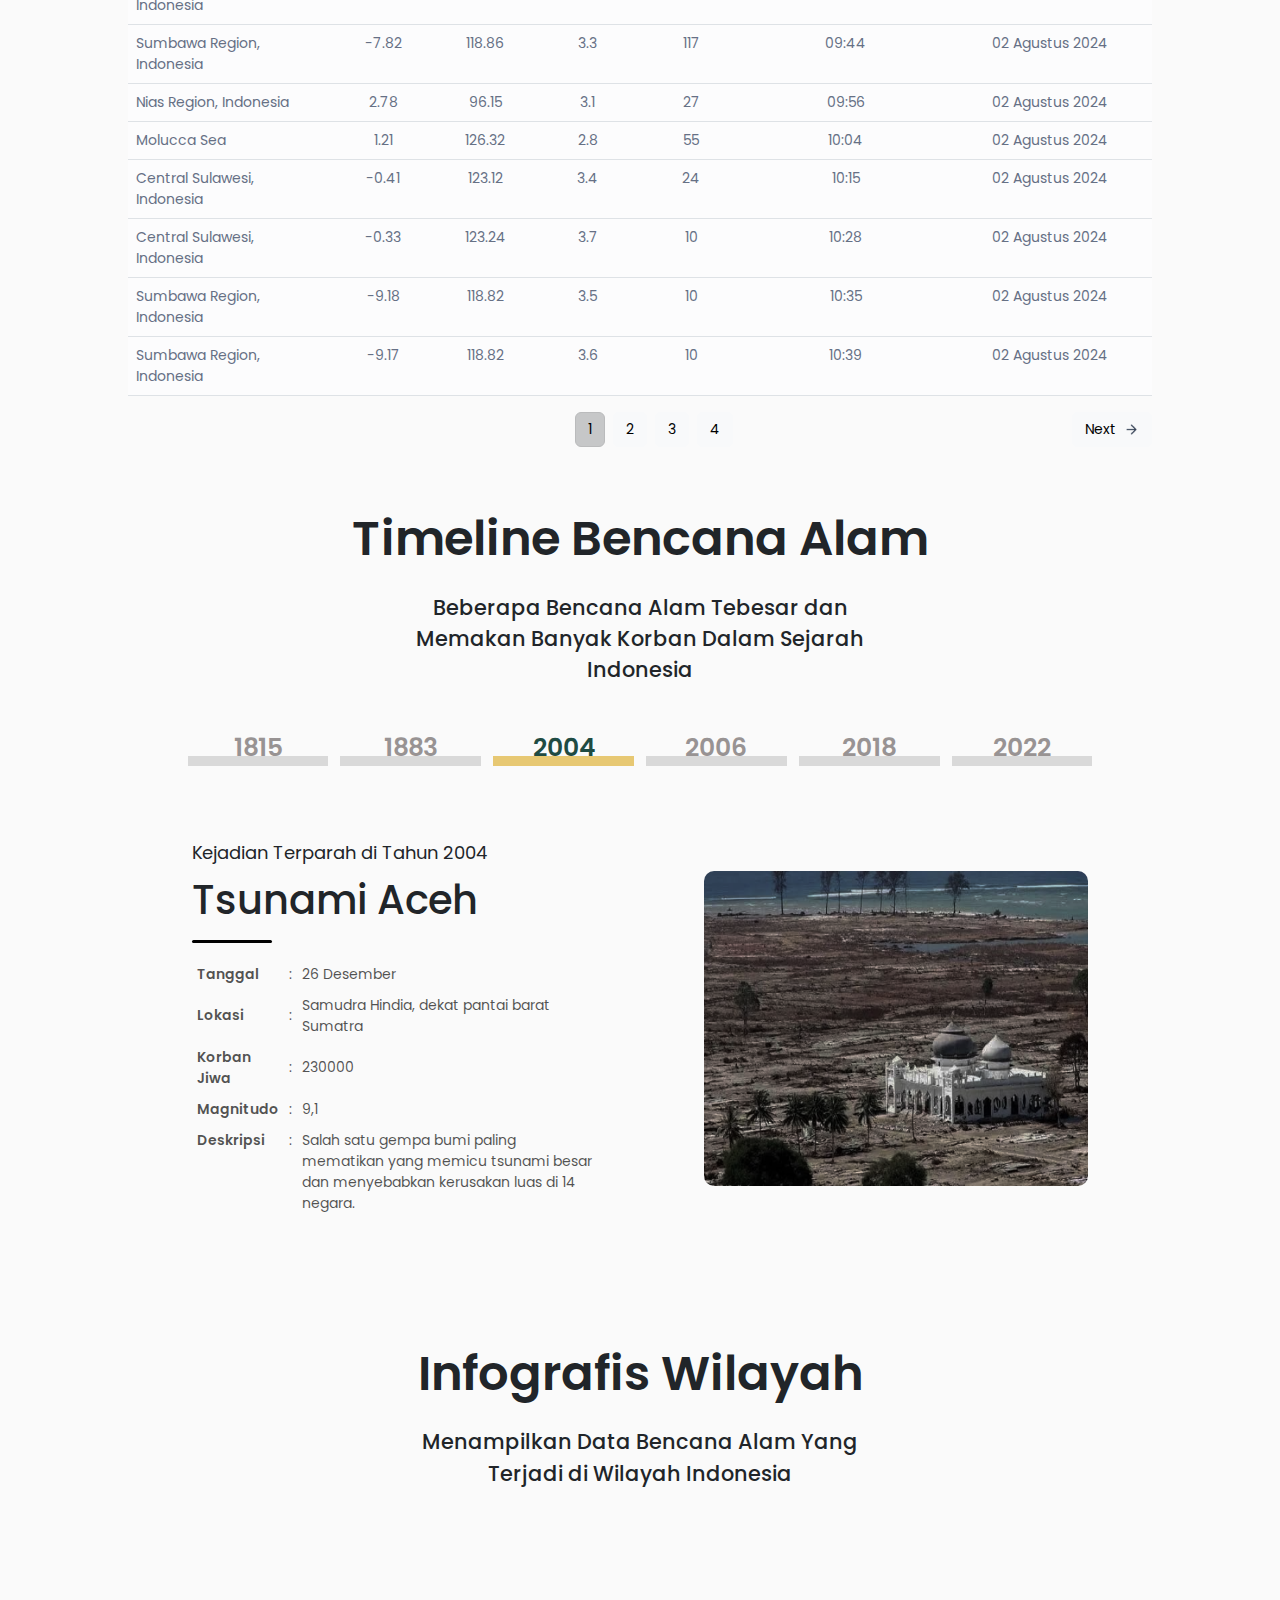
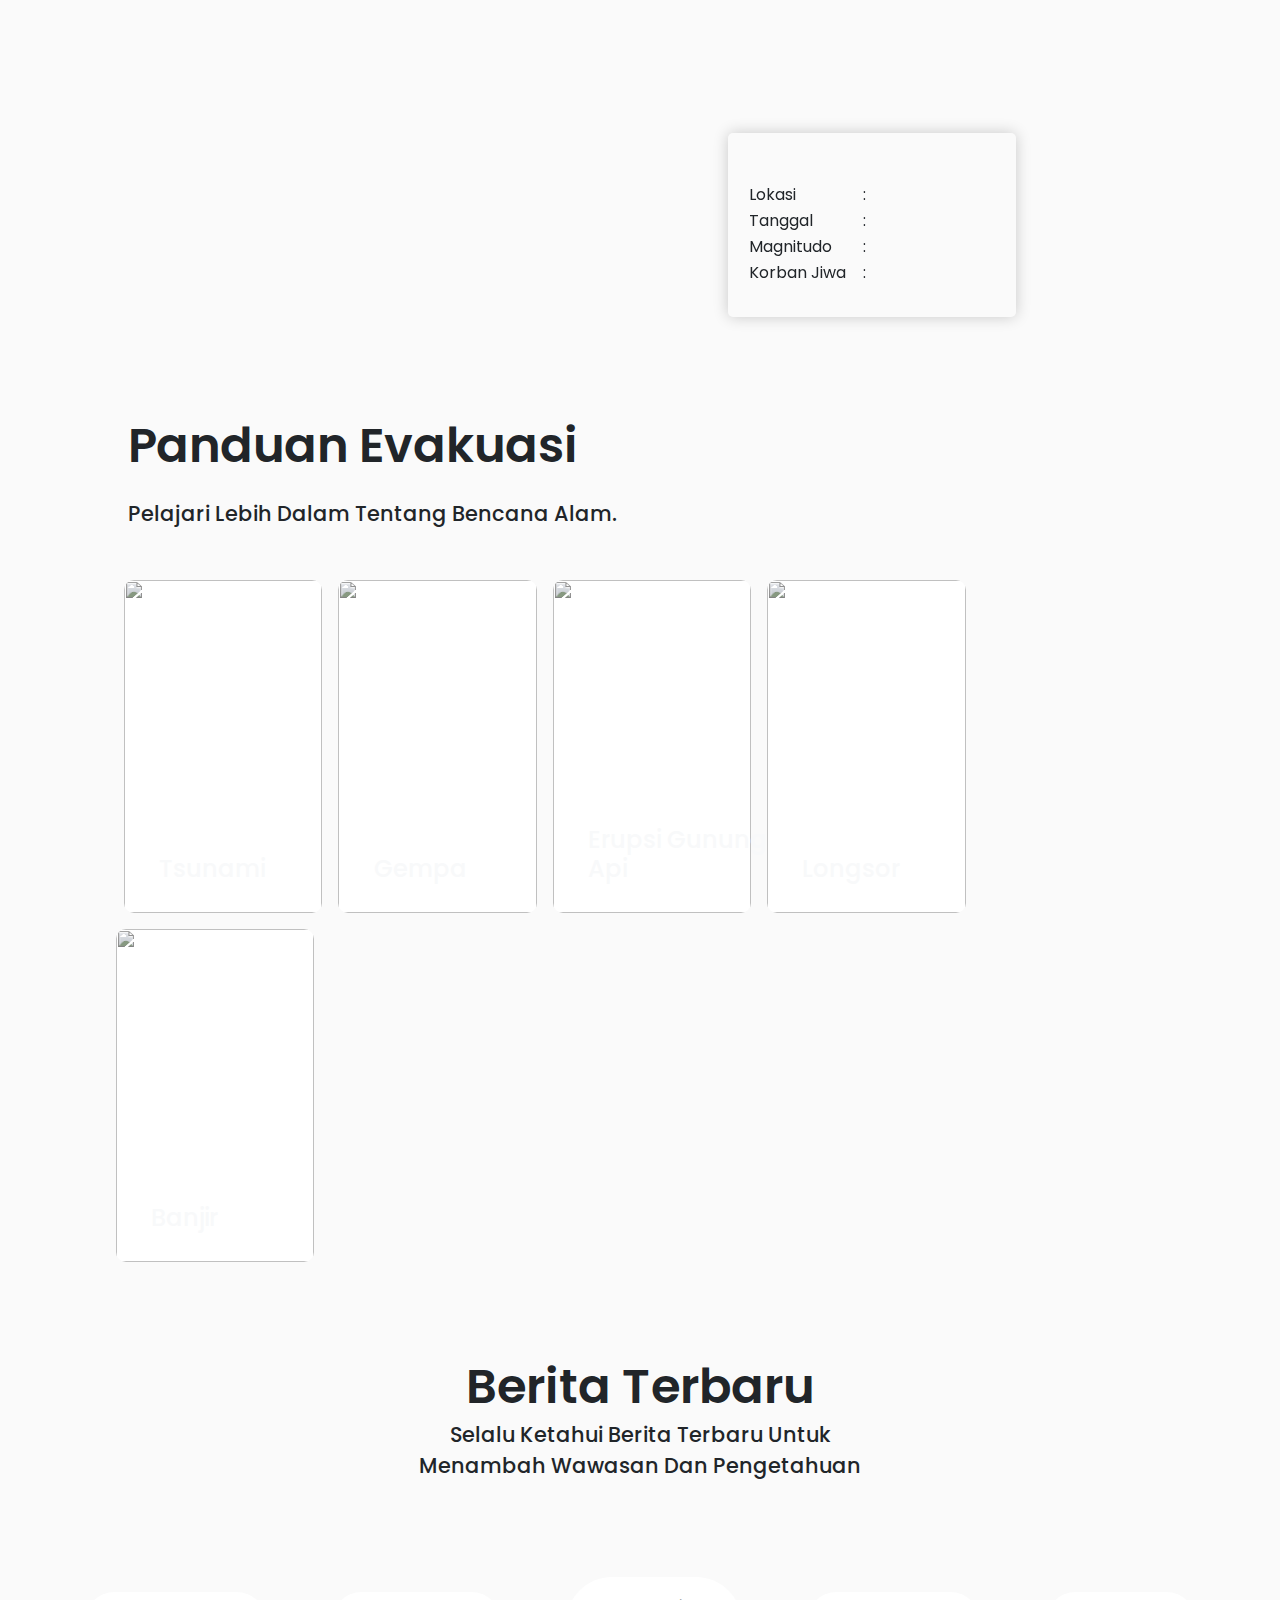
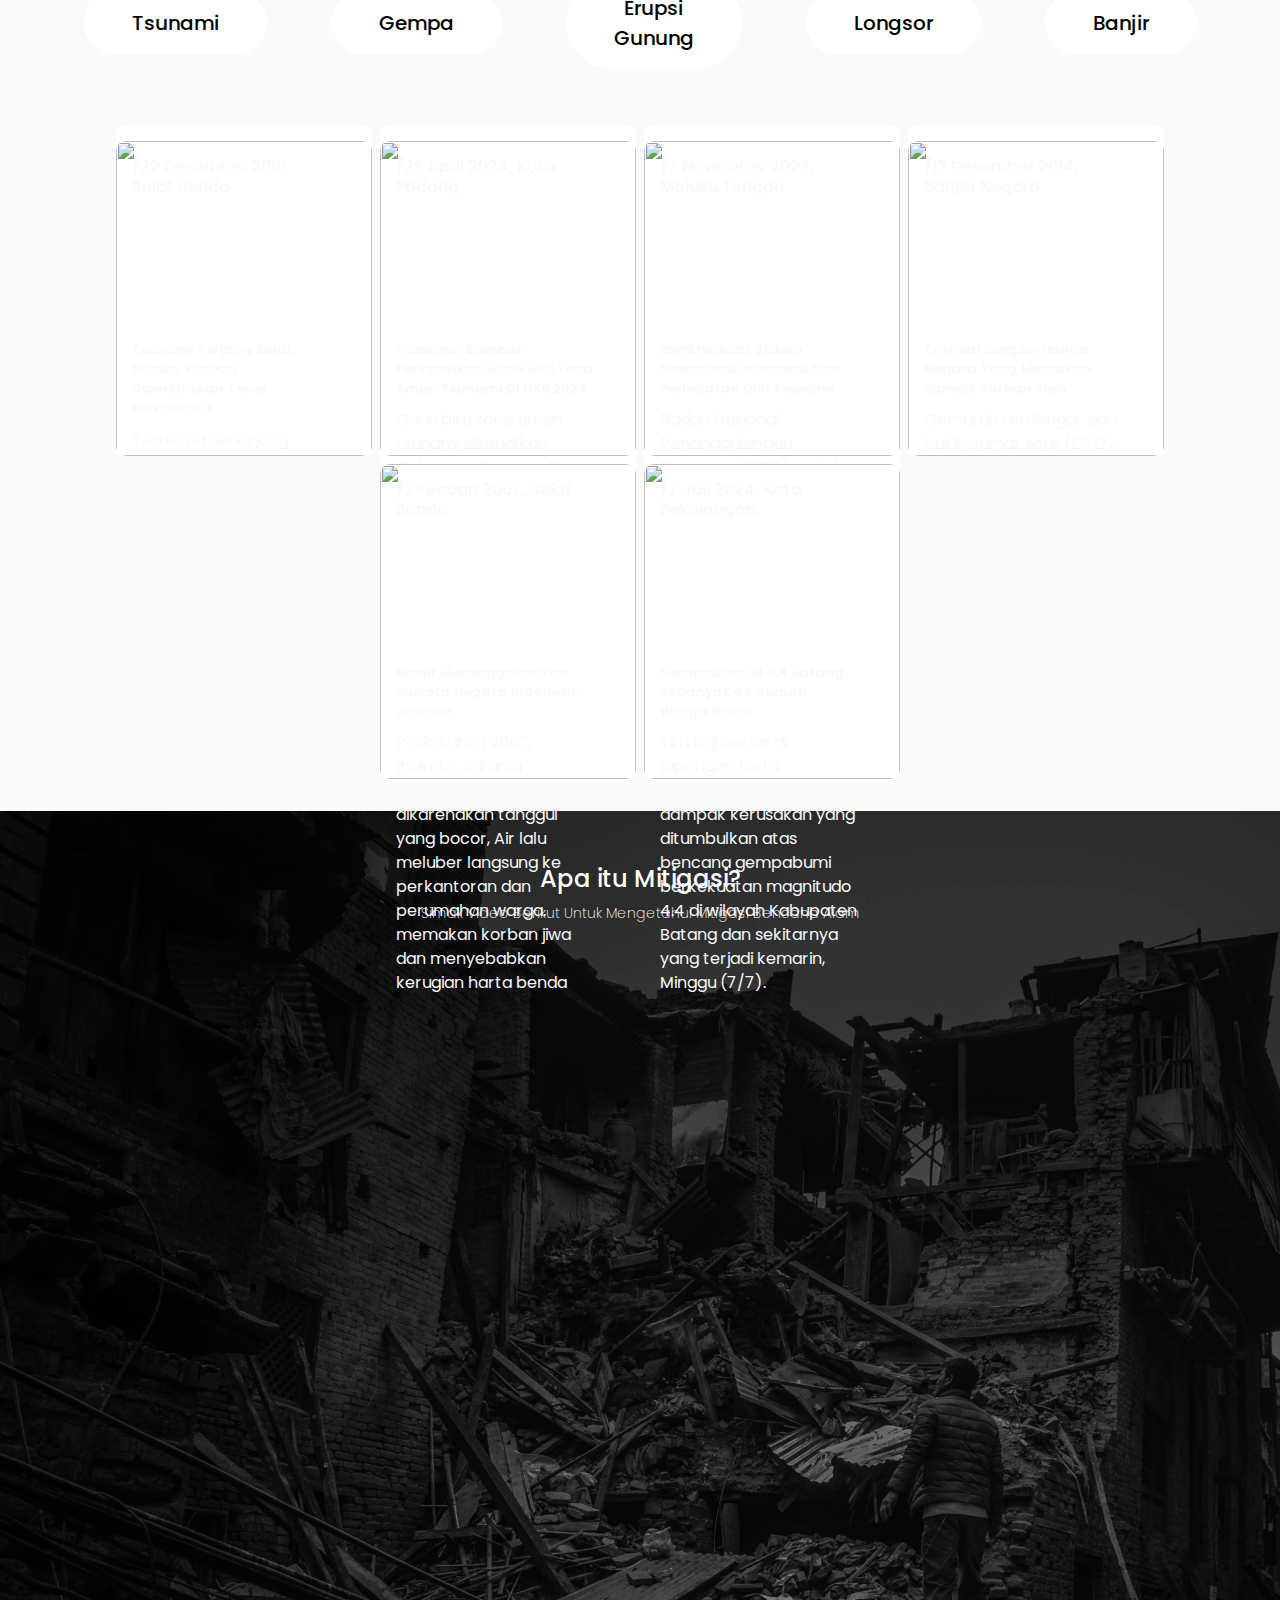
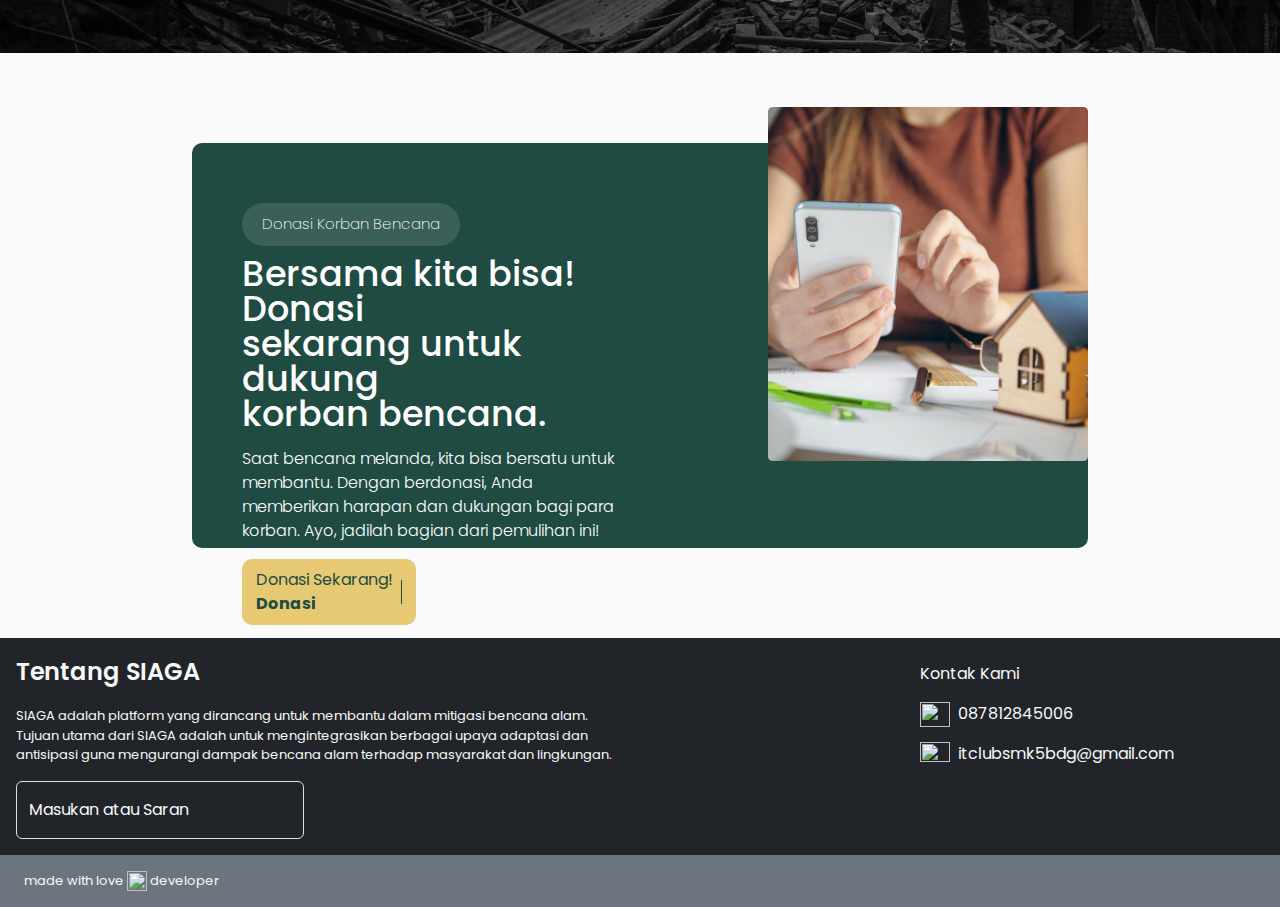
==== commit 7c50739f: "update" ====
--- a/index.html
+++ b/index.html
@@ -9,7 +9,8 @@
   <link
     href="https://fonts.googleapis.com/css2?family=Poppins:ital,wght@0,100;0,200;0,300;0,400;0,500;0,600;0,700;0,800;0,900;1,100;1,200;1,300;1,400;1,500;1,600;1,700;1,800;1,900&display=swap"
     rel="stylesheet">
-  <title>Document</title>
+  <title>SIAGA</title>
+  <link rel="icon" href="assets/Image/alert.png">
   <link rel="stylesheet" href="assets/CSS/ryn-style.css">
   <link rel="stylesheet" href="assets/CSS/rafli.css">
   <link rel="stylesheet" href="assets/CSS/jnar.css">
@@ -269,13 +270,13 @@
   <!-- End Timeline -->
 
   <!-- Map -->
-  <section class="infografis" id="Infografis" style="border-radius: 10px;">
-    <div class="main">
+  <section class="infografis bg-transparent" id="Infografis" style="border-radius: 10px;">
+    <div class="main bg-transparent">
       <h1 class="judul">Infografis Wilayah</h1>
       <div class="d-flex justify-content-center">
         <p class="deskripsi mt-3">Menampilkan Data Bencana Alam Yang Terjadi di Wilayah Indonesia</p>
       </div>
-      <div class="d-flex justify-content-center">
+      <div class="d-flex justify-content-center bg-transparent">
         <iframe src="page/map.html" frameborder="0" style="width: 90vw; height: 40vw;"></iframe>
       </div>
     </div>
--- a/assets/CSS/jnar.css
+++ b/assets/CSS/jnar.css
@@ -54,6 +54,7 @@
   font-size: 1.5rem;
   text-align: left;
   margin-left: 1.5vw;
+  margin-bottom: 1vw;
 }
 .panimeg {
   height: 100%;
@@ -61,17 +62,19 @@
   object-fit: cover;
   object-position: center;
   border-radius: 10px !important;
+  filter: grayscale(80%);
+  transition: all 0.1s ease;
 }
 .panimeg:hover {
-  height: min-content;
   cursor: pointer;
+  filter: grayscale(0%);
 }
 .container-ryn {
   width: 80vw;
 }
 .card-ryn {
   width: 15.5vw;
-  height: 35vh !important;
+  height: 37vh !important;
   border-radius: 10px !important;
   border: none !important;
 }
@@ -83,10 +86,11 @@
 }
 .card-body-ryn {
   border-radius: 100px !important;
+  transition: all 0.1s ease;
 }
 .card-body-ryn:hover {
   cursor: pointer;
-  transform: scale(0.98);
+  transform: scale(1.02);
 }
 .panduan-evakuasi .main {
   margin-bottom: 2vh;
--- a/assets/CSS/donasi.css
+++ b/assets/CSS/donasi.css
@@ -10,7 +10,7 @@
 .nav-card {
     height: 12vh;
     background: rgb(0,0,0);
-    background: linear-gradient(180deg, rgba(0,0,0,0.4542191876750701) 0%, rgba(0,0,0,0) 100%);
+    background: linear-gradient(180deg, rgba(0,0,0,0.7483368347338936) 0%, rgba(0,0,0,0) 100%);
 }
 
 /* donasi start */
